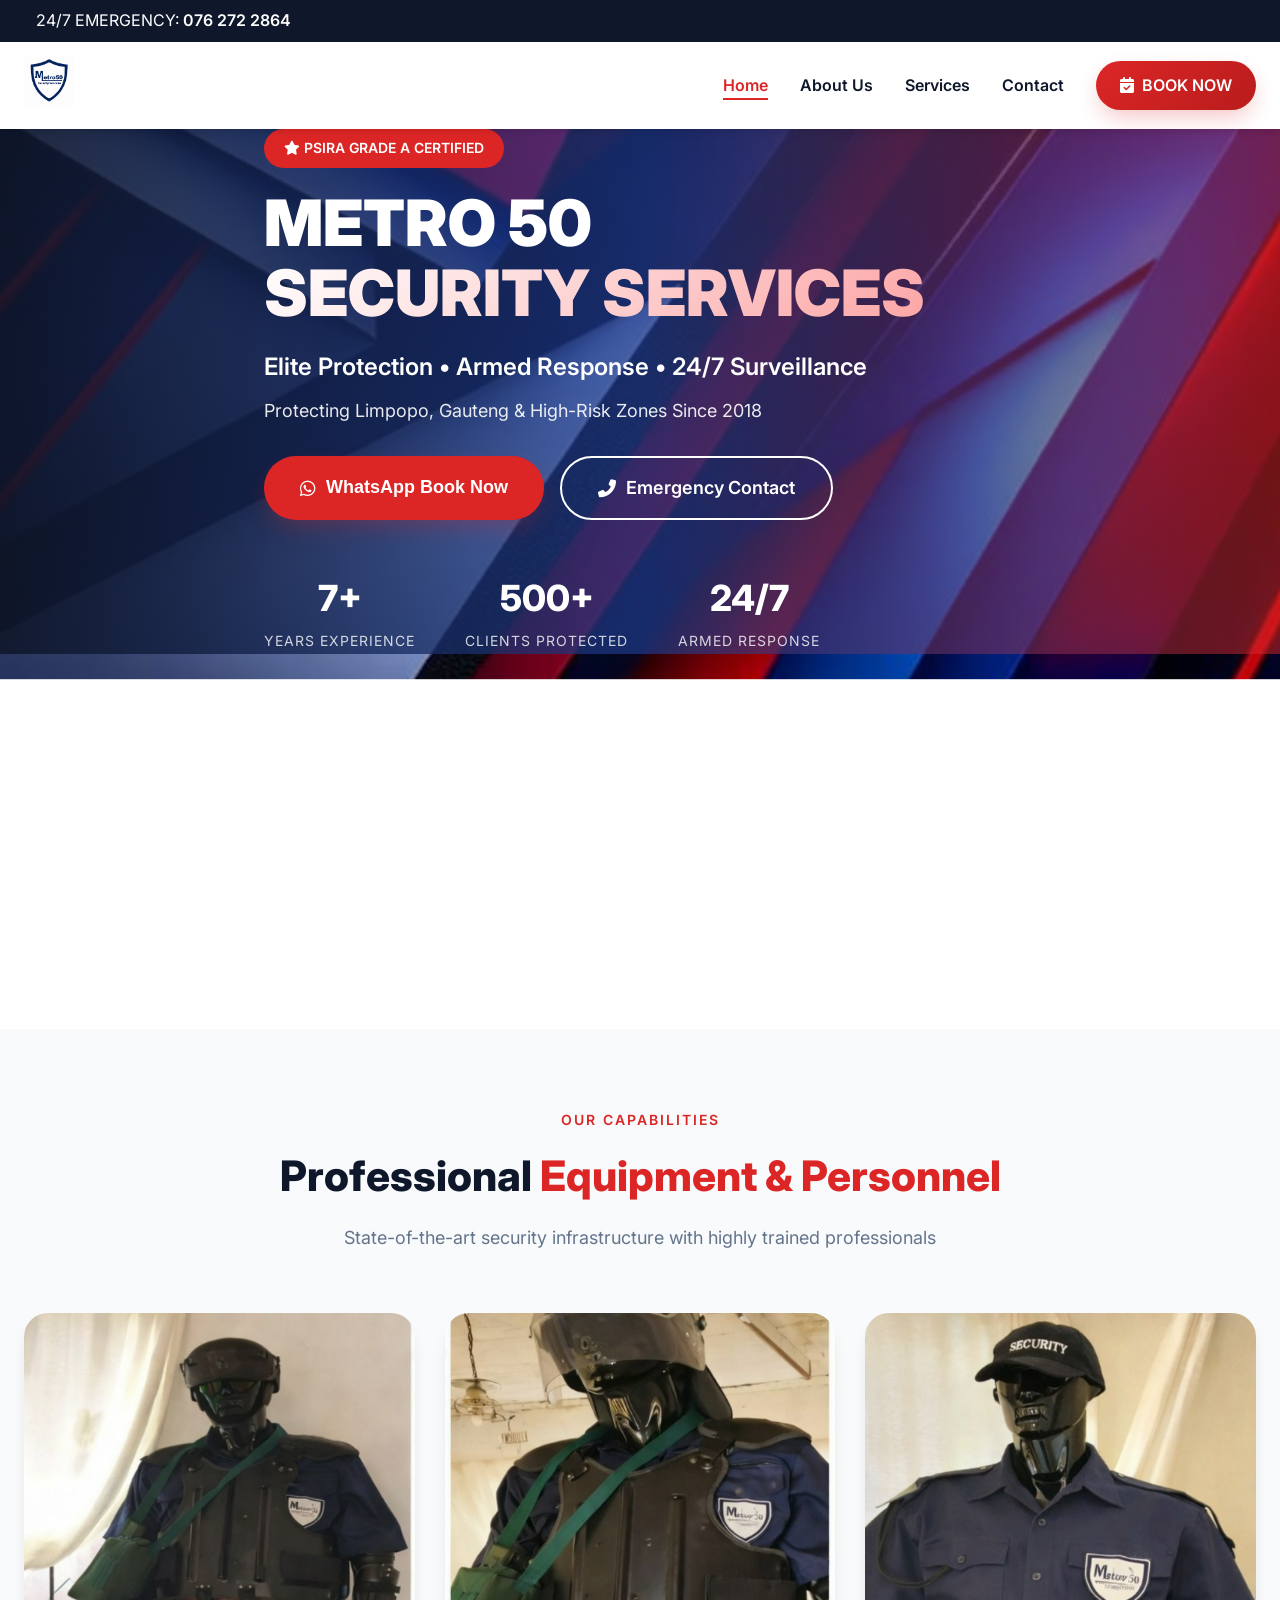
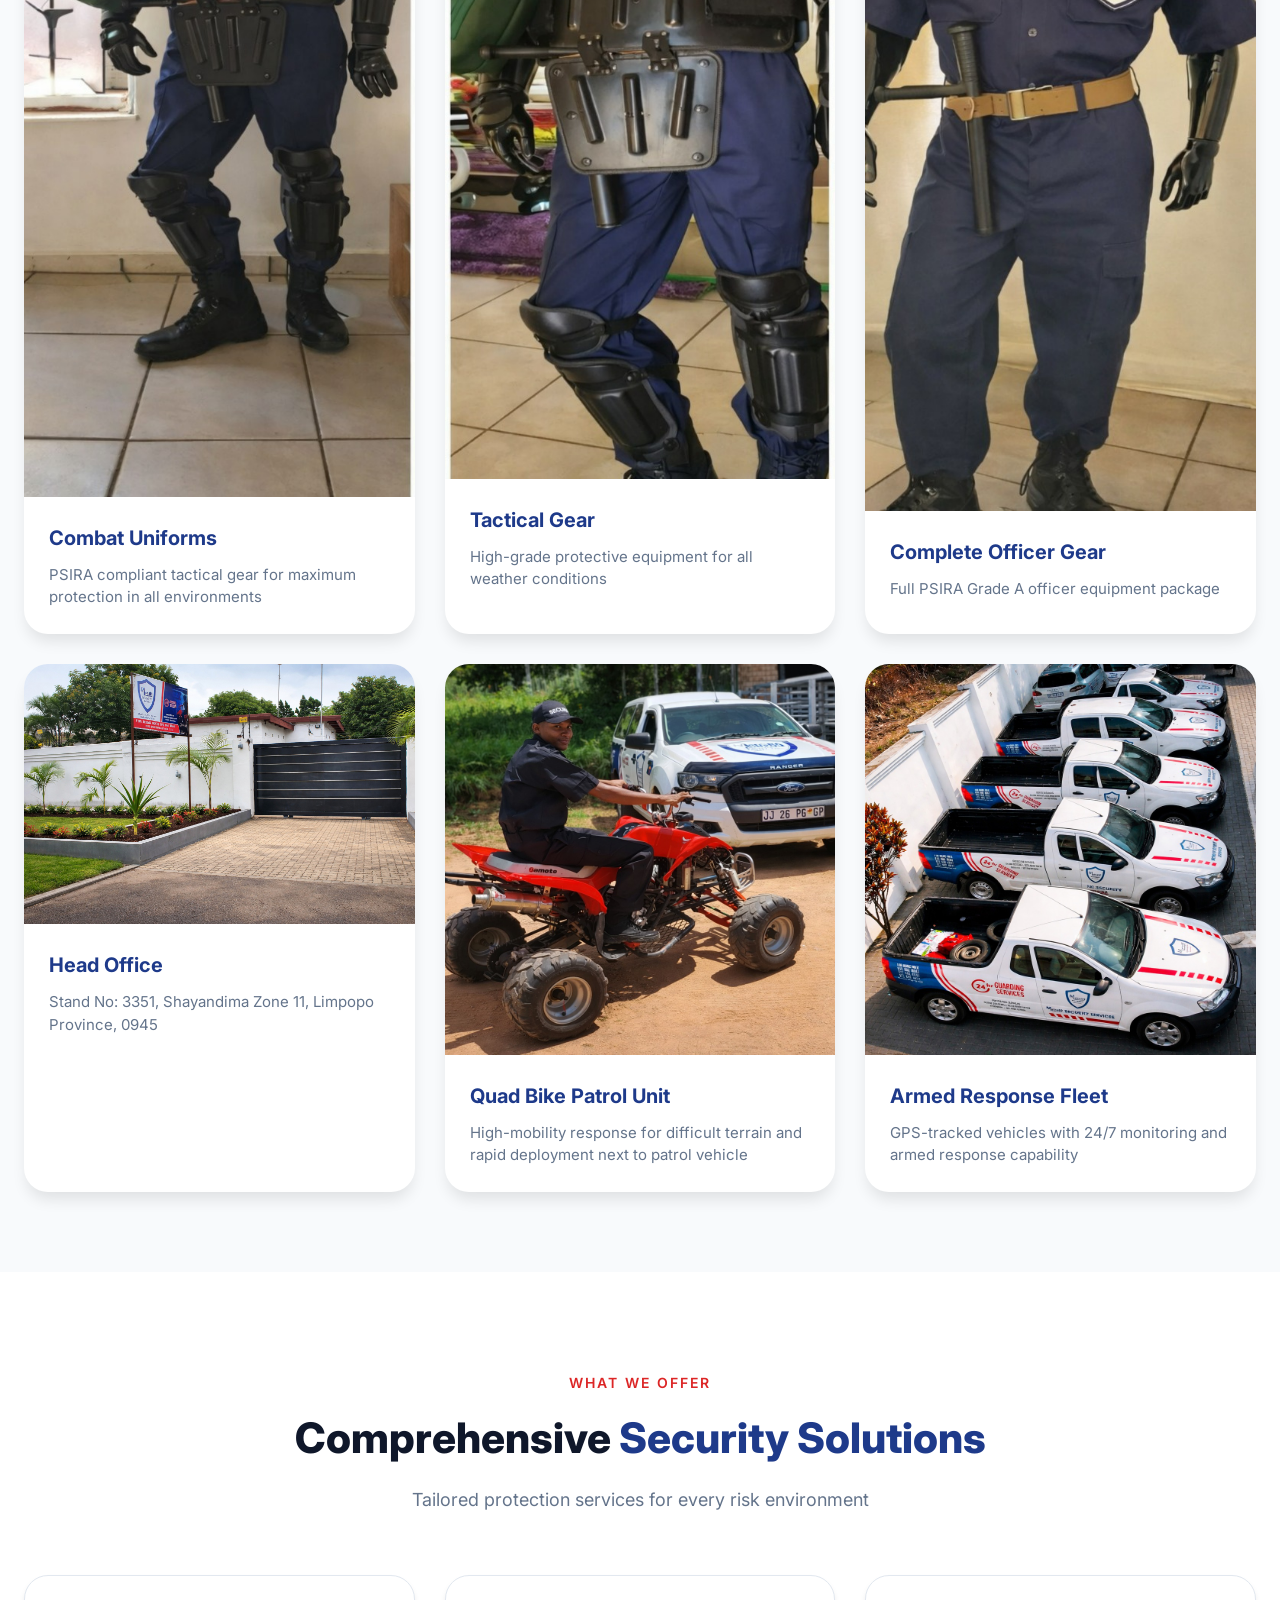
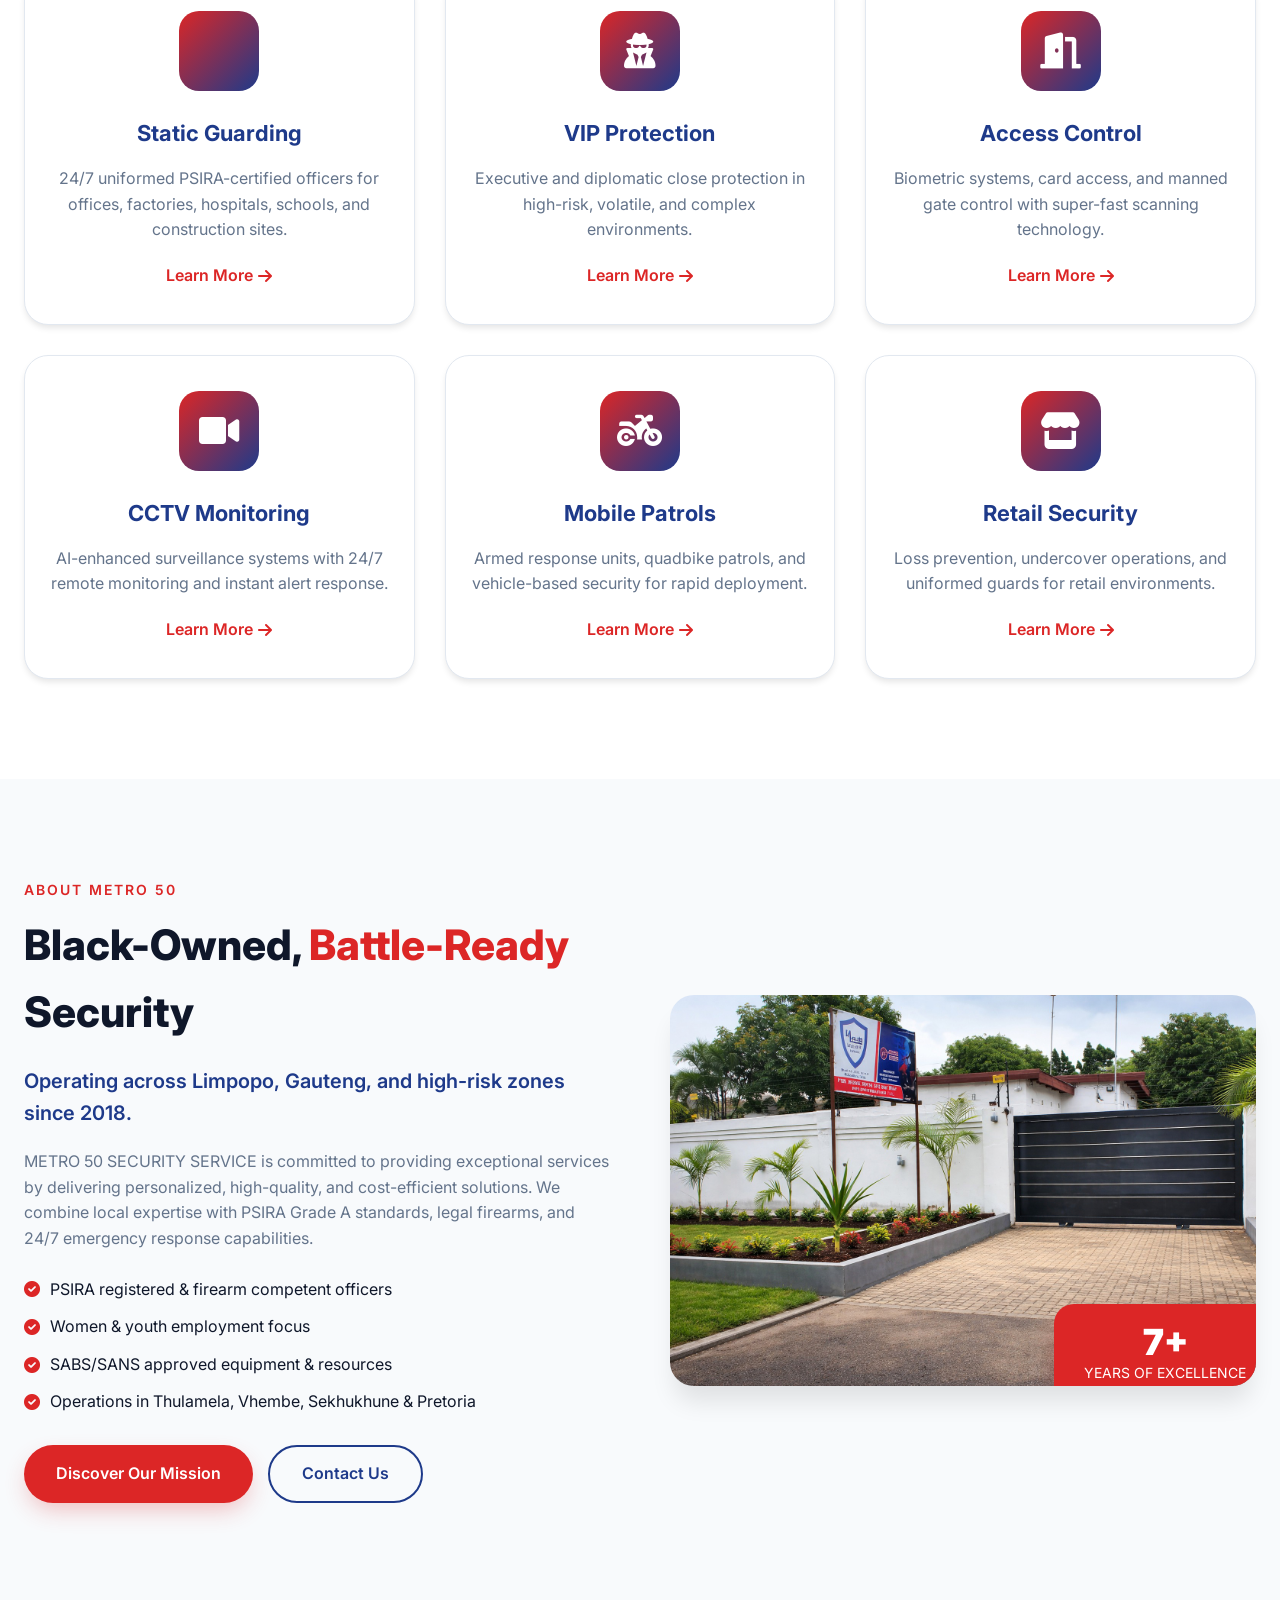
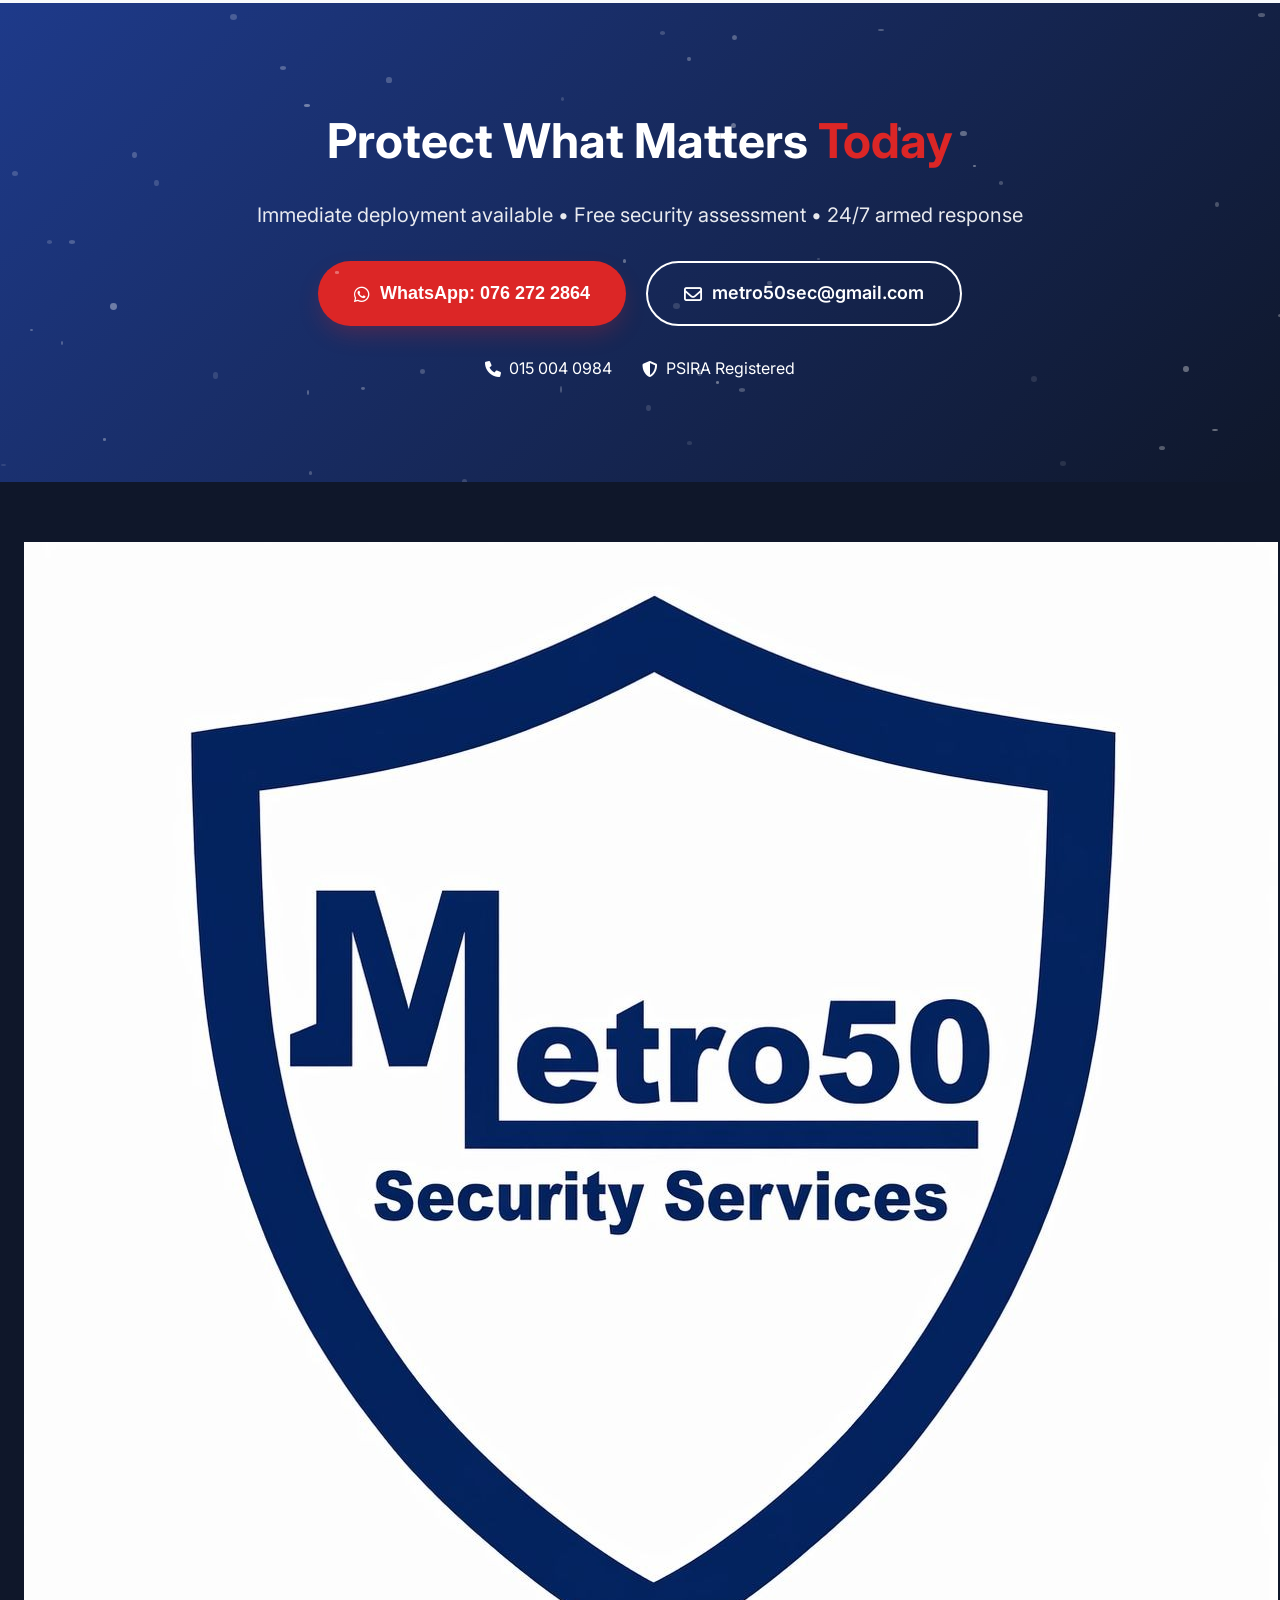
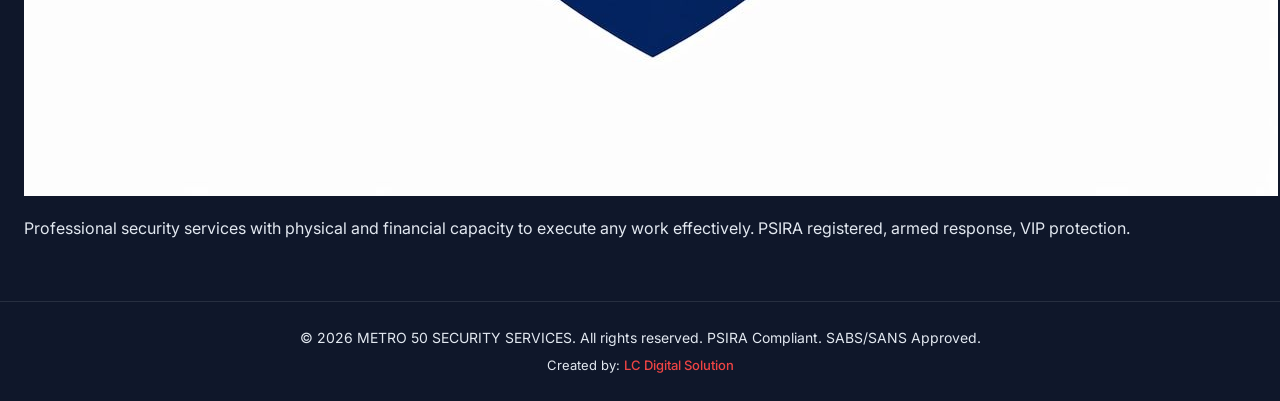
==== index.html @ d0025142 "Add files via upload" ====
<!DOCTYPE html>
<html lang="en">
<head>
    <meta charset="UTF-8">
    <meta name="viewport" content="width=device-width, initial-scale=1.0, maximum-scale=1.0, user-scalable=yes">
    <meta name="description" content="METRO 50 SECURITY SERVICES - Premium protection, VIP security, armed response, and comprehensive security solutions across South Africa.">
    <title>METRO 50 SECURITY | Elite Protection Services</title>
    
    <!-- Fonts & Icons -->
    <link rel="preconnect" href="https://fonts.googleapis.com">
    <link rel="preconnect" href="https://fonts.gstatic.com" crossorigin>
    <link href="https://fonts.googleapis.com/css2?family=Inter:wght@300;400;500;600;700;800;900&display=swap" rel="stylesheet">
    <link rel="stylesheet" href="https://cdnjs.cloudflare.com/ajax/libs/font-awesome/6.0.0-beta3/css/all.min.css">
    <link rel="stylesheet" href="https://cdnjs.cloudflare.com/ajax/libs/aos/2.3.4/aos.css">
    
    <!-- Custom CSS -->
    <link rel="stylesheet" href="css/style.css">
</head>
<body>

<!-- ==================== PRELOADER / LOADING SCREEN ==================== -->
<div class="preloader" id="preloader">
    <div class="preloader-content">
        <div class="shield-loader">
            <div class="shield-icon">
                <i class="fas fa-shield-alt"></i>
            </div>
            <div class="shield-pulse"></div>
        </div>
        <div class="logo-loader">
            <img src="assets/images/logo.png" alt="METRO 50" class="loader-logo-img" onerror="this.style.display='none'; this.nextElementSibling.style.display='block';">
            <div class="loader-logo-text" style="display: none;">METRO 50</div>
        </div>
        <div class="progress-bar-container">
            <div class="progress-bar" id="progressBar"></div>
        </div>
        <div class="loading-status">
            <span class="status-text">SECURING CONNECTION</span>
            <span class="percentage" id="loadPercent">0%</span>
        </div>
        <div class="security-badge">
            <span>PSIRA REGISTERED</span>
            <span class="dot">•</span>
            <span>ARMED RESPONSE</span>
            <span class="dot">•</span>
            <span>24/7 PROTECTION</span>
        </div>
    </div>
</div>

<!-- ==================== HEADER NAVIGATION ==================== -->
<header class="header" id="header">
    <div class="header-top">
        <div class="container">
            <div class="header-top-content">
                <div class="emergency-contact">
                    <i class="fas fa-shield-hal"></i>
                    <span>24/7 EMERGENCY: <a href="tel:0762722864">076 272 2864</a></span>
                </div>
            </div>
        </div>
    </div>
    <div class="header-main">
        <div class="container">
            <nav class="navbar">
                <div class="logo-wrapper">
                    <a href="index.html" class="logo-link">
                        <img src="assets/images/logo.png" alt="METRO 50 Security" class="logo-img" onerror="this.style.display='none'; this.nextElementSibling.style.display='flex';">
                        <div class="logo-text-fallback" style="display: none;">
                            <span class="logo-text-primary">METRO 50</span>
                            <span class="logo-text-secondary">SECURITY SERVICES</span>
                        </div>
                    </a>
                </div>
                
                <ul class="nav-menu" id="navMenu">
                    <li class="nav-item"><a href="index.html" class="nav-link active">Home</a></li>
                    <li class="nav-item"><a href="about.html" class="nav-link">About Us</a></li>
                    <li class="nav-item"><a href="services.html" class="nav-link">Services</a></li>
                    <li class="nav-item"><a href="contact.html" class="nav-link">Contact</a></li>
                    <li class="nav-item nav-item-btn">
                        <a href="#" class="btn-book-header" id="bookNowHeader">
                            <i class="fas fa-calendar-check"></i> BOOK NOW
                        </a>
                    </li>
                </ul>
                
                <div class="hamburger" id="hamburger">
                    <span class="bar"></span>
                    <span class="bar"></span>
                    <span class="bar"></span>
                </div>
            </nav>
        </div>
    </div>
</header>

<!-- ==================== HERO SECTION ==================== -->
<section class="hero-section" id="home">
    <div class="hero-slider">
        <div class="hero-slide active">
            <div class="hero-image">
                <img src="assets/images/hero-bg.jpg" alt="Security Services" onerror="this.parentElement.style.background='linear-gradient(135deg, #0a1f3a 0%, #1a2b7c 50%, #8b1e1e 100%)'">
            </div>
            <div class="hero-overlay"></div>
            <div class="hero-content container">
                <div class="hero-badge" data-aos="fade-down" data-aos-duration="1000">
                    <i class="fas fa-star"></i> PSIRA GRADE A CERTIFIED
                </div>
                <h1 class="hero-title" data-aos="fade-up" data-aos-duration="1000" data-aos-delay="200">
                    METRO 50 <br>
                    <span class="gradient-text">SECURITY SERVICES</span>
                </h1>
                <p class="hero-description" data-aos="fade-up" data-aos-duration="1000" data-aos-delay="400">
                    Elite Protection • Armed Response • 24/7 Surveillance
                </p>
                <p class="hero-subtitle" data-aos="fade-up" data-aos-duration="1000" data-aos-delay="500">
                    Protecting Limpopo, Gauteng & High-Risk Zones Since 2018
                </p>
                <div class="hero-buttons" data-aos="fade-up" data-aos-duration="1000" data-aos-delay="600">
                    <button class="btn btn-primary btn-large" id="heroBookNow">
                        <i class="fab fa-whatsapp"></i> WhatsApp Book Now
                    </button>
                    <a href="contact.html" class="btn btn-outline-light btn-large">
                        <i class="fas fa-phone-alt"></i> Emergency Contact
                    </a>
                </div>
                <div class="hero-stats" data-aos="fade-up" data-aos-duration="1000" data-aos-delay="800">
                    <div class="stat-item">
                        <span class="stat-number">7+</span>
                        <span class="stat-label">Years Experience</span>
                    </div>
                    <div class="stat-item">
                        <span class="stat-number">500+</span>
                        <span class="stat-label">Clients Protected</span>
                    </div>
                    <div class="stat-item">
                        <span class="stat-number">24/7</span>
                        <span class="stat-label">Armed Response</span>
                    </div>
                </div>
            </div>
        </div>
    </div>
    <div class="hero-scroll">
        <a href="#showcase" class="scroll-down">
            <span>Scroll Down</span>
            <i class="fas fa-chevron-down"></i>
        </a>
    </div>
</section>

<!-- ==================== IMAGE SHOWCASE SECTION - FULL IMAGES VISIBLE ==================== -->
<section class="showcase-section" id="showcase">
    <div class="container">
        <div class="section-header" data-aos="fade-up">
            <span class="section-subtitle">OUR CAPABILITIES</span>
            <h2 class="section-title">Professional <span class="text-red">Equipment & Personnel</span></h2>
            <p class="section-description">State-of-the-art security infrastructure with highly trained professionals</p>
        </div>
        
        <div class="showcase-grid-full">
            <!-- Security Uniform 1 -->
            <div class="showcase-card-full" data-aos="fade-up" data-aos-delay="100">
                <div class="card-image-full" onclick="openLightbox(this)">
                    <img src="assets/images/uniform1.jpg" alt="Combat Security Uniform" onerror="this.src='https://via.placeholder.com/800x600/1a2b7c/ffffff?text=COMBAT+UNIFORM'">
                    <div class="image-overlay">
                        <i class="fas fa-search-plus"></i>
                        <span>Click to View</span>
                    </div>
                </div>
                <div class="card-content-full">
                    <h3>Combat Uniforms</h3>
                    <p>PSIRA compliant tactical gear for maximum protection in all environments</p>
                </div>
            </div>
            
            <!-- Security Uniform 2 -->
            <div class="showcase-card-full" data-aos="fade-up" data-aos-delay="200">
                <div class="card-image-full" onclick="openLightbox(this)">
                    <img src="assets/images/uniform2.jpg" alt="Tactical Security Wear" onerror="this.src='https://via.placeholder.com/800x600/8b1e1e/ffffff?text=TACTICAL+WEAR'">
                    <div class="image-overlay">
                        <i class="fas fa-search-plus"></i>
                        <span>Click to View</span>
                    </div>
                </div>
                <div class="card-content-full">
                    <h3>Tactical Gear</h3>
                    <p>High-grade protective equipment for all weather conditions</p>
                </div>
            </div>
            
            <!-- Security Uniform 3 -->
            <div class="showcase-card-full" data-aos="fade-up" data-aos-delay="300">
                <div class="card-image-full" onclick="openLightbox(this)">
                    <img src="assets/images/uniform3.jpg" alt="Security Officer Uniform" onerror="this.src='https://via.placeholder.com/800x600/0a2a5e/ffffff?text=FULL+GEAR+UNIFORM'">
                    <div class="image-overlay">
                        <i class="fas fa-search-plus"></i>
                        <span>Click to View</span>
                    </div>
                </div>
                <div class="card-content-full">
                    <h3>Complete Officer Gear</h3>
                    <p>Full PSIRA Grade A officer equipment package</p>
                </div>
            </div>
            
            <!-- Head Office -->
            <div class="showcase-card-full" data-aos="fade-up" data-aos-delay="400">
                <div class="card-image-full" onclick="openLightbox(this)">
                    <img src="assets/images/head-office.jpg" alt="Metro 50 Head Office" onerror="this.src='https://via.placeholder.com/800x600/1a3f5c/ffffff?text=HEAD+OFFICE'">
                    <div class="image-overlay">
                        <i class="fas fa-search-plus"></i>
                        <span>Click to View</span>
                    </div>
                </div>
                <div class="card-content-full">
                    <h3>Head Office</h3>
                    <p>Stand No: 3351, Shayandima Zone 11, Limpopo Province, 0945</p>
                </div>
            </div>
            
            <!-- Quadbike Guard -->
            <div class="showcase-card-full" data-aos="fade-up" data-aos-delay="500">
                <div class="card-image-full" onclick="openLightbox(this)">
                    <img src="assets/images/quadbike-guard.jpg" alt="Guard on Quadbike" onerror="this.src='https://via.placeholder.com/800x600/9e2a2a/ffffff?text=QUAD+BIKE+PATROL'">
                    <div class="image-overlay">
                        <i class="fas fa-search-plus"></i>
                        <span>Click to View</span>
                    </div>
                </div>
                <div class="card-content-full">
                    <h3>Quad Bike Patrol Unit</h3>
                    <p>High-mobility response for difficult terrain and rapid deployment next to patrol vehicle</p>
                </div>
            </div>
            
            <!-- Fleet Cars -->
            <div class="showcase-card-full" data-aos="fade-up" data-aos-delay="600">
                <div class="card-image-full" onclick="openLightbox(this)">
                    <img src="assets/images/fleet-cars.jpg" alt="Company Fleet Vehicles" onerror="this.src='https://via.placeholder.com/800x600/1e3a5f/ffffff?text=FLEET+VEHICLES'">
                    <div class="image-overlay">
                        <i class="fas fa-search-plus"></i>
                        <span>Click to View</span>
                    </div>
                </div>
                <div class="card-content-full">
                    <h3>Armed Response Fleet</h3>
                    <p>GPS-tracked vehicles with 24/7 monitoring and armed response capability</p>
                </div>
            </div>
        </div>
    </div>
</section>

<!-- ==================== LIGHTBOX FOR IMAGE VIEWING ==================== -->
<div class="lightbox" id="lightbox">
    <span class="lightbox-close" onclick="closeLightbox()">&times;</span>
    <span class="lightbox-prev" onclick="changeImage(-1)">&#10094;</span>
    <span class="lightbox-next" onclick="changeImage(1)">&#10095;</span>
    <div class="lightbox-content">
        <img id="lightboxImg" src="" alt="">
        <div class="lightbox-caption" id="lightboxCaption"></div>
    </div>
</div>

<!-- ==================== SERVICES OVERVIEW ==================== -->
<section class="services-overview-section">
    <div class="container">
        <div class="section-header" data-aos="fade-up">
            <span class="section-subtitle">WHAT WE OFFER</span>
            <h2 class="section-title">Comprehensive <span class="text-blue">Security Solutions</span></h2>
            <p class="section-description">Tailored protection services for every risk environment</p>
        </div>
        
        <div class="services-grid">
            <div class="service-card-modern" data-aos="fade-up" data-aos-delay="100">
                <div class="service-icon-wrapper">
                    <i class="fas fa-building-shield"></i>
                </div>
                <h3>Static Guarding</h3>
                <p>24/7 uniformed PSIRA-certified officers for offices, factories, hospitals, schools, and construction sites.</p>
                <a href="services.html" class="service-link">Learn More <i class="fas fa-arrow-right"></i></a>
            </div>
            
            <div class="service-card-modern" data-aos="fade-up" data-aos-delay="150">
                <div class="service-icon-wrapper">
                    <i class="fas fa-user-secret"></i>
                </div>
                <h3>VIP Protection</h3>
                <p>Executive and diplomatic close protection in high-risk, volatile, and complex environments.</p>
                <a href="services.html" class="service-link">Learn More <i class="fas fa-arrow-right"></i></a>
            </div>
            
            <div class="service-card-modern" data-aos="fade-up" data-aos-delay="200">
                <div class="service-icon-wrapper">
                    <i class="fas fa-door-open"></i>
                </div>
                <h3>Access Control</h3>
                <p>Biometric systems, card access, and manned gate control with super-fast scanning technology.</p>
                <a href="services.html" class="service-link">Learn More <i class="fas fa-arrow-right"></i></a>
            </div>
            
            <div class="service-card-modern" data-aos="fade-up" data-aos-delay="250">
                <div class="service-icon-wrapper">
                    <i class="fas fa-video"></i>
                </div>
                <h3>CCTV Monitoring</h3>
                <p>AI-enhanced surveillance systems with 24/7 remote monitoring and instant alert response.</p>
                <a href="services.html" class="service-link">Learn More <i class="fas fa-arrow-right"></i></a>
            </div>
            
            <div class="service-card-modern" data-aos="fade-up" data-aos-delay="300">
                <div class="service-icon-wrapper">
                    <i class="fas fa-motorcycle"></i>
                </div>
                <h3>Mobile Patrols</h3>
                <p>Armed response units, quadbike patrols, and vehicle-based security for rapid deployment.</p>
                <a href="services.html" class="service-link">Learn More <i class="fas fa-arrow-right"></i></a>
            </div>
            
            <div class="service-card-modern" data-aos="fade-up" data-aos-delay="350">
                <div class="service-icon-wrapper">
                    <i class="fas fa-store"></i>
                </div>
                <h3>Retail Security</h3>
                <p>Loss prevention, undercover operations, and uniformed guards for retail environments.</p>
                <a href="services.html" class="service-link">Learn More <i class="fas fa-arrow-right"></i></a>
            </div>
        </div>
    </div>
</section>

<!-- ==================== ABOUT PREVIEW SECTION ==================== -->
<section class="about-preview-section">
    <div class="container">
        <div class="about-preview-grid">
            <div class="about-preview-content" data-aos="fade-right">
                <span class="section-subtitle">ABOUT METRO 50</span>
                <h2 class="section-title">Black-Owned, <span class="text-red">Battle-Ready</span> Security</h2>
                <p class="about-highlight">Operating across Limpopo, Gauteng, and high-risk zones since 2018.</p>
                <p class="about-description">METRO 50 SECURITY SERVICE is committed to providing exceptional services by delivering personalized, high-quality, and cost-efficient solutions. We combine local expertise with PSIRA Grade A standards, legal firearms, and 24/7 emergency response capabilities.</p>
                
                <ul class="about-features">
                    <li><i class="fas fa-check-circle"></i> PSIRA registered & firearm competent officers</li>
                    <li><i class="fas fa-check-circle"></i> Women & youth employment focus</li>
                    <li><i class="fas fa-check-circle"></i> SABS/SANS approved equipment & resources</li>
                    <li><i class="fas fa-check-circle"></i> Operations in Thulamela, Vhembe, Sekhukhune & Pretoria</li>
                </ul>
                
                <div class="about-buttons">
                    <a href="about.html" class="btn btn-primary">Discover Our Mission</a>
                    <a href="contact.html" class="btn btn-outline">Contact Us</a>
                </div>
            </div>
            
            <div class="about-preview-image" data-aos="fade-left">
                <div class="image-wrapper">
                    <img src="assets/images/head-office.jpg" alt="Metro 50 Headquarters" onerror="this.src='https://via.placeholder.com/600x500/1a2b7c/ffffff?text=METRO+50+HQ'">
                    <div class="experience-badge">
                        <span class="years">7+</span>
                        <span class="text">Years of Excellence</span>
                    </div>
                </div>
                <div class="image-pattern"></div>
            </div>
        </div>
    </div>
</section>

<!-- ==================== CTA SECTION ==================== -->
<section class="cta-section">
    <div class="cta-particles" id="particles"></div>
    <div class="container">
        <div class="cta-content" data-aos="zoom-in">
            <h2>Protect What Matters <span class="text-red">Today</span></h2>
            <p>Immediate deployment available • Free security assessment • 24/7 armed response</p>
            <div class="cta-buttons-group">
                <button class="btn btn-primary btn-large" id="ctaWhatsApp">
                    <i class="fab fa-whatsapp"></i> WhatsApp: 076 272 2864
                </button>
                <a href="mailto:metro50sec@gmail.com" class="btn btn-email btn-large">
                    <i class="far fa-envelope"></i> metro50sec@gmail.com
                </a>
            </div>
            <div class="cta-contact-info">
                <span><i class="fas fa-phone"></i> 015 004 0984</span>
                <span><i class="fas fa-shield"></i> PSIRA Registered</span>
            </div>
        </div>
    </div>
</section>

<!-- ==================== FOOTER ==================== -->
<footer class="footer">
    <div class="footer-top">
        <div class="container">
            <div class="footer-grid">
                <div class="footer-col footer-about">
                    <div class="footer-logo">
                        <img src="assets/images/logo.png" alt="Metro 50" onerror="this.style.display='none'">
                        <span>METRO 50 SECURITY</span>
                    </div>
                    <p>Professional security services with physical and financial capacity to execute any work effectively. PSIRA registered, armed response, VIP protection.</p>
                </div>
                
                <div class="footer-col">
                    <h4>Quick Links</h4>
                    <ul>
                        <li><a href="index.html"><i class="fas fa-chevron-right"></i> Home</a></li>
                        <li><a href="about.html"><i class="fas fa-chevron-right"></i> About Us</a></li>
                        <li><a href="services.html"><i class="fas fa-chevron-right"></i> Services</a></li>
                        <li><a href="contact.html"><i class="fas fa-chevron-right"></i> Contact</a></li>
                    </ul>
                </div>
                
                <div class="footer-col">
                    <h4>Our Services</h4>
                    <ul>
                        <li><a href="services.html">Static Guarding</a></li>
                        <li><a href="services.html">VIP Protection</a></li>
                        <li><a href="services.html">Access Control</a></li>
                        <li><a href="services.html">CCTV Monitoring</a></li>
                        <li><a href="services.html">Mobile Patrols</a></li>
                    </ul>
                </div>
                
                <div class="footer-col">
                    <h4>Head Office</h4>
                    <ul class="contact-info">
                        <li><i class="fas fa-map-marker-alt"></i> Stand No: 3351, Shayandima Zone 11, Limpopo Province, 0945</li>
                        <li><i class="fas fa-phone"></i> 015 004 0984</li>
                        <li><i class="fas fa-mobile-alt"></i> 076 272 2864 / 082 470 9606</li>
                        <li><i class="fas fa-envelope"></i> metro50sec@gmail.com</li>
                    </ul>
                </div>
            </div>
        </div>
    </div>
    <div class="footer-bottom">
        <div class="container">
            <p>&copy; 2025 METRO 50 SECURITY SERVICES. All rights reserved. PSIRA Compliant. SABS/SANS Approved.</p>
            <p class="created-by">Created by: <a href="https://www.lcdigitalsolution.co.za/" target="_blank">LC Digital Solution</a></p>
        </div>
    </div>
</footer>

<!-- ==================== BOOK NOW MODAL ==================== -->
<div class="modal" id="bookModal">
    <div class="modal-overlay"></div>
    <div class="modal-container">
        <div class="modal-header">
            <h3><i class="fas fa-shield-hal"></i> Request Security Service</h3>
            <button class="modal-close" id="modalClose">&times;</button>
        </div>
        <div class="modal-body">
            <p class="modal-intro">Choose your preferred contact method for immediate assistance:</p>
            <div class="modal-options">
                <a href="https://wa.me/27672722864" target="_blank" class="modal-option whatsapp-option">
                    <div class="option-icon">
                        <i class="fab fa-whatsapp"></i>
                    </div>
                    <div class="option-content">
                        <h4>WhatsApp Chat</h4>
                        <p>Instant messaging with our operations team</p>
                        <span>076 272 2864</span>
                    </div>
                </a>
                <a href="mailto:metro50sec@gmail.com" class="modal-option email-option">
                    <div class="option-icon">
                        <i class="far fa-envelope"></i>
                    </div>
                    <div class="option-content">
                        <h4>Email Inquiry</h4>
                        <p>Send us a detailed request</p>
                        <span>metro50sec@gmail.com</span>
                    </div>
                </a>
                <a href="mailto:mbedziernestmagoda@gmail.com" class="modal-option email-option">
                    <div class="option-icon">
                        <i class="far fa-envelope"></i>
                    </div>
                    <div class="option-content">
                        <h4>Director Email</h4>
                        <p>Direct line to management</p>
                        <span>mbedziernestmagoda@gmail.com</span>
                    </div>
                </a>
                <a href="mailto:patriciabono87@gmail.com" class="modal-option email-option">
                    <div class="option-icon">
                        <i class="far fa-envelope"></i>
                    </div>
                    <div class="option-content">
                        <h4>Operations Email</h4>
                        <p>Operations department</p>
                        <span>patriciabono87@gmail.com</span>
                    </div>
                </a>
            </div>
            <div class="modal-footer-note">
                <i class="fas fa-clock"></i> We respond within minutes, 24/7
            </div>
        </div>
    </div>
</div>

<!-- Scripts -->
<script src="https://cdnjs.cloudflare.com/ajax/libs/aos/2.3.4/aos.js"></script>
<script src="js/main.js"></script>
</body>
</html>
---- css/style.css ----
/* ============================================
   METRO 50 SECURITY - PREMIUM STYLESHEET
   Theme: Red & Blue | Modern | Animated | Full Images Visible
   ============================================ */

:root {
    --primary-red: #dc2626;
    --primary-red-dark: #b91c1c;
    --primary-red-light: #ef4444;
    --primary-blue: #1e3a8a;
    --primary-blue-dark: #1e40af;
    --primary-blue-light: #3b82f6;
    --accent-blue: #2563eb;
    --dark-bg: #0f172a;
    --dark-secondary: #1e293b;
    --light-bg: #f8fafc;
    --gray-100: #f1f5f9;
    --gray-200: #e2e8f0;
    --gray-600: #475569;
    --gray-800: #1e293b;
    --text-dark: #0f172a;
    --text-light: #f8fafc;
    --text-muted: #64748b;
    --shadow-sm: 0 1px 2px 0 rgb(0 0 0 / 0.05);
    --shadow-md: 0 4px 6px -1px rgb(0 0 0 / 0.1);
    --shadow-lg: 0 10px 15px -3px rgb(0 0 0 / 0.1);
    --shadow-xl: 0 20px 25px -5px rgb(0 0 0 / 0.1);
    --shadow-red: 0 10px 25px -5px rgba(220, 38, 38, 0.3);
    --shadow-blue: 0 10px 25px -5px rgba(30, 58, 138, 0.3);
    --border-radius: 16px;
    --border-radius-lg: 24px;
    --transition: all 0.3s cubic-bezier(0.4, 0, 0.2, 1);
}

* { margin: 0; padding: 0; box-sizing: border-box; }

html { scroll-behavior: smooth; }

body {
    font-family: 'Inter', sans-serif;
    color: var(--text-dark);
    line-height: 1.6;
    overflow-x: hidden;
    background: #ffffff;
}

.container {
    max-width: 1280px;
    margin: 0 auto;
    padding: 0 24px;
}

/* ===== PRELOADER ===== */
.preloader {
    position: fixed;
    top: 0; left: 0; width: 100%; height: 100%;
    background: linear-gradient(135deg, var(--dark-bg) 0%, var(--primary-blue) 50%, var(--primary-red-dark) 100%);
    z-index: 10000;
    display: flex;
    align-items: center;
    justify-content: center;
    transition: opacity 0.8s ease, visibility 0.8s;
}

.preloader-content { text-align: center; max-width: 400px; padding: 20px; }

.shield-loader { position: relative; width: 100px; height: 100px; margin: 0 auto 30px; }
.shield-icon { font-size: 60px; color: white; animation: shieldPulse 2s ease-in-out infinite; }
.shield-pulse {
    position: absolute; top: 50%; left: 50%; transform: translate(-50%, -50%);
    width: 100px; height: 100px; border-radius: 50%;
    border: 2px solid rgba(255,255,255,0.3);
    animation: pulseRing 2s ease-out infinite;
}

@keyframes shieldPulse {
    0%, 100% { transform: scale(1); opacity: 1; }
    50% { transform: scale(1.1); opacity: 0.8; }
}
@keyframes pulseRing {
    0% { width: 100px; height: 100px; opacity: 1; }
    100% { width: 200px; height: 200px; opacity: 0; }
}

.loader-logo-img { max-width: 200px; margin-bottom: 30px; filter: drop-shadow(0 0 20px rgba(255,255,255,0.3)); }
.progress-bar-container { width: 250px; height: 4px; background: rgba(255,255,255,0.2); border-radius: 10px; margin: 20px auto; overflow: hidden; }
.progress-bar { width: 0%; height: 100%; background: white; border-radius: 10px; transition: width 0.1s; }
.loading-status { display: flex; justify-content: space-between; color: white; font-size: 12px; letter-spacing: 2px; margin-bottom: 20px; }
.security-badge { color: rgba(255,255,255,0.7); font-size: 11px; letter-spacing: 1px; }
.security-badge .dot { margin: 0 8px; }

/* ===== HEADER ===== */
.header { position: sticky; top: 0; z-index: 999; background: white; box-shadow: var(--shadow-md); }
.header-top { background: var(--dark-bg); padding: 8px 0; }
.header-top-content { display: flex; justify-content: space-between; align-items: center; color: white; }
.emergency-contact i { color: var(--primary-red); margin-right: 8px; }
.emergency-contact a { color: white; text-decoration: none; font-weight: 600; }

.header-main { padding: 15px 0; background: white; }
.navbar { display: flex; align-items: center; justify-content: space-between; }
.logo-img { height: 50px; }
.logo-text-fallback { display: flex; flex-direction: column; }
.logo-text-primary { font-size: 24px; font-weight: 800; color: var(--primary-blue); }
.logo-text-secondary { font-size: 12px; color: var(--primary-red); letter-spacing: 2px; }

.nav-menu { display: flex; list-style: none; gap: 32px; align-items: center; }
.nav-link { text-decoration: none; color: var(--text-dark); font-weight: 600; transition: var(--transition); position: relative; }
.nav-link:hover, .nav-link.active { color: var(--primary-red); }
.nav-link.active::after { content: ''; position: absolute; bottom: -5px; left: 0; width: 100%; height: 2px; background: var(--primary-red); }

.btn-book-header {
    background: linear-gradient(135deg, var(--primary-red) 0%, var(--primary-red-dark) 100%);
    color: white; padding: 12px 24px; border-radius: 50px;
    text-decoration: none; font-weight: 600; display: inline-flex; align-items: center; gap: 8px;
    box-shadow: var(--shadow-red); transition: var(--transition);
}
.btn-book-header:hover { transform: translateY(-3px); box-shadow: 0 15px 30px rgba(220,38,38,0.4); }

.hamburger { display: none; cursor: pointer; }
.bar { display: block; width: 25px; height: 3px; margin: 5px auto; background: var(--primary-blue); transition: var(--transition); }

/* ===== HERO SECTION ===== */
.hero-section { position: relative; height: 100vh; min-height: 700px; overflow: hidden; }
.hero-slide { position: relative; height: 100%; }
.hero-image { position: absolute; inset: 0; }
.hero-image img { width: 100%; height: 100%; object-fit: cover; }
.hero-overlay { position: absolute; inset: 0; background: linear-gradient(90deg, rgba(15,23,42,0.9) 0%, rgba(30,58,138,0.7) 50%, rgba(220,38,38,0.5) 100%); }
.hero-content { position: relative; z-index: 5; height: 100%; display: flex; flex-direction: column; justify-content: center; color: white; max-width: 800px; }
.hero-badge { display: inline-block; background: var(--primary-red); padding: 8px 20px; border-radius: 50px; font-size: 14px; font-weight: 600; margin-bottom: 20px; width: fit-content; }
.hero-title { font-size: 64px; font-weight: 900; line-height: 1.1; margin-bottom: 20px; }
.gradient-text { background: linear-gradient(135deg, #ffffff 0%, #fca5a5 100%); -webkit-background-clip: text; -webkit-text-fill-color: transparent; background-clip: text; }
.hero-description { font-size: 24px; font-weight: 600; margin-bottom: 10px; }
.hero-subtitle { font-size: 18px; opacity: 0.9; margin-bottom: 30px; }
.hero-buttons { display: flex; gap: 16px; margin-bottom: 50px; }
.btn { padding: 14px 32px; border-radius: 50px; font-weight: 600; text-decoration: none; display: inline-flex; align-items: center; gap: 10px; transition: var(--transition); border: none; cursor: pointer; font-size: 16px; }
.btn-primary { background: var(--primary-red); color: white; box-shadow: var(--shadow-red); }
.btn-primary:hover { background: var(--primary-red-dark); transform: translateY(-3px); }
.btn-outline-light { background: transparent; border: 2px solid white; color: white; }
.btn-outline-light:hover { background: white; color: var(--primary-blue); }
.btn-large { padding: 16px 36px; font-size: 18px; }

.hero-stats { display: flex; gap: 50px; }
.stat-item { text-align: center; }
.stat-number { font-size: 36px; font-weight: 800; display: block; color: white; }
.stat-label { font-size: 14px; opacity: 0.8; text-transform: uppercase; letter-spacing: 1px; }

.hero-scroll { position: absolute; bottom: 30px; left: 50%; transform: translateX(-50%); z-index: 10; }
.scroll-down { color: white; text-decoration: none; display: flex; flex-direction: column; align-items: center; gap: 5px; font-size: 14px; opacity: 0.8; animation: bounce 2s infinite; }
@keyframes bounce { 0%, 20%, 50%, 80%, 100% { transform: translateY(0); } 40% { transform: translateY(-10px); } 60% { transform: translateY(-5px); } }

/* ===== SECTIONS ===== */
.section-header { text-align: center; margin-bottom: 60px; }
.section-subtitle { color: var(--primary-red); font-weight: 600; text-transform: uppercase; letter-spacing: 2px; font-size: 14px; display: block; margin-bottom: 10px; }
.section-title { font-size: 42px; font-weight: 800; margin-bottom: 15px; }
.text-red { color: var(--primary-red); }
.text-blue { color: var(--primary-blue); }
.section-description { font-size: 18px; color: var(--text-muted); max-width: 700px; margin: 0 auto; }

/* ===== FULL IMAGE SHOWCASE - IMAGES FULLY VISIBLE ===== */
.showcase-section { padding: 80px 0; background: var(--light-bg); }

.showcase-grid-full {
    display: grid;
    grid-template-columns: repeat(auto-fit, minmax(350px, 1fr));
    gap: 30px;
}

.showcase-card-full {
    background: white;
    border-radius: var(--border-radius-lg);
    overflow: hidden;
    box-shadow: var(--shadow-lg);
    transition: var(--transition);
}

.showcase-card-full:hover {
    transform: translateY(-8px);
    box-shadow: var(--shadow-xl);
}

.card-image-full {
    position: relative;
    width: 100%;
    cursor: pointer;
    overflow: hidden;
}

.card-image-full img {
    width: 100%;
    height: auto;
    display: block;
    object-fit: contain;
    transition: transform 0.5s ease;
}

.showcase-card-full:hover .card-image-full img {
    transform: scale(1.02);
}

.image-overlay {
    position: absolute;
    inset: 0;
    background: rgba(30, 58, 138, 0.7);
    display: flex;
    flex-direction: column;
    align-items: center;
    justify-content: center;
    gap: 10px;
    opacity: 0;
    transition: opacity 0.3s ease;
    color: white;
}

.card-image-full:hover .image-overlay {
    opacity: 1;
}

.image-overlay i {
    font-size: 40px;
    color: white;
}

.image-overlay span {
    font-size: 14px;
    font-weight: 600;
    text-transform: uppercase;
    letter-spacing: 1px;
}

.card-content-full {
    padding: 25px;
}

.card-content-full h3 {
    font-size: 20px;
    font-weight: 700;
    color: var(--primary-blue);
    margin-bottom: 10px;
}

.card-content-full p {
    color: var(--text-muted);
    font-size: 15px;
    line-height: 1.5;
}

/* ===== LIGHTBOX ===== */
.lightbox {
    display: none;
    position: fixed;
    z-index: 10001;
    left: 0;
    top: 0;
    width: 100%;
    height: 100%;
    background-color: rgba(0, 0, 0, 0.95);
    animation: fadeIn 0.3s;
}

.lightbox-content {
    position: relative;
    margin: auto;
    width: 90%;
    max-width: 1200px;
    height: 90vh;
    display: flex;
    align-items: center;
    justify-content: center;
}

.lightbox-content img {
    max-width: 100%;
    max-height: 90vh;
    object-fit: contain;
    border-radius: 8px;
    box-shadow: 0 0 30px rgba(220, 38, 38, 0.3);
}

.lightbox-caption {
    position: absolute;
    bottom: -40px;
    left: 0;
    right: 0;
    text-align: center;
    color: white;
    font-size: 18px;
    padding: 10px;
}

.lightbox-close {
    position: absolute;
    top: 20px;
    right: 40px;
    color: white;
    font-size: 50px;
    font-weight: bold;
    cursor: pointer;
    z-index: 10002;
    transition: color 0.3s;
}

.lightbox-close:hover {
    color: var(--primary-red);
}

.lightbox-prev, .lightbox-next {
    position: absolute;
    top: 50%;
    transform: translateY(-50%);
    color: white;
    font-size: 40px;
    font-weight: bold;
    cursor: pointer;
    padding: 20px;
    user-select: none;
    z-index: 10002;
    transition: color 0.3s;
}

.lightbox-prev { left: 20px; }
.lightbox-next { right: 20px; }

.lightbox-prev:hover, .lightbox-next:hover {
    color: var(--primary-red);
}

@keyframes fadeIn {
    from { opacity: 0; }
    to { opacity: 1; }
}

/* ===== SERVICES OVERVIEW ===== */
.services-overview-section { padding: 100px 0; }
.services-grid { display: grid; grid-template-columns: repeat(auto-fit, minmax(300px, 1fr)); gap: 30px; }
.service-card-modern { background: white; padding: 35px 25px; border-radius: var(--border-radius-lg); box-shadow: var(--shadow-md); transition: var(--transition); border: 1px solid var(--gray-200); text-align: center; }
.service-card-modern:hover { box-shadow: var(--shadow-xl); border-color: var(--primary-red); }
.service-icon-wrapper { width: 80px; height: 80px; margin: 0 auto 25px; background: linear-gradient(135deg, var(--primary-red) 0%, var(--primary-blue) 100%); border-radius: 20px; display: flex; align-items: center; justify-content: center; }
.service-icon-wrapper i { font-size: 36px; color: white; }
.service-card-modern h3 { font-size: 22px; margin-bottom: 15px; color: var(--primary-blue); }
.service-card-modern p { color: var(--text-muted); margin-bottom: 20px; }
.service-link { color: var(--primary-red); text-decoration: none; font-weight: 600; display: inline-flex; align-items: center; gap: 5px; }
.service-link:hover { gap: 10px; }

/* ===== ABOUT PREVIEW ===== */
.about-preview-section { padding: 100px 0; background: var(--light-bg); }
.about-preview-grid { display: grid; grid-template-columns: 1fr 1fr; gap: 60px; align-items: center; }
.about-highlight { font-size: 20px; font-weight: 600; color: var(--primary-blue); margin: 20px 0; }
.about-description { color: var(--text-muted); margin-bottom: 25px; }
.about-features { list-style: none; margin-bottom: 30px; }
.about-features li { margin-bottom: 12px; display: flex; align-items: center; gap: 10px; }
.about-features i { color: var(--primary-red); }
.about-buttons { display: flex; gap: 15px; }
.btn-outline { background: transparent; border: 2px solid var(--primary-blue); color: var(--primary-blue); }
.btn-outline:hover { background: var(--primary-blue); color: white; }

.about-preview-image { position: relative; }
.image-wrapper { position: relative; border-radius: var(--border-radius-lg); overflow: hidden; box-shadow: var(--shadow-xl); }
.image-wrapper img { width: 100%; height: auto; display: block; }
.experience-badge { position: absolute; bottom: -20px; right: -20px; background: var(--primary-red); color: white; padding: 20px 30px; border-radius: 20px; text-align: center; box-shadow: var(--shadow-red); }
.experience-badge .years { font-size: 36px; font-weight: 900; display: block; line-height: 1; }
.experience-badge .text { font-size: 14px; text-transform: uppercase; }

/* ===== CTA SECTION ===== */
.cta-section { padding: 100px 0; background: linear-gradient(135deg, var(--primary-blue) 0%, var(--dark-bg) 100%); position: relative; overflow: hidden; color: white; text-align: center; }
.cta-content h2 { font-size: 48px; margin-bottom: 20px; }
.cta-content p { font-size: 20px; margin-bottom: 30px; opacity: 0.9; }
.cta-buttons-group { display: flex; gap: 20px; justify-content: center; margin-bottom: 30px; }
.btn-email { background: transparent; border: 2px solid white; color: white; }
.btn-email:hover { background: white; color: var(--primary-blue); }
.cta-contact-info { display: flex; gap: 30px; justify-content: center; }
.cta-contact-info span { display: flex; align-items: center; gap: 8px; }

/* ===== FOOTER ===== */
.footer { background: var(--dark-bg); color: white; }
.footer-top { padding: 60px 0 40px; }
.footer-grid { display: grid; grid-template-columns: 2fr 1fr 1fr 1.5fr; gap: 40px; }
.footer-logo { display: flex; align-items: center; gap: 10px; margin-bottom: 20px; }
.footer-logo span { font-size: 20px; font-weight: 700; }
.footer-about p { color: var(--gray-200); margin-bottom: 20px; }
.footer-col h4 { margin-bottom: 20px; font-size: 18px; }
.footer-col ul { list-style: none; }
.footer-col ul li { margin-bottom: 12px; }
.footer-col ul li a { color: var(--gray-200); text-decoration: none; transition: var(--transition); display: flex; align-items: center; gap: 8px; }
.footer-col ul li a:hover { color: var(--primary-red); padding-left: 5px; }
.contact-info li { display: flex; gap: 10px; color: var(--gray-200); }
.contact-info i { color: var(--primary-red); margin-top: 4px; }
.footer-bottom { padding: 20px 0; border-top: 1px solid rgba(255,255,255,0.1); text-align: center; color: var(--gray-200); font-size: 14px; }
.footer-bottom p { margin: 5px 0; }
.created-by { margin-top: 10px; font-size: 13px; }
.created-by a { color: var(--primary-red-light); text-decoration: none; font-weight: 500; transition: var(--transition); }
.created-by a:hover { color: var(--primary-red); text-decoration: underline; }

/* ===== MODAL ===== */
.modal { position: fixed; inset: 0; z-index: 10001; display: none; align-items: center; justify-content: center; }
.modal-overlay { position: absolute; inset: 0; background: rgba(0,0,0,0.7); backdrop-filter: blur(5px); }
.modal-container { position: relative; background: white; border-radius: var(--border-radius-lg); max-width: 500px; width: 90%; max-height: 90vh; overflow-y: auto; animation: modalSlideIn 0.3s ease; z-index: 10; }
@keyframes modalSlideIn { from { opacity: 0; transform: translateY(-30px); } to { opacity: 1; transform: translateY(0); } }
.modal-header { padding: 20px 25px; border-bottom: 1px solid var(--gray-200); display: flex; justify-content: space-between; align-items: center; }
.modal-header h3 { color: var(--primary-blue); display: flex; align-items: center; gap: 10px; }
.modal-close { background: none; border: none; font-size: 28px; cursor: pointer; color: var(--text-muted); }
.modal-body { padding: 25px; }
.modal-intro { margin-bottom: 20px; color: var(--text-muted); }
.modal-options { display: flex; flex-direction: column; gap: 15px; }
.modal-option { display: flex; align-items: center; gap: 20px; padding: 20px; border-radius: var(--border-radius); text-decoration: none; transition: var(--transition); border: 2px solid transparent; }
.whatsapp-option { background: #e7f7e7; border-color: #25D366; }
.whatsapp-option:hover { background: #d4f0d4; }
.email-option { background: var(--gray-100); border-color: var(--primary-blue); }
.email-option:hover { background: var(--gray-200); }
.option-icon { width: 50px; height: 50px; border-radius: 15px; display: flex; align-items: center; justify-content: center; font-size: 24px; }
.whatsapp-option .option-icon { background: #25D366; color: white; }
.email-option .option-icon { background: var(--primary-blue); color: white; }
.option-content h4 { font-size: 18px; color: var(--text-dark); margin-bottom: 5px; }
.option-content p { color: var(--text-muted); font-size: 14px; }
.option-content span { font-weight: 600; color: var(--primary-blue); }
.modal-footer-note { margin-top: 20px; text-align: center; color: var(--text-muted); display: flex; align-items: center; justify-content: center; gap: 8px; }

/* ===== PAGE BANNER ===== */
.page-banner { position: relative; height: 300px; background: linear-gradient(135deg, var(--primary-blue) 0%, var(--primary-red-dark) 100%); display: flex; align-items: center; }
.banner-overlay { position: absolute; inset: 0; background: rgba(0,0,0,0.3); }
.banner-content { position: relative; z-index: 5; color: white; }
.banner-content h1 { font-size: 48px; margin-bottom: 15px; }
.breadcrumb { display: flex; align-items: center; gap: 10px; }
.breadcrumb a { color: white; text-decoration: none; opacity: 0.8; }
.breadcrumb i { font-size: 12px; opacity: 0.6; }

/* ===== ABOUT PAGE ===== */
.about-page-section { padding: 80px 0; }
.about-block { margin-bottom: 50px; background: white; border-radius: var(--border-radius-lg); padding: 35px; box-shadow: var(--shadow-md); }
.about-block-header { display: flex; align-items: center; gap: 15px; margin-bottom: 25px; }
.block-icon { width: 50px; height: 50px; background: linear-gradient(135deg, var(--primary-red) 0%, var(--primary-blue) 100%); border-radius: 15px; display: flex; align-items: center; justify-content: center; color: white; font-size: 24px; }
.about-block h2 { font-size: 28px; color: var(--primary-blue); }
.lead-text { font-size: 18px; font-weight: 500; color: var(--primary-red); margin-bottom: 20px; }
.pvm-grid { display: grid; grid-template-columns: repeat(3, 1fr); gap: 30px; margin-top: 40px; }
.pvm-card { background: white; padding: 30px; border-radius: var(--border-radius-lg); box-shadow: var(--shadow-md); text-align: center; transition: var(--transition); }
.pvm-card:hover { transform: translateY(-10px); }
.pvm-icon { width: 70px; height: 70px; margin: 0 auto 20px; background: var(--primary-blue); border-radius: 50%; display: flex; align-items: center; justify-content: center; color: white; font-size: 30px; }
.pvm-card h3 { font-size: 20px; margin-bottom: 15px; color: var(--primary-red); }

/* ===== SERVICES PAGE ===== */
.services-detailed-section { padding: 80px 0; }
.services-detailed-grid { display: grid; grid-template-columns: repeat(auto-fit, minmax(350px, 1fr)); gap: 30px; }
.service-detail-card { background: white; padding: 30px; border-radius: var(--border-radius-lg); box-shadow: var(--shadow-md); transition: var(--transition); border-top: 4px solid var(--primary-red); }
.service-detail-card:hover { box-shadow: var(--shadow-xl); }
.service-detail-icon { font-size: 40px; color: var(--primary-blue); margin-bottom: 20px; }
.service-detail-card h3 { font-size: 22px; margin-bottom: 10px; }
.service-highlight { color: var(--primary-red); font-weight: 600; margin-bottom: 15px; }
.service-features { list-style: none; margin-top: 20px; }
.service-features li { margin-bottom: 8px; display: flex; align-items: center; gap: 8px; }
.service-features i { color: var(--primary-blue); }

.equipment-section { padding: 80px 0; background: var(--light-bg); }
.equipment-grid { display: grid; grid-template-columns: repeat(auto-fit, minmax(200px, 1fr)); gap: 25px; }
.equipment-item { text-align: center; padding: 25px; background: white; border-radius: var(--border-radius); box-shadow: var(--shadow-sm); }
.equipment-item i { font-size: 36px; color: var(--primary-red); margin-bottom: 15px; }

/* ===== CONTACT PAGE ===== */
.contact-page-section { padding: 80px 0; }
.contact-grid { display: grid; grid-template-columns: 1fr 1fr; gap: 50px; }
.contact-cards { display: grid; gap: 20px; margin-bottom: 30px; }
.contact-card { background: white; padding: 25px; border-radius: var(--border-radius); box-shadow: var(--shadow-md); display: flex; flex-direction: column; }
.contact-card i { font-size: 30px; color: var(--primary-red); margin-bottom: 15px; }
.contact-card h4 { margin-bottom: 10px; color: var(--primary-blue); }
.address-section { background: var(--light-bg); padding: 25px; border-radius: var(--border-radius); }
.address-section h3 { display: flex; align-items: center; gap: 10px; margin-bottom: 20px; color: var(--primary-blue); }
.address-section ul { list-style: none; }
.address-section li { margin-bottom: 10px; padding-bottom: 10px; border-bottom: 1px solid var(--gray-200); }
.map-container { border-radius: var(--border-radius-lg); overflow: hidden; box-shadow: var(--shadow-lg); }
.map-caption { margin-top: 15px; display: flex; align-items: center; gap: 8px; color: var(--text-muted); }
.contact-cta { padding: 60px 0; background: linear-gradient(135deg, var(--primary-blue) 0%, var(--primary-red-dark) 100%); }
.cta-box { text-align: center; color: white; }
.cta-box h3 { font-size: 32px; margin-bottom: 25px; }
.cta-actions { display: flex; gap: 20px; justify-content: center; }

/* ===== RESPONSIVE ===== */
@media (max-width: 1024px) {
    .hero-title { font-size: 48px; }
    .footer-grid { grid-template-columns: 1fr 1fr; }
    .pvm-grid { grid-template-columns: 1fr; }
    .contact-grid { grid-template-columns: 1fr; }
    .about-preview-grid { grid-template-columns: 1fr; }
    .showcase-grid-full { grid-template-columns: repeat(2, 1fr); }
}

@media (max-width: 768px) {
    .hamburger { display: block; }
    .nav-menu { position: fixed; left: -100%; top: 140px; flex-direction: column; background: white; width: 100%; padding: 30px; box-shadow: var(--shadow-lg); transition: 0.3s; }
    .nav-menu.active { left: 0; }
    .hamburger.active .bar:nth-child(2) { opacity: 0; }
    .hamburger.active .bar:nth-child(1) { transform: translateY(8px) rotate(45deg); }
    .hamburger.active .bar:nth-child(3) { transform: translateY(-8px) rotate(-45deg); }
    .hero-title { font-size: 36px; }
    .hero-buttons { flex-direction: column; }
    .hero-stats { gap: 30px; flex-wrap: wrap; }
    .section-title { font-size: 32px; }
    .cta-buttons-group { flex-direction: column; align-items: center; }
    .showcase-grid-full { grid-template-columns: 1fr; }
    .lightbox-prev, .lightbox-next { font-size: 30px; padding: 10px; }
    .lightbox-close { font-size: 40px; right: 20px; }
}

@media (max-width: 480px) {
    .container { padding: 0 16px; }
    .hero-title { font-size: 28px; }
    .footer-grid { grid-template-columns: 1fr; }
}
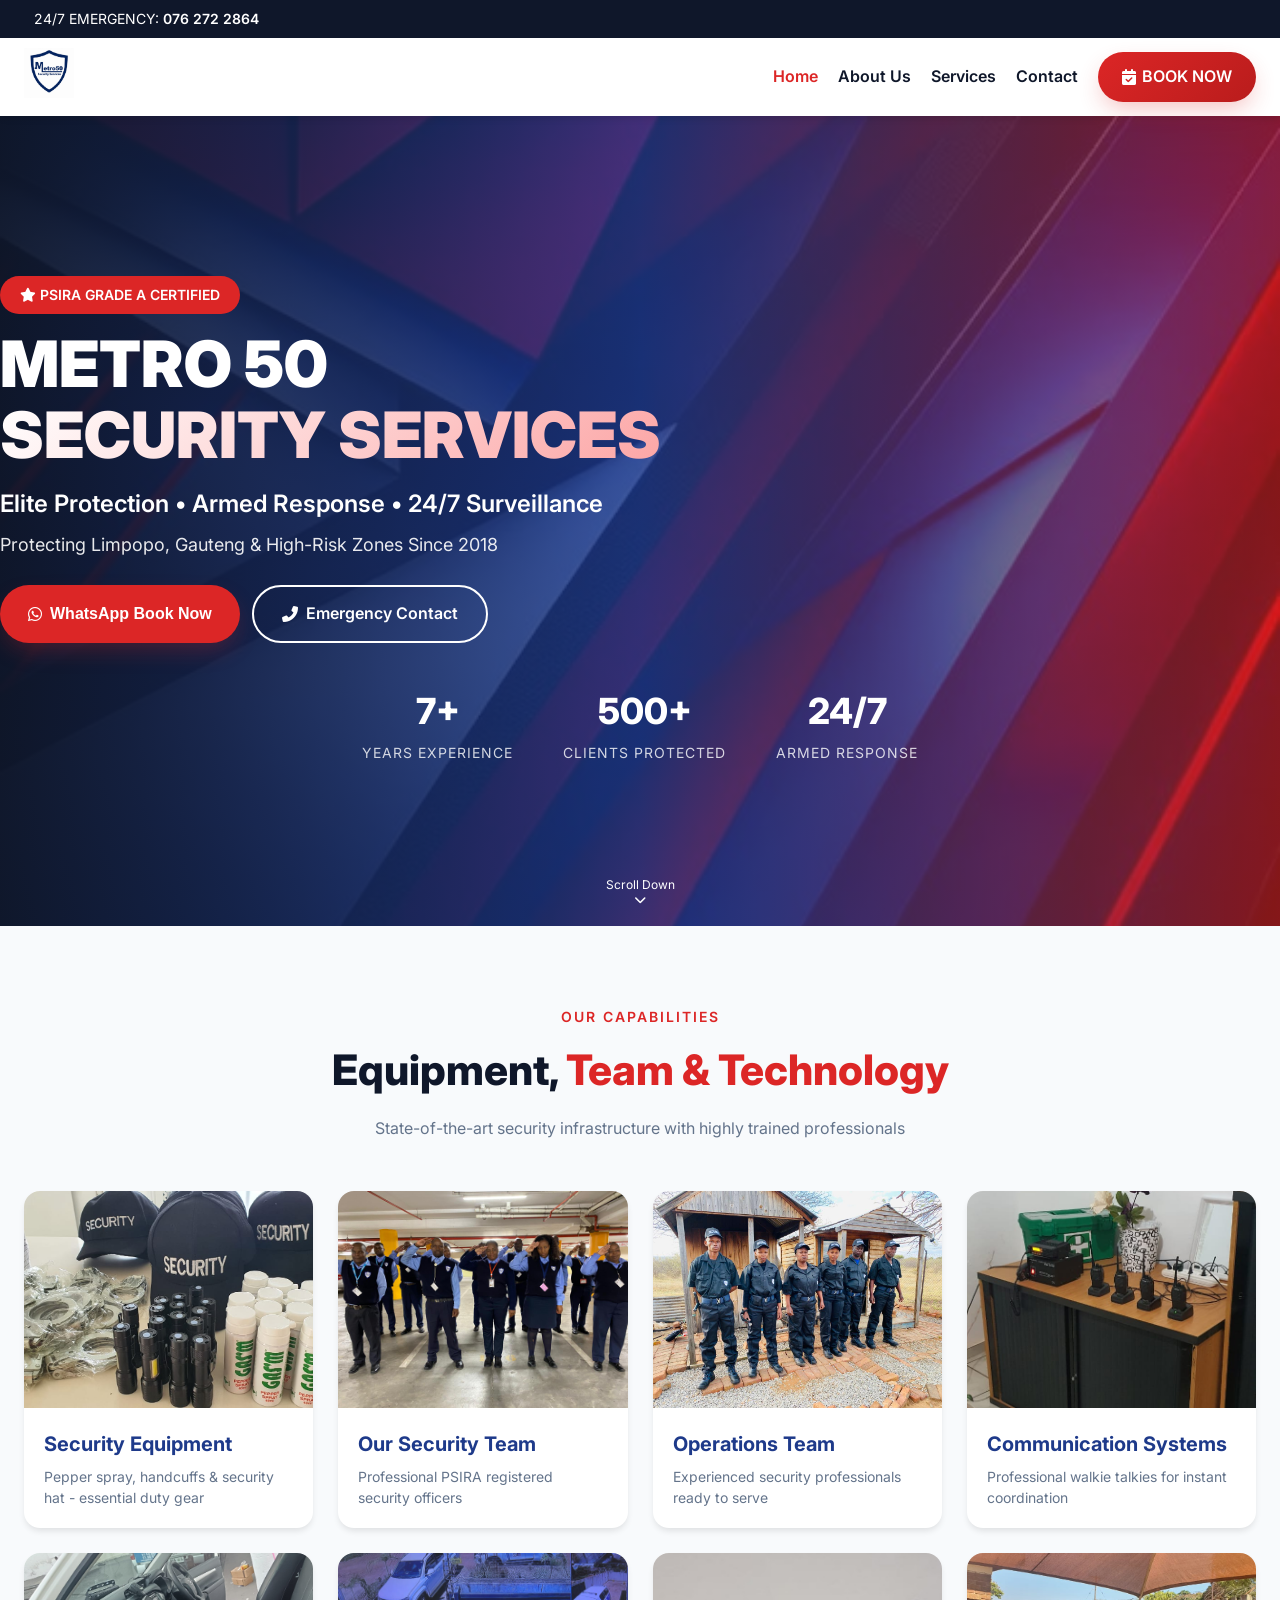
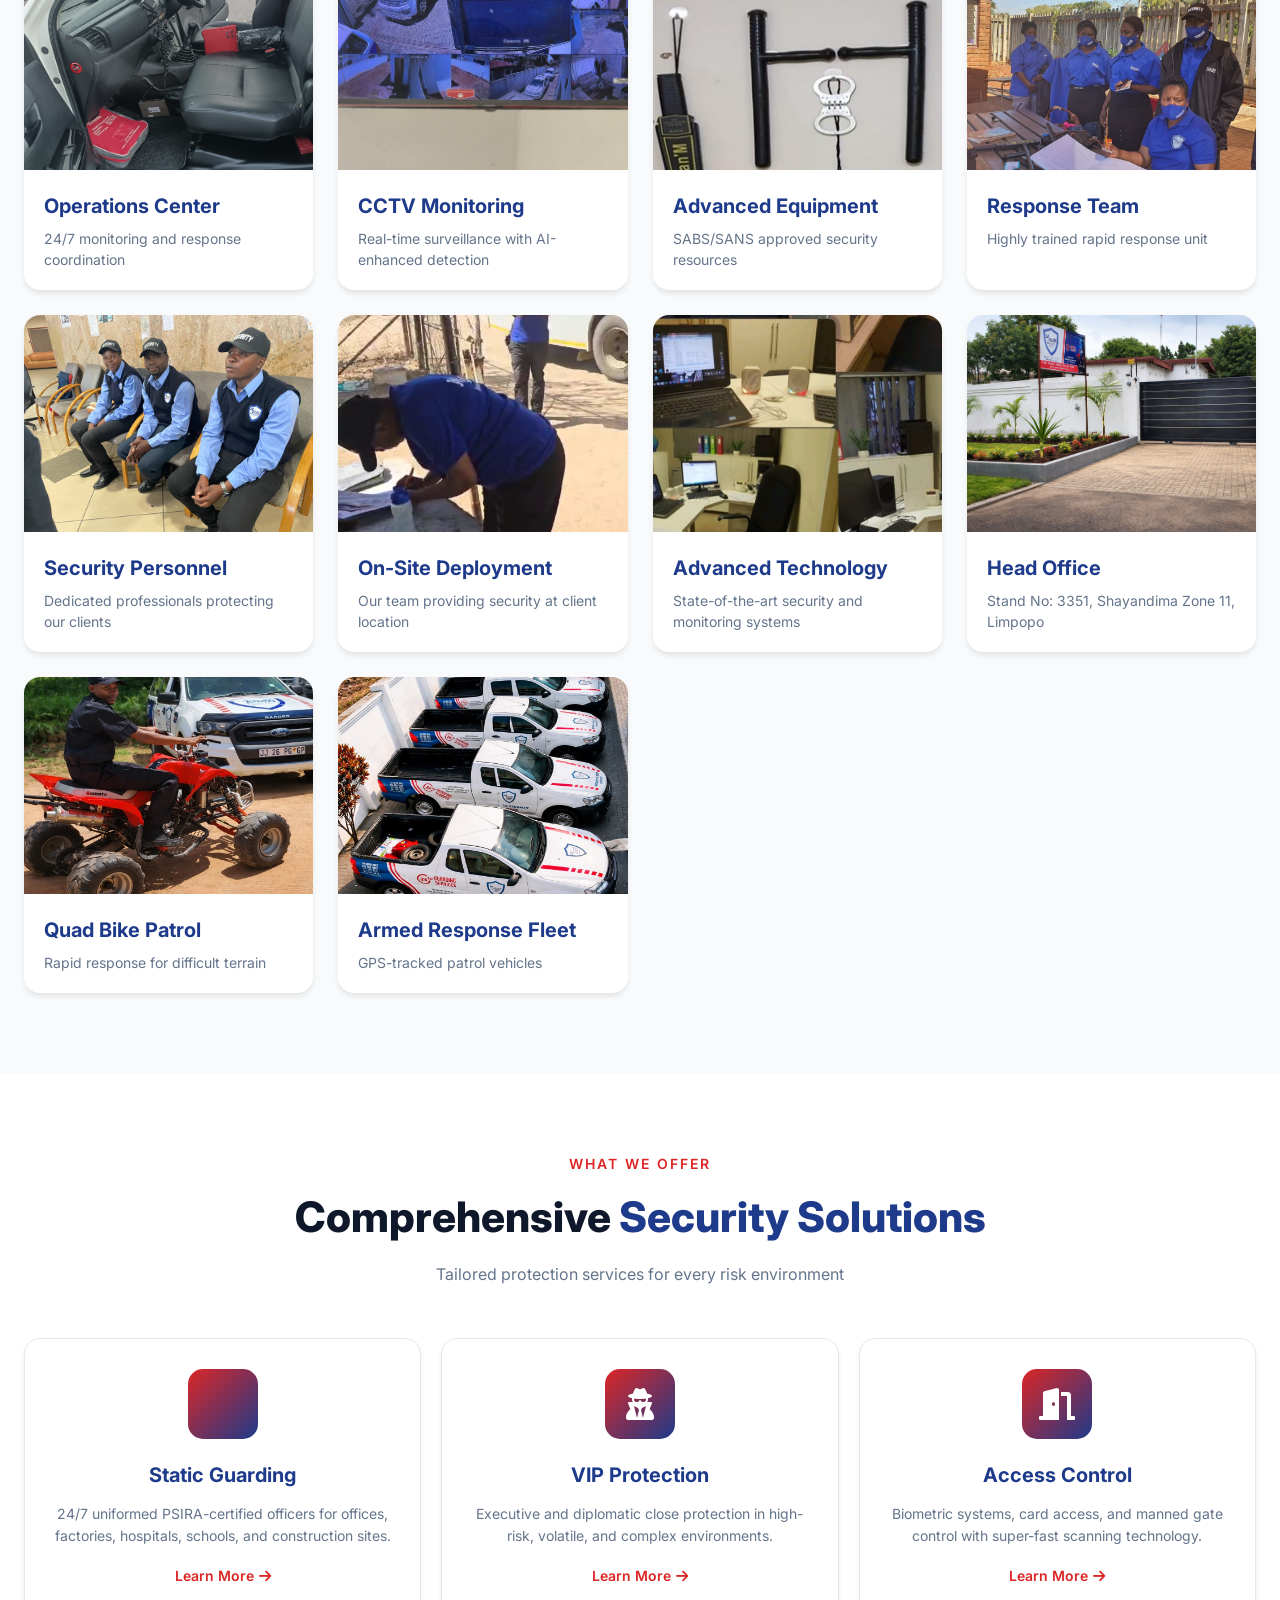
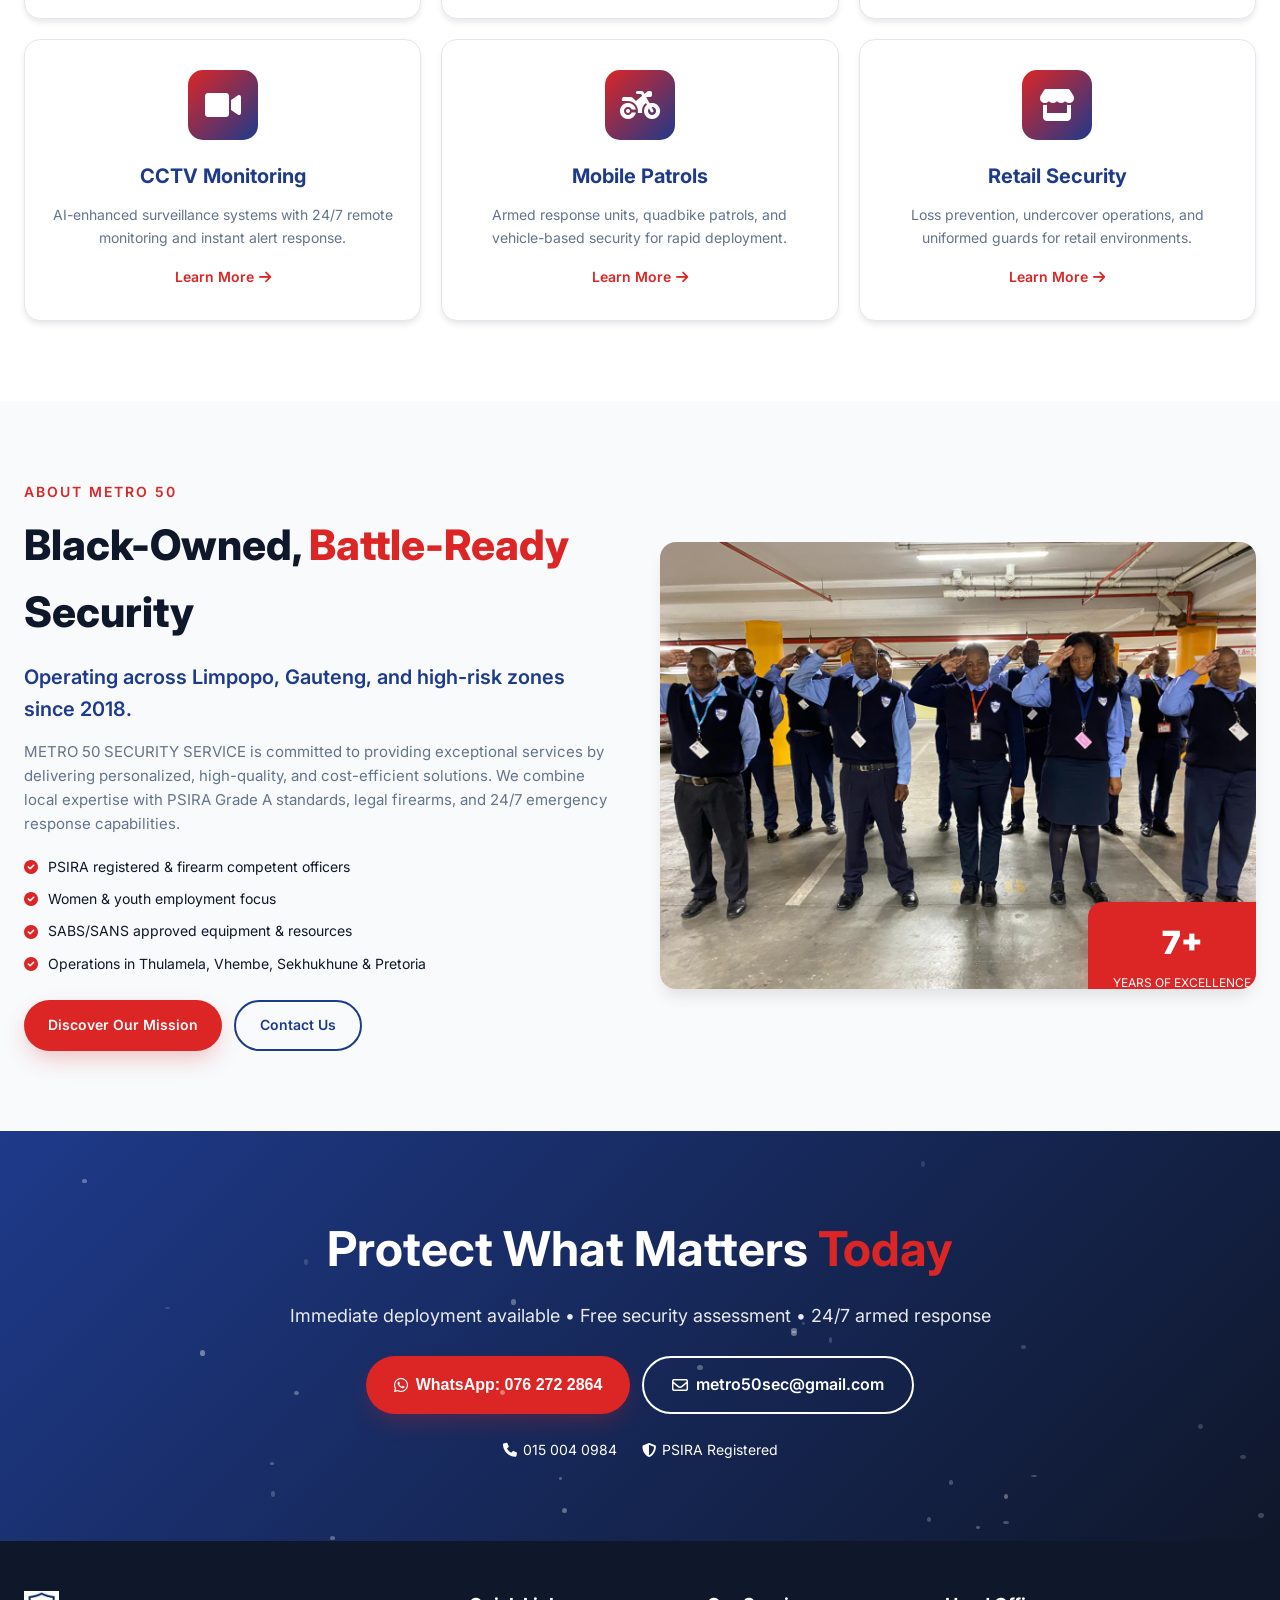
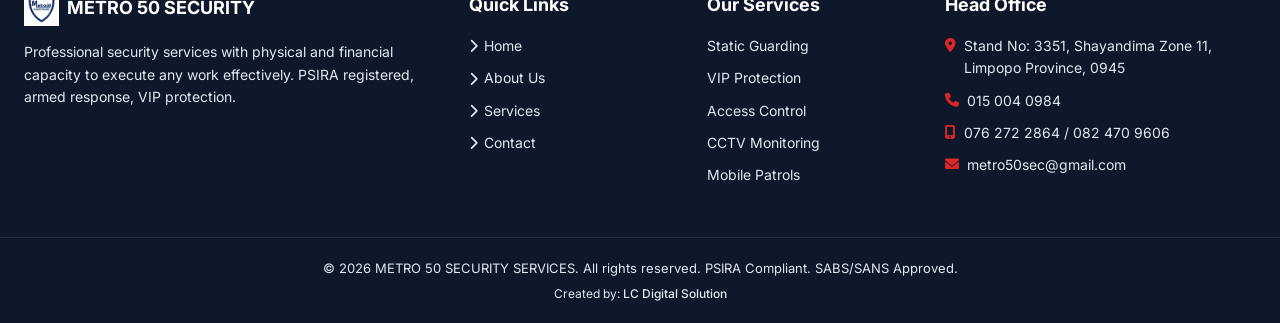
==== commit 479db27f: "Add files via upload" ====
--- a/index.html
+++ b/index.html
@@ -2,9 +2,39 @@
 <html lang="en">
 <head>
     <meta charset="UTF-8">
-    <meta name="viewport" content="width=device-width, initial-scale=1.0, maximum-scale=1.0, user-scalable=yes">
-    <meta name="description" content="METRO 50 SECURITY SERVICES - Premium protection, VIP security, armed response, and comprehensive security solutions across South Africa.">
-    <title>METRO 50 SECURITY | Elite Protection Services</title>
+    <meta name="viewport" content="width=device-width, initial-scale=1.0, maximum-scale=5.0, user-scalable=yes">
+    
+    <!-- SEO Meta Tags -->
+    <title>METRO 50 SECURITY SERVICES | Professional Security Solutions South Africa</title>
+    <meta name="description" content="METRO 50 SECURITY SERVICES provides professional security solutions including VIP protection, armed response, CCTV monitoring, access control, and mobile patrols across Limpopo, Gauteng, and South Africa.">
+    <meta name="keywords" content="security services, VIP protection, armed response, CCTV monitoring, access control, security company South Africa, Limpopo security, Gauteng security, PSIRA registered, Metro 50 Security">
+    <meta name="author" content="METRO 50 SECURITY SERVICES">
+    <meta name="robots" content="index, follow">
+    <meta name="revisit-after" content="7 days">
+    <meta name="language" content="English">
+    <meta name="geo.region" content="ZA">
+    <meta name="geo.placename" content="Limpopo, Gauteng, South Africa">
+    
+    <!-- Open Graph / Facebook -->
+    <meta property="og:type" content="website">
+    <meta property="og:url" content="https://metro50security.co.za/">
+    <meta property="og:title" content="METRO 50 SECURITY SERVICES | Professional Security Solutions">
+    <meta property="og:description" content="Professional security services including VIP protection, armed response, CCTV monitoring, and mobile patrols. PSIRA registered. Operating across South Africa.">
+    <meta property="og:image" content="assets/images/logo.png">
+    
+    <!-- Twitter -->
+    <meta property="twitter:card" content="summary_large_image">
+    <meta property="twitter:url" content="https://metro50security.co.za/">
+    <meta property="twitter:title" content="METRO 50 SECURITY SERVICES">
+    <meta property="twitter:description" content="Professional security solutions across South Africa. 24/7 armed response, VIP protection, CCTV monitoring.">
+    <meta property="twitter:image" content="assets/images/logo.png">
+    
+    <!-- Canonical URL -->
+    <link rel="canonical" href="https://metro50security.co.za/">
+    
+    <!-- Favicon -->
+    <link rel="icon" type="image/png" href="assets/images/logo.png">
+    <link rel="apple-touch-icon" href="assets/images/logo.png">
     
     <!-- Fonts & Icons -->
     <link rel="preconnect" href="https://fonts.googleapis.com">
@@ -18,17 +48,15 @@
 </head>
 <body>
 
-<!-- ==================== PRELOADER / LOADING SCREEN ==================== -->
+<!-- ==================== PRELOADER ==================== -->
 <div class="preloader" id="preloader">
     <div class="preloader-content">
         <div class="shield-loader">
-            <div class="shield-icon">
-                <i class="fas fa-shield-alt"></i>
-            </div>
+            <div class="shield-icon"><i class="fas fa-shield-alt"></i></div>
             <div class="shield-pulse"></div>
         </div>
         <div class="logo-loader">
-            <img src="assets/images/logo.png" alt="METRO 50" class="loader-logo-img" onerror="this.style.display='none'; this.nextElementSibling.style.display='block';">
+            <img src="assets/images/logo.png" alt="METRO 50 Security Logo" class="loader-logo-img" width="200" height="80" onerror="this.style.display='none'; this.nextElementSibling.style.display='block';">
             <div class="loader-logo-text" style="display: none;">METRO 50</div>
         </div>
         <div class="progress-bar-container">
@@ -39,33 +67,31 @@
             <span class="percentage" id="loadPercent">0%</span>
         </div>
         <div class="security-badge">
-            <span>PSIRA REGISTERED</span>
-            <span class="dot">•</span>
-            <span>ARMED RESPONSE</span>
-            <span class="dot">•</span>
+            <span>PSIRA REGISTERED</span><span class="dot">•</span>
+            <span>ARMED RESPONSE</span><span class="dot">•</span>
             <span>24/7 PROTECTION</span>
         </div>
     </div>
 </div>
 
-<!-- ==================== HEADER NAVIGATION ==================== -->
+<!-- ==================== HEADER ==================== -->
 <header class="header" id="header">
     <div class="header-top">
         <div class="container">
             <div class="header-top-content">
                 <div class="emergency-contact">
-                    <i class="fas fa-shield-hal"></i>
-                    <span>24/7 EMERGENCY: <a href="tel:0762722864">076 272 2864</a></span>
+                    <i class="fas fa-shield-hal" aria-hidden="true"></i>
+                    <span>24/7 EMERGENCY: <a href="tel:0762722864" aria-label="Call emergency">076 272 2864</a></span>
                 </div>
             </div>
         </div>
     </div>
     <div class="header-main">
         <div class="container">
-            <nav class="navbar">
+            <nav class="navbar" role="navigation" aria-label="Main navigation">
                 <div class="logo-wrapper">
-                    <a href="index.html" class="logo-link">
-                        <img src="assets/images/logo.png" alt="METRO 50 Security" class="logo-img" onerror="this.style.display='none'; this.nextElementSibling.style.display='flex';">
+                    <a href="index.html" class="logo-link" aria-label="METRO 50 Security Home">
+                        <img src="assets/images/logo.png" alt="METRO 50 Security Logo" class="logo-img" width="180" height="60" onerror="this.style.display='none'; this.nextElementSibling.style.display='flex';">
                         <div class="logo-text-fallback" style="display: none;">
                             <span class="logo-text-primary">METRO 50</span>
                             <span class="logo-text-secondary">SECURITY SERVICES</span>
@@ -73,332 +99,432 @@
                     </a>
                 </div>
                 
-                <ul class="nav-menu" id="navMenu">
-                    <li class="nav-item"><a href="index.html" class="nav-link active">Home</a></li>
-                    <li class="nav-item"><a href="about.html" class="nav-link">About Us</a></li>
-                    <li class="nav-item"><a href="services.html" class="nav-link">Services</a></li>
-                    <li class="nav-item"><a href="contact.html" class="nav-link">Contact</a></li>
-                    <li class="nav-item nav-item-btn">
-                        <a href="#" class="btn-book-header" id="bookNowHeader">
-                            <i class="fas fa-calendar-check"></i> BOOK NOW
+                <ul class="nav-menu" id="navMenu" role="menubar">
+                    <li class="nav-item" role="none"><a href="index.html" class="nav-link active" role="menuitem" aria-current="page">Home</a></li>
+                    <li class="nav-item" role="none"><a href="about.html" class="nav-link" role="menuitem">About Us</a></li>
+                    <li class="nav-item" role="none"><a href="services.html" class="nav-link" role="menuitem">Services</a></li>
+                    <li class="nav-item" role="none"><a href="contact.html" class="nav-link" role="menuitem">Contact</a></li>
+                    <li class="nav-item nav-item-btn" role="none">
+                        <a href="#" class="btn-book-header" id="bookNowHeader" role="button" aria-label="Book security service">
+                            <i class="fas fa-calendar-check" aria-hidden="true"></i> BOOK NOW
                         </a>
                     </li>
                 </ul>
                 
-                <div class="hamburger" id="hamburger">
+                <button class="hamburger" id="hamburger" aria-label="Menu" aria-expanded="false">
                     <span class="bar"></span>
                     <span class="bar"></span>
                     <span class="bar"></span>
-                </div>
+                </button>
             </nav>
         </div>
     </div>
 </header>
 
-<!-- ==================== HERO SECTION ==================== -->
-<section class="hero-section" id="home">
-    <div class="hero-slider">
-        <div class="hero-slide active">
-            <div class="hero-image">
-                <img src="assets/images/hero-bg.jpg" alt="Security Services" onerror="this.parentElement.style.background='linear-gradient(135deg, #0a1f3a 0%, #1a2b7c 50%, #8b1e1e 100%)'">
-            </div>
-            <div class="hero-overlay"></div>
-            <div class="hero-content container">
-                <div class="hero-badge" data-aos="fade-down" data-aos-duration="1000">
-                    <i class="fas fa-star"></i> PSIRA GRADE A CERTIFIED
-                </div>
-                <h1 class="hero-title" data-aos="fade-up" data-aos-duration="1000" data-aos-delay="200">
-                    METRO 50 <br>
-                    <span class="gradient-text">SECURITY SERVICES</span>
-                </h1>
-                <p class="hero-description" data-aos="fade-up" data-aos-duration="1000" data-aos-delay="400">
-                    Elite Protection • Armed Response • 24/7 Surveillance
-                </p>
-                <p class="hero-subtitle" data-aos="fade-up" data-aos-duration="1000" data-aos-delay="500">
-                    Protecting Limpopo, Gauteng & High-Risk Zones Since 2018
-                </p>
-                <div class="hero-buttons" data-aos="fade-up" data-aos-duration="1000" data-aos-delay="600">
-                    <button class="btn btn-primary btn-large" id="heroBookNow">
-                        <i class="fab fa-whatsapp"></i> WhatsApp Book Now
+<main id="main-content">
+    <!-- ==================== HERO SECTION ==================== -->
+    <section class="hero-section" id="home" aria-label="Hero section">
+        <div class="hero-slider">
+            <div class="hero-slide active">
+                <div class="hero-image">
+                    <img src="assets/images/hero-bg.jpg" alt="Security Services Background" width="1920" height="1080" onerror="this.parentElement.style.background='linear-gradient(135deg, #0a1f3a 0%, #1a2b7c 50%, #8b1e1e 100%)'">
+                </div>
+                <div class="hero-overlay"></div>
+                <div class="hero-content container">
+                    <div class="hero-badge" data-aos="fade-down" data-aos-duration="1000">
+                        <i class="fas fa-star" aria-hidden="true"></i> PSIRA GRADE A CERTIFIED
+                    </div>
+                    <h1 class="hero-title" data-aos="fade-up" data-aos-duration="1000" data-aos-delay="200">
+                        METRO 50 <br>
+                        <span class="gradient-text">SECURITY SERVICES</span>
+                    </h1>
+                    <p class="hero-description" data-aos="fade-up" data-aos-duration="1000" data-aos-delay="400">
+                        Elite Protection • Armed Response • 24/7 Surveillance
+                    </p>
+                    <p class="hero-subtitle" data-aos="fade-up" data-aos-duration="1000" data-aos-delay="500">
+                        Protecting Limpopo, Gauteng & High-Risk Zones Since 2018
+                    </p>
+                    <div class="hero-buttons" data-aos="fade-up" data-aos-duration="1000" data-aos-delay="600">
+                        <button class="btn btn-primary btn-large" id="heroBookNow" aria-label="Book via WhatsApp">
+                            <i class="fab fa-whatsapp" aria-hidden="true"></i> WhatsApp Book Now
+                        </button>
+                        <a href="contact.html" class="btn btn-outline-light btn-large" aria-label="Emergency contact">
+                            <i class="fas fa-phone-alt" aria-hidden="true"></i> Emergency Contact
+                        </a>
+                    </div>
+                    <div class="hero-stats" data-aos="fade-up" data-aos-duration="1000" data-aos-delay="800">
+                        <div class="stat-item"><span class="stat-number">7+</span><span class="stat-label">Years Experience</span></div>
+                        <div class="stat-item"><span class="stat-number">500+</span><span class="stat-label">Clients Protected</span></div>
+                        <div class="stat-item"><span class="stat-number">24/7</span><span class="stat-label">Armed Response</span></div>
+                    </div>
+                </div>
+            </div>
+        </div>
+        <div class="hero-scroll">
+            <a href="#gallery" class="scroll-down" aria-label="Scroll to gallery">
+                <span>Scroll Down</span>
+                <i class="fas fa-chevron-down" aria-hidden="true"></i>
+            </a>
+        </div>
+    </section>
+
+    <!-- ==================== IMAGE GALLERY SECTION ==================== -->
+    <section class="gallery-section" id="gallery" aria-label="Security equipment and team gallery">
+        <div class="container">
+            <div class="section-header" data-aos="fade-up">
+                <span class="section-subtitle">OUR CAPABILITIES</span>
+                <h2 class="section-title">Equipment, <span class="text-red">Team & Technology</span></h2>
+                <p class="section-description">State-of-the-art security infrastructure with highly trained professionals</p>
+            </div>
+            
+            <div class="gallery-grid">
+                <!-- Pic1: Pepper spray, cuffs, hat -->
+                <div class="gallery-card" data-aos="fade-up" data-aos-delay="50">
+                    <div class="gallery-image" onclick="openLightbox(this)">
+                        <img src="assets/images/pepperspray-cuffs-hat.jpg" alt="Security equipment - Pepper spray, handcuffs and security hat" loading="lazy" width="600" height="400" onerror="this.src='https://via.placeholder.com/600x400/1a2b7c/ffffff?text=SECURITY+EQUIPMENT'">
+                        <div class="gallery-overlay">
+                            <i class="fas fa-search-plus" aria-hidden="true"></i>
+                            <span>Click to View</span>
+                        </div>
+                    </div>
+                    <div class="gallery-content">
+                        <h3>Security Equipment</h3>
+                        <p>Pepper spray, handcuffs & security hat - essential duty gear</p>
+                    </div>
+                </div>
+                
+                <!-- Pic2: Team 1 -->
+                <div class="gallery-card" data-aos="fade-up" data-aos-delay="100">
+                    <div class="gallery-image" onclick="openLightbox(this)">
+                        <img src="assets/images/team1.jpg" alt="Metro 50 Security Team" loading="lazy" width="600" height="400" onerror="this.src='https://via.placeholder.com/600x400/8b1e1e/ffffff?text=SECURITY+TEAM'">
+                        <div class="gallery-overlay">
+                            <i class="fas fa-search-plus" aria-hidden="true"></i>
+                            <span>Click to View</span>
+                        </div>
+                    </div>
+                    <div class="gallery-content">
+                        <h3>Our Security Team</h3>
+                        <p>Professional PSIRA registered security officers</p>
+                    </div>
+                </div>
+                
+                <!-- Pic3: Team 2 -->
+                <div class="gallery-card" data-aos="fade-up" data-aos-delay="150">
+                    <div class="gallery-image" onclick="openLightbox(this)">
+                        <img src="assets/images/team2.jpg" alt="Metro 50 Security Personnel" loading="lazy" width="600" height="400" onerror="this.src='https://via.placeholder.com/600x400/0a2a5e/ffffff?text=SECURITY+PERSONNEL'">
+                        <div class="gallery-overlay">
+                            <i class="fas fa-search-plus" aria-hidden="true"></i>
+                            <span>Click to View</span>
+                        </div>
+                    </div>
+                    <div class="gallery-content">
+                        <h3>Operations Team</h3>
+                        <p>Experienced security professionals ready to serve</p>
+                    </div>
+                </div>
+                
+                <!-- Pic4: Walkie Talkies -->
+                <div class="gallery-card" data-aos="fade-up" data-aos-delay="200">
+                    <div class="gallery-image" onclick="openLightbox(this)">
+                        <img src="assets/images/walkie-talkies.jpg" alt="Communication equipment - Walkie talkies" loading="lazy" width="600" height="400" onerror="this.src='https://via.placeholder.com/600x400/1a3f5c/ffffff?text=COMMUNICATION+SYSTEMS'">
+                        <div class="gallery-overlay">
+                            <i class="fas fa-search-plus" aria-hidden="true"></i>
+                            <span>Click to View</span>
+                        </div>
+                    </div>
+                    <div class="gallery-content">
+                        <h3>Communication Systems</h3>
+                        <p>Professional walkie talkies for instant coordination</p>
+                    </div>
+                </div>
+                
+                <!-- Pic5: Inside Security -->
+                <div class="gallery-card" data-aos="fade-up" data-aos-delay="250">
+                    <div class="gallery-image" onclick="openLightbox(this)">
+                        <img src="assets/images/inside-security.jpg" alt="Inside security operations center" loading="lazy" width="600" height="400" onerror="this.src='https://via.placeholder.com/600x400/9e2a2a/ffffff?text=OPERATIONS+CENTER'">
+                        <div class="gallery-overlay">
+                            <i class="fas fa-search-plus" aria-hidden="true"></i>
+                            <span>Click to View</span>
+                        </div>
+                    </div>
+                    <div class="gallery-content">
+                        <h3>Operations Center</h3>
+                        <p>24/7 monitoring and response coordination</p>
+                    </div>
+                </div>
+                
+                <!-- Pic6: CCTV Action -->
+                <div class="gallery-card" data-aos="fade-up" data-aos-delay="300">
+                    <div class="gallery-image" onclick="openLightbox(this)">
+                        <img src="assets/images/cctv-action.jpg" alt="CCTV cameras in action" loading="lazy" width="600" height="400" onerror="this.src='https://via.placeholder.com/600x400/1e3a5f/ffffff?text=CCTV+MONITORING'">
+                        <div class="gallery-overlay">
+                            <i class="fas fa-search-plus" aria-hidden="true"></i>
+                            <span>Click to View</span>
+                        </div>
+                    </div>
+                    <div class="gallery-content">
+                        <h3>CCTV Monitoring</h3>
+                        <p>Real-time surveillance with AI-enhanced detection</p>
+                    </div>
+                </div>
+                
+                <!-- Pic7: More Equipment -->
+                <div class="gallery-card" data-aos="fade-up" data-aos-delay="350">
+                    <div class="gallery-image" onclick="openLightbox(this)">
+                        <img src="assets/images/equipment.jpg" alt="Additional security equipment" loading="lazy" width="600" height="400" onerror="this.src='https://via.placeholder.com/600x400/2a1b7c/ffffff?text=SECURITY+EQUIPMENT'">
+                        <div class="gallery-overlay">
+                            <i class="fas fa-search-plus" aria-hidden="true"></i>
+                            <span>Click to View</span>
+                        </div>
+                    </div>
+                    <div class="gallery-content">
+                        <h3>Advanced Equipment</h3>
+                        <p>SABS/SANS approved security resources</p>
+                    </div>
+                </div>
+                
+                <!-- Pic8: Team 3 -->
+                <div class="gallery-card" data-aos="fade-up" data-aos-delay="400">
+                    <div class="gallery-image" onclick="openLightbox(this)">
+                        <img src="assets/images/team3.jpg" alt="Metro 50 Security Team Members" loading="lazy" width="600" height="400" onerror="this.src='https://via.placeholder.com/600x400/7c1a1a/ffffff?text=SECURITY+TEAM'">
+                        <div class="gallery-overlay">
+                            <i class="fas fa-search-plus" aria-hidden="true"></i>
+                            <span>Click to View</span>
+                        </div>
+                    </div>
+                    <div class="gallery-content">
+                        <h3>Response Team</h3>
+                        <p>Highly trained rapid response unit</p>
+                    </div>
+                </div>
+                
+                <!-- Pic9: Team 4 -->
+                <div class="gallery-card" data-aos="fade-up" data-aos-delay="450">
+                    <div class="gallery-image" onclick="openLightbox(this)">
+                        <img src="assets/images/team4.jpg" alt="Metro 50 Security Staff" loading="lazy" width="600" height="400" onerror="this.src='https://via.placeholder.com/600x400/1a5c2a/ffffff?text=SECURITY+STAFF'">
+                        <div class="gallery-overlay">
+                            <i class="fas fa-search-plus" aria-hidden="true"></i>
+                            <span>Click to View</span>
+                        </div>
+                    </div>
+                    <div class="gallery-content">
+                        <h3>Security Personnel</h3>
+                        <p>Dedicated professionals protecting our clients</p>
+                    </div>
+                </div>
+                
+                <!-- Pic10: Team at Site -->
+                <div class="gallery-card" data-aos="fade-up" data-aos-delay="500">
+                    <div class="gallery-image" onclick="openLightbox(this)">
+                        <img src="assets/images/team-site.jpg" alt="Team at working site" loading="lazy" width="600" height="400" onerror="this.src='https://via.placeholder.com/600x400/5c1a7c/ffffff?text=TEAM+ON+SITE'">
+                        <div class="gallery-overlay">
+                            <i class="fas fa-search-plus" aria-hidden="true"></i>
+                            <span>Click to View</span>
+                        </div>
+                    </div>
+                    <div class="gallery-content">
+                        <h3>On-Site Deployment</h3>
+                        <p>Our team providing security at client location</p>
+                    </div>
+                </div>
+                
+                <!-- Pic11: Technology -->
+                <div class="gallery-card" data-aos="fade-up" data-aos-delay="550">
+                    <div class="gallery-image" onclick="openLightbox(this)">
+                        <img src="assets/images/technology.jpg" alt="Security technology systems" loading="lazy" width="600" height="400" onerror="this.src='https://via.placeholder.com/600x400/1a7c5c/ffffff?text=SECURITY+TECHNOLOGY'">
+                        <div class="gallery-overlay">
+                            <i class="fas fa-search-plus" aria-hidden="true"></i>
+                            <span>Click to View</span>
+                        </div>
+                    </div>
+                    <div class="gallery-content">
+                        <h3>Advanced Technology</h3>
+                        <p>State-of-the-art security and monitoring systems</p>
+                    </div>
+                </div>
+                
+                <!-- Additional: Head Office -->
+                <div class="gallery-card" data-aos="fade-up" data-aos-delay="600">
+                    <div class="gallery-image" onclick="openLightbox(this)">
+                        <img src="assets/images/head-office.jpg" alt="Metro 50 Head Office" loading="lazy" width="600" height="400" onerror="this.src='https://via.placeholder.com/600x400/1a3f5c/ffffff?text=HEAD+OFFICE'">
+                        <div class="gallery-overlay">
+                            <i class="fas fa-search-plus" aria-hidden="true"></i>
+                            <span>Click to View</span>
+                        </div>
+                    </div>
+                    <div class="gallery-content">
+                        <h3>Head Office</h3>
+                        <p>Stand No: 3351, Shayandima Zone 11, Limpopo</p>
+                    </div>
+                </div>
+                
+                <!-- Additional: Quadbike -->
+                <div class="gallery-card" data-aos="fade-up" data-aos-delay="650">
+                    <div class="gallery-image" onclick="openLightbox(this)">
+                        <img src="assets/images/quadbike-guard.jpg" alt="Guard on quadbike with patrol car" loading="lazy" width="600" height="400" onerror="this.src='https://via.placeholder.com/600x400/9e2a2a/ffffff?text=QUAD+BIKE+PATROL'">
+                        <div class="gallery-overlay">
+                            <i class="fas fa-search-plus" aria-hidden="true"></i>
+                            <span>Click to View</span>
+                        </div>
+                    </div>
+                    <div class="gallery-content">
+                        <h3>Quad Bike Patrol</h3>
+                        <p>Rapid response for difficult terrain</p>
+                    </div>
+                </div>
+                
+                <!-- Additional: Fleet -->
+                <div class="gallery-card" data-aos="fade-up" data-aos-delay="700">
+                    <div class="gallery-image" onclick="openLightbox(this)">
+                        <img src="assets/images/fleet-cars.jpg" alt="Company fleet vehicles" loading="lazy" width="600" height="400" onerror="this.src='https://via.placeholder.com/600x400/1e3a5f/ffffff?text=FLEET+VEHICLES'">
+                        <div class="gallery-overlay">
+                            <i class="fas fa-search-plus" aria-hidden="true"></i>
+                            <span>Click to View</span>
+                        </div>
+                    </div>
+                    <div class="gallery-content">
+                        <h3>Armed Response Fleet</h3>
+                        <p>GPS-tracked patrol vehicles</p>
+                    </div>
+                </div>
+            </div>
+        </div>
+    </section>
+
+    <!-- ==================== LIGHTBOX ==================== -->
+    <div class="lightbox" id="lightbox" role="dialog" aria-modal="true" aria-label="Image gallery lightbox">
+        <button class="lightbox-close" onclick="closeLightbox()" aria-label="Close lightbox">&times;</button>
+        <button class="lightbox-prev" onclick="changeImage(-1)" aria-label="Previous image">&#10094;</button>
+        <button class="lightbox-next" onclick="changeImage(1)" aria-label="Next image">&#10095;</button>
+        <div class="lightbox-content">
+            <img id="lightboxImg" src="" alt="">
+            <div class="lightbox-caption" id="lightboxCaption"></div>
+        </div>
+    </div>
+
+    <!-- ==================== SERVICES OVERVIEW ==================== -->
+    <section class="services-overview-section" aria-label="Our security services">
+        <div class="container">
+            <div class="section-header" data-aos="fade-up">
+                <span class="section-subtitle">WHAT WE OFFER</span>
+                <h2 class="section-title">Comprehensive <span class="text-blue">Security Solutions</span></h2>
+                <p class="section-description">Tailored protection services for every risk environment</p>
+            </div>
+            
+            <div class="services-grid">
+                <article class="service-card-modern" data-aos="fade-up" data-aos-delay="100">
+                    <div class="service-icon-wrapper"><i class="fas fa-building-shield" aria-hidden="true"></i></div>
+                    <h3>Static Guarding</h3>
+                    <p>24/7 uniformed PSIRA-certified officers for offices, factories, hospitals, schools, and construction sites.</p>
+                    <a href="services.html" class="service-link" aria-label="Learn more about static guarding">Learn More <i class="fas fa-arrow-right" aria-hidden="true"></i></a>
+                </article>
+                
+                <article class="service-card-modern" data-aos="fade-up" data-aos-delay="150">
+                    <div class="service-icon-wrapper"><i class="fas fa-user-secret" aria-hidden="true"></i></div>
+                    <h3>VIP Protection</h3>
+                    <p>Executive and diplomatic close protection in high-risk, volatile, and complex environments.</p>
+                    <a href="services.html" class="service-link" aria-label="Learn more about VIP protection">Learn More <i class="fas fa-arrow-right" aria-hidden="true"></i></a>
+                </article>
+                
+                <article class="service-card-modern" data-aos="fade-up" data-aos-delay="200">
+                    <div class="service-icon-wrapper"><i class="fas fa-door-open" aria-hidden="true"></i></div>
+                    <h3>Access Control</h3>
+                    <p>Biometric systems, card access, and manned gate control with super-fast scanning technology.</p>
+                    <a href="services.html" class="service-link" aria-label="Learn more about access control">Learn More <i class="fas fa-arrow-right" aria-hidden="true"></i></a>
+                </article>
+                
+                <article class="service-card-modern" data-aos="fade-up" data-aos-delay="250">
+                    <div class="service-icon-wrapper"><i class="fas fa-video" aria-hidden="true"></i></div>
+                    <h3>CCTV Monitoring</h3>
+                    <p>AI-enhanced surveillance systems with 24/7 remote monitoring and instant alert response.</p>
+                    <a href="services.html" class="service-link" aria-label="Learn more about CCTV monitoring">Learn More <i class="fas fa-arrow-right" aria-hidden="true"></i></a>
+                </article>
+                
+                <article class="service-card-modern" data-aos="fade-up" data-aos-delay="300">
+                    <div class="service-icon-wrapper"><i class="fas fa-motorcycle" aria-hidden="true"></i></div>
+                    <h3>Mobile Patrols</h3>
+                    <p>Armed response units, quadbike patrols, and vehicle-based security for rapid deployment.</p>
+                    <a href="services.html" class="service-link" aria-label="Learn more about mobile patrols">Learn More <i class="fas fa-arrow-right" aria-hidden="true"></i></a>
+                </article>
+                
+                <article class="service-card-modern" data-aos="fade-up" data-aos-delay="350">
+                    <div class="service-icon-wrapper"><i class="fas fa-store" aria-hidden="true"></i></div>
+                    <h3>Retail Security</h3>
+                    <p>Loss prevention, undercover operations, and uniformed guards for retail environments.</p>
+                    <a href="services.html" class="service-link" aria-label="Learn more about retail security">Learn More <i class="fas fa-arrow-right" aria-hidden="true"></i></a>
+                </article>
+            </div>
+        </div>
+    </section>
+
+    <!-- ==================== ABOUT PREVIEW ==================== -->
+    <section class="about-preview-section" aria-label="About Metro 50 Security">
+        <div class="container">
+            <div class="about-preview-grid">
+                <div class="about-preview-content" data-aos="fade-right">
+                    <span class="section-subtitle">ABOUT METRO 50</span>
+                    <h2 class="section-title">Black-Owned, <span class="text-red">Battle-Ready</span> Security</h2>
+                    <p class="about-highlight">Operating across Limpopo, Gauteng, and high-risk zones since 2018.</p>
+                    <p class="about-description">METRO 50 SECURITY SERVICE is committed to providing exceptional services by delivering personalized, high-quality, and cost-efficient solutions. We combine local expertise with PSIRA Grade A standards, legal firearms, and 24/7 emergency response capabilities.</p>
+                    
+                    <ul class="about-features">
+                        <li><i class="fas fa-check-circle" aria-hidden="true"></i> PSIRA registered & firearm competent officers</li>
+                        <li><i class="fas fa-check-circle" aria-hidden="true"></i> Women & youth employment focus</li>
+                        <li><i class="fas fa-check-circle" aria-hidden="true"></i> SABS/SANS approved equipment & resources</li>
+                        <li><i class="fas fa-check-circle" aria-hidden="true"></i> Operations in Thulamela, Vhembe, Sekhukhune & Pretoria</li>
+                    </ul>
+                    
+                    <div class="about-buttons">
+                        <a href="about.html" class="btn btn-primary">Discover Our Mission</a>
+                        <a href="contact.html" class="btn btn-outline">Contact Us</a>
+                    </div>
+                </div>
+                
+                <div class="about-preview-image" data-aos="fade-left">
+                    <div class="image-wrapper">
+                        <img src="assets/images/team1.jpg" alt="Metro 50 Security Team" loading="lazy" width="600" height="500" onerror="this.src='https://via.placeholder.com/600x500/1a2b7c/ffffff?text=METRO+50+TEAM'">
+                        <div class="experience-badge">
+                            <span class="years">7+</span>
+                            <span class="text">Years of Excellence</span>
+                        </div>
+                    </div>
+                </div>
+            </div>
+        </div>
+    </section>
+
+    <!-- ==================== CTA SECTION ==================== -->
+    <section class="cta-section" aria-label="Call to action">
+        <div class="cta-particles" id="particles"></div>
+        <div class="container">
+            <div class="cta-content" data-aos="zoom-in">
+                <h2>Protect What Matters <span class="text-red">Today</span></h2>
+                <p>Immediate deployment available • Free security assessment • 24/7 armed response</p>
+                <div class="cta-buttons-group">
+                    <button class="btn btn-primary btn-large" id="ctaWhatsApp" aria-label="Contact via WhatsApp">
+                        <i class="fab fa-whatsapp" aria-hidden="true"></i> WhatsApp: 076 272 2864
                     </button>
-                    <a href="contact.html" class="btn btn-outline-light btn-large">
-                        <i class="fas fa-phone-alt"></i> Emergency Contact
+                    <a href="mailto:metro50sec@gmail.com" class="btn btn-email btn-large" aria-label="Send email">
+                        <i class="far fa-envelope" aria-hidden="true"></i> metro50sec@gmail.com
                     </a>
                 </div>
-                <div class="hero-stats" data-aos="fade-up" data-aos-duration="1000" data-aos-delay="800">
-                    <div class="stat-item">
-                        <span class="stat-number">7+</span>
-                        <span class="stat-label">Years Experience</span>
-                    </div>
-                    <div class="stat-item">
-                        <span class="stat-number">500+</span>
-                        <span class="stat-label">Clients Protected</span>
-                    </div>
-                    <div class="stat-item">
-                        <span class="stat-number">24/7</span>
-                        <span class="stat-label">Armed Response</span>
-                    </div>
-                </div>
-            </div>
-        </div>
-    </div>
-    <div class="hero-scroll">
-        <a href="#showcase" class="scroll-down">
-            <span>Scroll Down</span>
-            <i class="fas fa-chevron-down"></i>
-        </a>
-    </div>
-</section>
-
-<!-- ==================== IMAGE SHOWCASE SECTION - FULL IMAGES VISIBLE ==================== -->
-<section class="showcase-section" id="showcase">
-    <div class="container">
-        <div class="section-header" data-aos="fade-up">
-            <span class="section-subtitle">OUR CAPABILITIES</span>
-            <h2 class="section-title">Professional <span class="text-red">Equipment & Personnel</span></h2>
-            <p class="section-description">State-of-the-art security infrastructure with highly trained professionals</p>
-        </div>
-        
-        <div class="showcase-grid-full">
-            <!-- Security Uniform 1 -->
-            <div class="showcase-card-full" data-aos="fade-up" data-aos-delay="100">
-                <div class="card-image-full" onclick="openLightbox(this)">
-                    <img src="assets/images/uniform1.jpg" alt="Combat Security Uniform" onerror="this.src='https://via.placeholder.com/800x600/1a2b7c/ffffff?text=COMBAT+UNIFORM'">
-                    <div class="image-overlay">
-                        <i class="fas fa-search-plus"></i>
-                        <span>Click to View</span>
-                    </div>
-                </div>
-                <div class="card-content-full">
-                    <h3>Combat Uniforms</h3>
-                    <p>PSIRA compliant tactical gear for maximum protection in all environments</p>
-                </div>
-            </div>
-            
-            <!-- Security Uniform 2 -->
-            <div class="showcase-card-full" data-aos="fade-up" data-aos-delay="200">
-                <div class="card-image-full" onclick="openLightbox(this)">
-                    <img src="assets/images/uniform2.jpg" alt="Tactical Security Wear" onerror="this.src='https://via.placeholder.com/800x600/8b1e1e/ffffff?text=TACTICAL+WEAR'">
-                    <div class="image-overlay">
-                        <i class="fas fa-search-plus"></i>
-                        <span>Click to View</span>
-                    </div>
-                </div>
-                <div class="card-content-full">
-                    <h3>Tactical Gear</h3>
-                    <p>High-grade protective equipment for all weather conditions</p>
-                </div>
-            </div>
-            
-            <!-- Security Uniform 3 -->
-            <div class="showcase-card-full" data-aos="fade-up" data-aos-delay="300">
-                <div class="card-image-full" onclick="openLightbox(this)">
-                    <img src="assets/images/uniform3.jpg" alt="Security Officer Uniform" onerror="this.src='https://via.placeholder.com/800x600/0a2a5e/ffffff?text=FULL+GEAR+UNIFORM'">
-                    <div class="image-overlay">
-                        <i class="fas fa-search-plus"></i>
-                        <span>Click to View</span>
-                    </div>
-                </div>
-                <div class="card-content-full">
-                    <h3>Complete Officer Gear</h3>
-                    <p>Full PSIRA Grade A officer equipment package</p>
-                </div>
-            </div>
-            
-            <!-- Head Office -->
-            <div class="showcase-card-full" data-aos="fade-up" data-aos-delay="400">
-                <div class="card-image-full" onclick="openLightbox(this)">
-                    <img src="assets/images/head-office.jpg" alt="Metro 50 Head Office" onerror="this.src='https://via.placeholder.com/800x600/1a3f5c/ffffff?text=HEAD+OFFICE'">
-                    <div class="image-overlay">
-                        <i class="fas fa-search-plus"></i>
-                        <span>Click to View</span>
-                    </div>
-                </div>
-                <div class="card-content-full">
-                    <h3>Head Office</h3>
-                    <p>Stand No: 3351, Shayandima Zone 11, Limpopo Province, 0945</p>
-                </div>
-            </div>
-            
-            <!-- Quadbike Guard -->
-            <div class="showcase-card-full" data-aos="fade-up" data-aos-delay="500">
-                <div class="card-image-full" onclick="openLightbox(this)">
-                    <img src="assets/images/quadbike-guard.jpg" alt="Guard on Quadbike" onerror="this.src='https://via.placeholder.com/800x600/9e2a2a/ffffff?text=QUAD+BIKE+PATROL'">
-                    <div class="image-overlay">
-                        <i class="fas fa-search-plus"></i>
-                        <span>Click to View</span>
-                    </div>
-                </div>
-                <div class="card-content-full">
-                    <h3>Quad Bike Patrol Unit</h3>
-                    <p>High-mobility response for difficult terrain and rapid deployment next to patrol vehicle</p>
-                </div>
-            </div>
-            
-            <!-- Fleet Cars -->
-            <div class="showcase-card-full" data-aos="fade-up" data-aos-delay="600">
-                <div class="card-image-full" onclick="openLightbox(this)">
-                    <img src="assets/images/fleet-cars.jpg" alt="Company Fleet Vehicles" onerror="this.src='https://via.placeholder.com/800x600/1e3a5f/ffffff?text=FLEET+VEHICLES'">
-                    <div class="image-overlay">
-                        <i class="fas fa-search-plus"></i>
-                        <span>Click to View</span>
-                    </div>
-                </div>
-                <div class="card-content-full">
-                    <h3>Armed Response Fleet</h3>
-                    <p>GPS-tracked vehicles with 24/7 monitoring and armed response capability</p>
-                </div>
-            </div>
-        </div>
-    </div>
-</section>
-
-<!-- ==================== LIGHTBOX FOR IMAGE VIEWING ==================== -->
-<div class="lightbox" id="lightbox">
-    <span class="lightbox-close" onclick="closeLightbox()">&times;</span>
-    <span class="lightbox-prev" onclick="changeImage(-1)">&#10094;</span>
-    <span class="lightbox-next" onclick="changeImage(1)">&#10095;</span>
-    <div class="lightbox-content">
-        <img id="lightboxImg" src="" alt="">
-        <div class="lightbox-caption" id="lightboxCaption"></div>
-    </div>
-</div>
-
-<!-- ==================== SERVICES OVERVIEW ==================== -->
-<section class="services-overview-section">
-    <div class="container">
-        <div class="section-header" data-aos="fade-up">
-            <span class="section-subtitle">WHAT WE OFFER</span>
-            <h2 class="section-title">Comprehensive <span class="text-blue">Security Solutions</span></h2>
-            <p class="section-description">Tailored protection services for every risk environment</p>
-        </div>
-        
-        <div class="services-grid">
-            <div class="service-card-modern" data-aos="fade-up" data-aos-delay="100">
-                <div class="service-icon-wrapper">
-                    <i class="fas fa-building-shield"></i>
-                </div>
-                <h3>Static Guarding</h3>
-                <p>24/7 uniformed PSIRA-certified officers for offices, factories, hospitals, schools, and construction sites.</p>
-                <a href="services.html" class="service-link">Learn More <i class="fas fa-arrow-right"></i></a>
-            </div>
-            
-            <div class="service-card-modern" data-aos="fade-up" data-aos-delay="150">
-                <div class="service-icon-wrapper">
-                    <i class="fas fa-user-secret"></i>
-                </div>
-                <h3>VIP Protection</h3>
-                <p>Executive and diplomatic close protection in high-risk, volatile, and complex environments.</p>
-                <a href="services.html" class="service-link">Learn More <i class="fas fa-arrow-right"></i></a>
-            </div>
-            
-            <div class="service-card-modern" data-aos="fade-up" data-aos-delay="200">
-                <div class="service-icon-wrapper">
-                    <i class="fas fa-door-open"></i>
-                </div>
-                <h3>Access Control</h3>
-                <p>Biometric systems, card access, and manned gate control with super-fast scanning technology.</p>
-                <a href="services.html" class="service-link">Learn More <i class="fas fa-arrow-right"></i></a>
-            </div>
-            
-            <div class="service-card-modern" data-aos="fade-up" data-aos-delay="250">
-                <div class="service-icon-wrapper">
-                    <i class="fas fa-video"></i>
-                </div>
-                <h3>CCTV Monitoring</h3>
-                <p>AI-enhanced surveillance systems with 24/7 remote monitoring and instant alert response.</p>
-                <a href="services.html" class="service-link">Learn More <i class="fas fa-arrow-right"></i></a>
-            </div>
-            
-            <div class="service-card-modern" data-aos="fade-up" data-aos-delay="300">
-                <div class="service-icon-wrapper">
-                    <i class="fas fa-motorcycle"></i>
-                </div>
-                <h3>Mobile Patrols</h3>
-                <p>Armed response units, quadbike patrols, and vehicle-based security for rapid deployment.</p>
-                <a href="services.html" class="service-link">Learn More <i class="fas fa-arrow-right"></i></a>
-            </div>
-            
-            <div class="service-card-modern" data-aos="fade-up" data-aos-delay="350">
-                <div class="service-icon-wrapper">
-                    <i class="fas fa-store"></i>
-                </div>
-                <h3>Retail Security</h3>
-                <p>Loss prevention, undercover operations, and uniformed guards for retail environments.</p>
-                <a href="services.html" class="service-link">Learn More <i class="fas fa-arrow-right"></i></a>
-            </div>
-        </div>
-    </div>
-</section>
-
-<!-- ==================== ABOUT PREVIEW SECTION ==================== -->
-<section class="about-preview-section">
-    <div class="container">
-        <div class="about-preview-grid">
-            <div class="about-preview-content" data-aos="fade-right">
-                <span class="section-subtitle">ABOUT METRO 50</span>
-                <h2 class="section-title">Black-Owned, <span class="text-red">Battle-Ready</span> Security</h2>
-                <p class="about-highlight">Operating across Limpopo, Gauteng, and high-risk zones since 2018.</p>
-                <p class="about-description">METRO 50 SECURITY SERVICE is committed to providing exceptional services by delivering personalized, high-quality, and cost-efficient solutions. We combine local expertise with PSIRA Grade A standards, legal firearms, and 24/7 emergency response capabilities.</p>
-                
-                <ul class="about-features">
-                    <li><i class="fas fa-check-circle"></i> PSIRA registered & firearm competent officers</li>
-                    <li><i class="fas fa-check-circle"></i> Women & youth employment focus</li>
-                    <li><i class="fas fa-check-circle"></i> SABS/SANS approved equipment & resources</li>
-                    <li><i class="fas fa-check-circle"></i> Operations in Thulamela, Vhembe, Sekhukhune & Pretoria</li>
-                </ul>
-                
-                <div class="about-buttons">
-                    <a href="about.html" class="btn btn-primary">Discover Our Mission</a>
-                    <a href="contact.html" class="btn btn-outline">Contact Us</a>
-                </div>
-            </div>
-            
-            <div class="about-preview-image" data-aos="fade-left">
-                <div class="image-wrapper">
-                    <img src="assets/images/head-office.jpg" alt="Metro 50 Headquarters" onerror="this.src='https://via.placeholder.com/600x500/1a2b7c/ffffff?text=METRO+50+HQ'">
-                    <div class="experience-badge">
-                        <span class="years">7+</span>
-                        <span class="text">Years of Excellence</span>
-                    </div>
-                </div>
-                <div class="image-pattern"></div>
-            </div>
-        </div>
-    </div>
-</section>
-
-<!-- ==================== CTA SECTION ==================== -->
-<section class="cta-section">
-    <div class="cta-particles" id="particles"></div>
-    <div class="container">
-        <div class="cta-content" data-aos="zoom-in">
-            <h2>Protect What Matters <span class="text-red">Today</span></h2>
-            <p>Immediate deployment available • Free security assessment • 24/7 armed response</p>
-            <div class="cta-buttons-group">
-                <button class="btn btn-primary btn-large" id="ctaWhatsApp">
-                    <i class="fab fa-whatsapp"></i> WhatsApp: 076 272 2864
-                </button>
-                <a href="mailto:metro50sec@gmail.com" class="btn btn-email btn-large">
-                    <i class="far fa-envelope"></i> metro50sec@gmail.com
-                </a>
-            </div>
-            <div class="cta-contact-info">
-                <span><i class="fas fa-phone"></i> 015 004 0984</span>
-                <span><i class="fas fa-shield"></i> PSIRA Registered</span>
-            </div>
-        </div>
-    </div>
-</section>
+                <div class="cta-contact-info">
+                    <span><i class="fas fa-phone" aria-hidden="true"></i> 015 004 0984</span>
+                    <span><i class="fas fa-shield" aria-hidden="true"></i> PSIRA Registered</span>
+                </div>
+            </div>
+        </div>
+    </section>
+</main>
 
 <!-- ==================== FOOTER ==================== -->
-<footer class="footer">
+<footer class="footer" role="contentinfo">
     <div class="footer-top">
         <div class="container">
             <div class="footer-grid">
                 <div class="footer-col footer-about">
                     <div class="footer-logo">
-                        <img src="assets/images/logo.png" alt="Metro 50" onerror="this.style.display='none'">
+                        <img src="assets/images/logo.png" alt="Metro 50 Logo" width="50" height="50" onerror="this.style.display='none'">
                         <span>METRO 50 SECURITY</span>
                     </div>
                     <p>Professional security services with physical and financial capacity to execute any work effectively. PSIRA registered, armed response, VIP protection.</p>
@@ -407,10 +533,10 @@
                 <div class="footer-col">
                     <h4>Quick Links</h4>
                     <ul>
-                        <li><a href="index.html"><i class="fas fa-chevron-right"></i> Home</a></li>
-                        <li><a href="about.html"><i class="fas fa-chevron-right"></i> About Us</a></li>
-                        <li><a href="services.html"><i class="fas fa-chevron-right"></i> Services</a></li>
-                        <li><a href="contact.html"><i class="fas fa-chevron-right"></i> Contact</a></li>
+                        <li><a href="index.html"><i class="fas fa-chevron-right" aria-hidden="true"></i> Home</a></li>
+                        <li><a href="about.html"><i class="fas fa-chevron-right" aria-hidden="true"></i> About Us</a></li>
+                        <li><a href="services.html"><i class="fas fa-chevron-right" aria-hidden="true"></i> Services</a></li>
+                        <li><a href="contact.html"><i class="fas fa-chevron-right" aria-hidden="true"></i> Contact</a></li>
                     </ul>
                 </div>
                 
@@ -428,10 +554,10 @@
                 <div class="footer-col">
                     <h4>Head Office</h4>
                     <ul class="contact-info">
-                        <li><i class="fas fa-map-marker-alt"></i> Stand No: 3351, Shayandima Zone 11, Limpopo Province, 0945</li>
-                        <li><i class="fas fa-phone"></i> 015 004 0984</li>
-                        <li><i class="fas fa-mobile-alt"></i> 076 272 2864 / 082 470 9606</li>
-                        <li><i class="fas fa-envelope"></i> metro50sec@gmail.com</li>
+                        <li><i class="fas fa-map-marker-alt" aria-hidden="true"></i> Stand No: 3351, Shayandima Zone 11, Limpopo Province, 0945</li>
+                        <li><i class="fas fa-phone" aria-hidden="true"></i> 015 004 0984</li>
+                        <li><i class="fas fa-mobile-alt" aria-hidden="true"></i> 076 272 2864 / 082 470 9606</li>
+                        <li><i class="fas fa-envelope" aria-hidden="true"></i> metro50sec@gmail.com</li>
                     </ul>
                 </div>
             </div>
@@ -440,65 +566,41 @@
     <div class="footer-bottom">
         <div class="container">
             <p>&copy; 2025 METRO 50 SECURITY SERVICES. All rights reserved. PSIRA Compliant. SABS/SANS Approved.</p>
-            <p class="created-by">Created by: <a href="https://www.lcdigitalsolution.co.za/" target="_blank">LC Digital Solution</a></p>
+            <p class="created-by">Created by: <a href="https://www.lcdigitalsolution.co.za/" target="_blank" rel="noopener noreferrer">LC Digital Solution</a></p>
         </div>
     </div>
 </footer>
 
 <!-- ==================== BOOK NOW MODAL ==================== -->
-<div class="modal" id="bookModal">
+<div class="modal" id="bookModal" role="dialog" aria-modal="true" aria-labelledby="modalTitle">
     <div class="modal-overlay"></div>
     <div class="modal-container">
         <div class="modal-header">
-            <h3><i class="fas fa-shield-hal"></i> Request Security Service</h3>
-            <button class="modal-close" id="modalClose">&times;</button>
+            <h3 id="modalTitle"><i class="fas fa-shield-hal" aria-hidden="true"></i> Request Security Service</h3>
+            <button class="modal-close" id="modalClose" aria-label="Close modal">&times;</button>
         </div>
         <div class="modal-body">
             <p class="modal-intro">Choose your preferred contact method for immediate assistance:</p>
             <div class="modal-options">
-                <a href="https://wa.me/27672722864" target="_blank" class="modal-option whatsapp-option">
-                    <div class="option-icon">
-                        <i class="fab fa-whatsapp"></i>
-                    </div>
-                    <div class="option-content">
-                        <h4>WhatsApp Chat</h4>
-                        <p>Instant messaging with our operations team</p>
-                        <span>076 272 2864</span>
-                    </div>
+                <a href="https://wa.me/27672722864" target="_blank" rel="noopener noreferrer" class="modal-option whatsapp-option">
+                    <div class="option-icon"><i class="fab fa-whatsapp" aria-hidden="true"></i></div>
+                    <div class="option-content"><h4>WhatsApp Chat</h4><p>Instant messaging with operations</p><span>076 272 2864</span></div>
                 </a>
                 <a href="mailto:metro50sec@gmail.com" class="modal-option email-option">
-                    <div class="option-icon">
-                        <i class="far fa-envelope"></i>
-                    </div>
-                    <div class="option-content">
-                        <h4>Email Inquiry</h4>
-                        <p>Send us a detailed request</p>
-                        <span>metro50sec@gmail.com</span>
-                    </div>
+                    <div class="option-icon"><i class="far fa-envelope" aria-hidden="true"></i></div>
+                    <div class="option-content"><h4>Email Inquiry</h4><p>Send detailed request</p><span>metro50sec@gmail.com</span></div>
                 </a>
                 <a href="mailto:mbedziernestmagoda@gmail.com" class="modal-option email-option">
-                    <div class="option-icon">
-                        <i class="far fa-envelope"></i>
-                    </div>
-                    <div class="option-content">
-                        <h4>Director Email</h4>
-                        <p>Direct line to management</p>
-                        <span>mbedziernestmagoda@gmail.com</span>
-                    </div>
+                    <div class="option-icon"><i class="far fa-envelope" aria-hidden="true"></i></div>
+                    <div class="option-content"><h4>Director Email</h4><p>Direct line to management</p><span>mbedziernestmagoda@gmail.com</span></div>
                 </a>
                 <a href="mailto:patriciabono87@gmail.com" class="modal-option email-option">
-                    <div class="option-icon">
-                        <i class="far fa-envelope"></i>
-                    </div>
-                    <div class="option-content">
-                        <h4>Operations Email</h4>
-                        <p>Operations department</p>
-                        <span>patriciabono87@gmail.com</span>
-                    </div>
+                    <div class="option-icon"><i class="far fa-envelope" aria-hidden="true"></i></div>
+                    <div class="option-content"><h4>Operations Email</h4><p>Operations department</p><span>patriciabono87@gmail.com</span></div>
                 </a>
             </div>
             <div class="modal-footer-note">
-                <i class="fas fa-clock"></i> We respond within minutes, 24/7
+                <i class="fas fa-clock" aria-hidden="true"></i> We respond within minutes, 24/7
             </div>
         </div>
     </div>
@@ -506,6 +608,6 @@
 
 <!-- Scripts -->
 <script src="https://cdnjs.cloudflare.com/ajax/libs/aos/2.3.4/aos.js"></script>
-<script src="js/main.js"></script>
+<script src="js/main.js" defer></script>
 </body>
 </html>
--- a/css/style.css
+++ b/css/style.css
@@ -1,23 +1,16 @@
 /* ============================================
-   METRO 50 SECURITY - PREMIUM STYLESHEET
-   Theme: Red & Blue | Modern | Animated | Full Images Visible
+   METRO 50 SECURITY - MOBILE-FIRST STYLESHEET
+   Theme: Red & Blue | SEO Optimized | Responsive
    ============================================ */
 
 :root {
     --primary-red: #dc2626;
     --primary-red-dark: #b91c1c;
-    --primary-red-light: #ef4444;
     --primary-blue: #1e3a8a;
-    --primary-blue-dark: #1e40af;
-    --primary-blue-light: #3b82f6;
-    --accent-blue: #2563eb;
     --dark-bg: #0f172a;
-    --dark-secondary: #1e293b;
     --light-bg: #f8fafc;
     --gray-100: #f1f5f9;
     --gray-200: #e2e8f0;
-    --gray-600: #475569;
-    --gray-800: #1e293b;
     --text-dark: #0f172a;
     --text-light: #f8fafc;
     --text-muted: #64748b;
@@ -26,34 +19,50 @@
     --shadow-lg: 0 10px 15px -3px rgb(0 0 0 / 0.1);
     --shadow-xl: 0 20px 25px -5px rgb(0 0 0 / 0.1);
     --shadow-red: 0 10px 25px -5px rgba(220, 38, 38, 0.3);
-    --shadow-blue: 0 10px 25px -5px rgba(30, 58, 138, 0.3);
     --border-radius: 16px;
     --border-radius-lg: 24px;
     --transition: all 0.3s cubic-bezier(0.4, 0, 0.2, 1);
 }
 
 * { margin: 0; padding: 0; box-sizing: border-box; }
-
 html { scroll-behavior: smooth; }
 
 body {
-    font-family: 'Inter', sans-serif;
+    font-family: 'Inter', -apple-system, BlinkMacSystemFont, sans-serif;
     color: var(--text-dark);
     line-height: 1.6;
     overflow-x: hidden;
     background: #ffffff;
+    font-size: 16px;
 }
 
 .container {
     max-width: 1280px;
     margin: 0 auto;
-    padding: 0 24px;
-}
+    padding: 0 16px;
+}
+
+@media (min-width: 768px) {
+    .container { padding: 0 24px; }
+}
+
+/* Skip to content link - Accessibility */
+.skip-to-content {
+    position: absolute;
+    top: -40px;
+    left: 0;
+    background: var(--primary-red);
+    color: white;
+    padding: 8px 16px;
+    z-index: 10001;
+    text-decoration: none;
+}
+.skip-to-content:focus { top: 0; }
 
 /* ===== PRELOADER ===== */
 .preloader {
     position: fixed;
-    top: 0; left: 0; width: 100%; height: 100%;
+    inset: 0;
     background: linear-gradient(135deg, var(--dark-bg) 0%, var(--primary-blue) 50%, var(--primary-red-dark) 100%);
     z-index: 10000;
     display: flex;
@@ -61,187 +70,265 @@
     justify-content: center;
     transition: opacity 0.8s ease, visibility 0.8s;
 }
-
-.preloader-content { text-align: center; max-width: 400px; padding: 20px; }
-
-.shield-loader { position: relative; width: 100px; height: 100px; margin: 0 auto 30px; }
-.shield-icon { font-size: 60px; color: white; animation: shieldPulse 2s ease-in-out infinite; }
+.preloader-content { text-align: center; max-width: 90%; padding: 20px; }
+.shield-loader { position: relative; width: 80px; height: 80px; margin: 0 auto 20px; }
+.shield-icon { font-size: 50px; color: white; animation: shieldPulse 2s ease-in-out infinite; }
 .shield-pulse {
     position: absolute; top: 50%; left: 50%; transform: translate(-50%, -50%);
-    width: 100px; height: 100px; border-radius: 50%;
+    width: 80px; height: 80px; border-radius: 50%;
     border: 2px solid rgba(255,255,255,0.3);
     animation: pulseRing 2s ease-out infinite;
 }
-
 @keyframes shieldPulse {
     0%, 100% { transform: scale(1); opacity: 1; }
     50% { transform: scale(1.1); opacity: 0.8; }
 }
 @keyframes pulseRing {
-    0% { width: 100px; height: 100px; opacity: 1; }
-    100% { width: 200px; height: 200px; opacity: 0; }
-}
-
-.loader-logo-img { max-width: 200px; margin-bottom: 30px; filter: drop-shadow(0 0 20px rgba(255,255,255,0.3)); }
-.progress-bar-container { width: 250px; height: 4px; background: rgba(255,255,255,0.2); border-radius: 10px; margin: 20px auto; overflow: hidden; }
+    0% { width: 80px; height: 80px; opacity: 1; }
+    100% { width: 180px; height: 180px; opacity: 0; }
+}
+.loader-logo-img { max-width: 160px; height: auto; margin-bottom: 20px; }
+.progress-bar-container { width: 200px; height: 3px; background: rgba(255,255,255,0.2); border-radius: 10px; margin: 15px auto; overflow: hidden; }
 .progress-bar { width: 0%; height: 100%; background: white; border-radius: 10px; transition: width 0.1s; }
-.loading-status { display: flex; justify-content: space-between; color: white; font-size: 12px; letter-spacing: 2px; margin-bottom: 20px; }
-.security-badge { color: rgba(255,255,255,0.7); font-size: 11px; letter-spacing: 1px; }
-.security-badge .dot { margin: 0 8px; }
+.loading-status { display: flex; justify-content: space-between; color: white; font-size: 11px; letter-spacing: 2px; margin-bottom: 15px; }
+.security-badge { color: rgba(255,255,255,0.7); font-size: 10px; letter-spacing: 1px; }
+.security-badge .dot { margin: 0 5px; }
+
+@media (min-width: 768px) {
+    .shield-loader { width: 100px; height: 100px; }
+    .shield-icon { font-size: 60px; }
+    .shield-pulse { width: 100px; height: 100px; }
+    @keyframes pulseRing {
+        0% { width: 100px; height: 100px; opacity: 1; }
+        100% { width: 200px; height: 200px; opacity: 0; }
+    }
+    .loader-logo-img { max-width: 200px; }
+    .progress-bar-container { width: 250px; }
+    .loading-status { font-size: 12px; }
+    .security-badge { font-size: 11px; }
+}
 
 /* ===== HEADER ===== */
 .header { position: sticky; top: 0; z-index: 999; background: white; box-shadow: var(--shadow-md); }
-.header-top { background: var(--dark-bg); padding: 8px 0; }
-.header-top-content { display: flex; justify-content: space-between; align-items: center; color: white; }
-.emergency-contact i { color: var(--primary-red); margin-right: 8px; }
+.header-top { background: var(--dark-bg); padding: 6px 0; }
+.header-top-content { display: flex; justify-content: center; align-items: center; color: white; }
+.emergency-contact { font-size: 13px; }
+.emergency-contact i { color: var(--primary-red); margin-right: 6px; }
 .emergency-contact a { color: white; text-decoration: none; font-weight: 600; }
-
-.header-main { padding: 15px 0; background: white; }
-.navbar { display: flex; align-items: center; justify-content: space-between; }
-.logo-img { height: 50px; }
+@media (min-width: 768px) {
+    .header-top { padding: 8px 0; }
+    .header-top-content { justify-content: space-between; }
+    .emergency-contact { font-size: 14px; }
+}
+
+.header-main { padding: 10px 0; background: white; }
+.navbar { display: flex; align-items: center; justify-content: space-between; flex-wrap: wrap; }
+.logo-img { height: 40px; width: auto; }
 .logo-text-fallback { display: flex; flex-direction: column; }
-.logo-text-primary { font-size: 24px; font-weight: 800; color: var(--primary-blue); }
-.logo-text-secondary { font-size: 12px; color: var(--primary-red); letter-spacing: 2px; }
-
-.nav-menu { display: flex; list-style: none; gap: 32px; align-items: center; }
-.nav-link { text-decoration: none; color: var(--text-dark); font-weight: 600; transition: var(--transition); position: relative; }
+.logo-text-primary { font-size: 20px; font-weight: 800; color: var(--primary-blue); }
+.logo-text-secondary { font-size: 10px; color: var(--primary-red); letter-spacing: 1px; }
+
+.nav-menu {
+    display: none;
+    list-style: none;
+    gap: 20px;
+    align-items: center;
+}
+.nav-menu.active {
+    display: flex;
+    flex-direction: column;
+    position: absolute;
+    top: 100%;
+    left: 0;
+    right: 0;
+    background: white;
+    padding: 20px;
+    box-shadow: var(--shadow-lg);
+    z-index: 998;
+}
+.nav-link {
+    text-decoration: none;
+    color: var(--text-dark);
+    font-weight: 600;
+    transition: var(--transition);
+    padding: 8px 0;
+    display: block;
+}
 .nav-link:hover, .nav-link.active { color: var(--primary-red); }
-.nav-link.active::after { content: ''; position: absolute; bottom: -5px; left: 0; width: 100%; height: 2px; background: var(--primary-red); }
 
 .btn-book-header {
     background: linear-gradient(135deg, var(--primary-red) 0%, var(--primary-red-dark) 100%);
-    color: white; padding: 12px 24px; border-radius: 50px;
-    text-decoration: none; font-weight: 600; display: inline-flex; align-items: center; gap: 8px;
-    box-shadow: var(--shadow-red); transition: var(--transition);
-}
-.btn-book-header:hover { transform: translateY(-3px); box-shadow: 0 15px 30px rgba(220,38,38,0.4); }
-
-.hamburger { display: none; cursor: pointer; }
-.bar { display: block; width: 25px; height: 3px; margin: 5px auto; background: var(--primary-blue); transition: var(--transition); }
+    color: white !important;
+    padding: 10px 20px;
+    border-radius: 50px;
+    text-decoration: none;
+    font-weight: 600;
+    display: inline-flex;
+    align-items: center;
+    gap: 6px;
+    box-shadow: var(--shadow-red);
+    font-size: 14px;
+}
+.btn-book-header:hover { transform: translateY(-2px); }
+
+.hamburger {
+    display: block;
+    background: none;
+    border: none;
+    cursor: pointer;
+    padding: 10px;
+}
+.bar { display: block; width: 24px; height: 3px; margin: 4px auto; background: var(--primary-blue); transition: var(--transition); }
+.hamburger.active .bar:nth-child(2) { opacity: 0; }
+.hamburger.active .bar:nth-child(1) { transform: translateY(7px) rotate(45deg); }
+.hamburger.active .bar:nth-child(3) { transform: translateY(-7px) rotate(-45deg); }
+
+@media (min-width: 1024px) {
+    .logo-img { height: 50px; }
+    .nav-menu { display: flex; flex-direction: row; position: static; padding: 0; box-shadow: none; }
+    .hamburger { display: none; }
+    .nav-link { padding: 0; }
+    .btn-book-header { padding: 12px 24px; font-size: 16px; }
+}
 
 /* ===== HERO SECTION ===== */
-.hero-section { position: relative; height: 100vh; min-height: 700px; overflow: hidden; }
+.hero-section { position: relative; min-height: 85vh; overflow: hidden; }
 .hero-slide { position: relative; height: 100%; }
 .hero-image { position: absolute; inset: 0; }
 .hero-image img { width: 100%; height: 100%; object-fit: cover; }
-.hero-overlay { position: absolute; inset: 0; background: linear-gradient(90deg, rgba(15,23,42,0.9) 0%, rgba(30,58,138,0.7) 50%, rgba(220,38,38,0.5) 100%); }
-.hero-content { position: relative; z-index: 5; height: 100%; display: flex; flex-direction: column; justify-content: center; color: white; max-width: 800px; }
-.hero-badge { display: inline-block; background: var(--primary-red); padding: 8px 20px; border-radius: 50px; font-size: 14px; font-weight: 600; margin-bottom: 20px; width: fit-content; }
-.hero-title { font-size: 64px; font-weight: 900; line-height: 1.1; margin-bottom: 20px; }
+.hero-overlay { position: absolute; inset: 0; background: linear-gradient(90deg, rgba(15,23,42,0.95) 0%, rgba(30,58,138,0.8) 50%, rgba(220,38,38,0.6) 100%); }
+.hero-content { position: relative; z-index: 5; min-height: 85vh; display: flex; flex-direction: column; justify-content: center; color: white; padding: 60px 0; }
+.hero-badge { display: inline-block; background: var(--primary-red); padding: 6px 16px; border-radius: 50px; font-size: 12px; font-weight: 600; margin-bottom: 15px; width: fit-content; }
+.hero-title { font-size: 36px; font-weight: 900; line-height: 1.1; margin-bottom: 15px; }
 .gradient-text { background: linear-gradient(135deg, #ffffff 0%, #fca5a5 100%); -webkit-background-clip: text; -webkit-text-fill-color: transparent; background-clip: text; }
-.hero-description { font-size: 24px; font-weight: 600; margin-bottom: 10px; }
-.hero-subtitle { font-size: 18px; opacity: 0.9; margin-bottom: 30px; }
-.hero-buttons { display: flex; gap: 16px; margin-bottom: 50px; }
-.btn { padding: 14px 32px; border-radius: 50px; font-weight: 600; text-decoration: none; display: inline-flex; align-items: center; gap: 10px; transition: var(--transition); border: none; cursor: pointer; font-size: 16px; }
+.hero-description { font-size: 18px; font-weight: 600; margin-bottom: 8px; }
+.hero-subtitle { font-size: 14px; opacity: 0.9; margin-bottom: 25px; }
+.hero-buttons { display: flex; flex-direction: column; gap: 12px; margin-bottom: 40px; }
+.btn {
+    padding: 12px 24px;
+    border-radius: 50px;
+    font-weight: 600;
+    text-decoration: none;
+    display: inline-flex;
+    align-items: center;
+    justify-content: center;
+    gap: 8px;
+    transition: var(--transition);
+    border: none;
+    cursor: pointer;
+    font-size: 14px;
+}
 .btn-primary { background: var(--primary-red); color: white; box-shadow: var(--shadow-red); }
-.btn-primary:hover { background: var(--primary-red-dark); transform: translateY(-3px); }
+.btn-primary:hover { background: var(--primary-red-dark); transform: translateY(-2px); }
 .btn-outline-light { background: transparent; border: 2px solid white; color: white; }
 .btn-outline-light:hover { background: white; color: var(--primary-blue); }
-.btn-large { padding: 16px 36px; font-size: 18px; }
-
-.hero-stats { display: flex; gap: 50px; }
+.btn-large { padding: 14px 28px; font-size: 16px; }
+
+.hero-stats { display: flex; gap: 25px; flex-wrap: wrap; justify-content: center; }
 .stat-item { text-align: center; }
-.stat-number { font-size: 36px; font-weight: 800; display: block; color: white; }
-.stat-label { font-size: 14px; opacity: 0.8; text-transform: uppercase; letter-spacing: 1px; }
-
-.hero-scroll { position: absolute; bottom: 30px; left: 50%; transform: translateX(-50%); z-index: 10; }
-.scroll-down { color: white; text-decoration: none; display: flex; flex-direction: column; align-items: center; gap: 5px; font-size: 14px; opacity: 0.8; animation: bounce 2s infinite; }
-@keyframes bounce { 0%, 20%, 50%, 80%, 100% { transform: translateY(0); } 40% { transform: translateY(-10px); } 60% { transform: translateY(-5px); } }
-
-/* ===== SECTIONS ===== */
-.section-header { text-align: center; margin-bottom: 60px; }
-.section-subtitle { color: var(--primary-red); font-weight: 600; text-transform: uppercase; letter-spacing: 2px; font-size: 14px; display: block; margin-bottom: 10px; }
-.section-title { font-size: 42px; font-weight: 800; margin-bottom: 15px; }
+.stat-number { font-size: 28px; font-weight: 800; display: block; }
+.stat-label { font-size: 12px; opacity: 0.8; text-transform: uppercase; letter-spacing: 1px; }
+
+.hero-scroll { position: absolute; bottom: 20px; left: 50%; transform: translateX(-50%); z-index: 10; }
+.scroll-down { color: white; text-decoration: none; display: flex; flex-direction: column; align-items: center; font-size: 12px; animation: bounce 2s infinite; }
+@keyframes bounce { 0%, 20%, 50%, 80%, 100% { transform: translateY(0); } 40% { transform: translateY(-8px); } 60% { transform: translateY(-4px); } }
+
+@media (min-width: 768px) {
+    .hero-section { min-height: 90vh; }
+    .hero-content { min-height: 90vh; }
+    .hero-badge { font-size: 14px; padding: 8px 20px; }
+    .hero-title { font-size: 48px; }
+    .hero-description { font-size: 22px; }
+    .hero-subtitle { font-size: 16px; }
+    .hero-buttons { flex-direction: row; }
+    .stat-number { font-size: 36px; }
+    .stat-label { font-size: 14px; }
+}
+
+@media (min-width: 1024px) {
+    .hero-title { font-size: 64px; }
+    .hero-description { font-size: 24px; }
+    .hero-subtitle { font-size: 18px; }
+    .hero-stats { gap: 50px; }
+}
+
+/* ===== GALLERY SECTION ===== */
+.gallery-section { padding: 60px 0; background: var(--light-bg); }
+.section-header { text-align: center; margin-bottom: 40px; }
+.section-subtitle { color: var(--primary-red); font-weight: 600; text-transform: uppercase; letter-spacing: 2px; font-size: 12px; display: block; margin-bottom: 8px; }
+.section-title { font-size: 28px; font-weight: 800; margin-bottom: 12px; }
 .text-red { color: var(--primary-red); }
 .text-blue { color: var(--primary-blue); }
-.section-description { font-size: 18px; color: var(--text-muted); max-width: 700px; margin: 0 auto; }
-
-/* ===== FULL IMAGE SHOWCASE - IMAGES FULLY VISIBLE ===== */
-.showcase-section { padding: 80px 0; background: var(--light-bg); }
-
-.showcase-grid-full {
+.section-description { font-size: 14px; color: var(--text-muted); max-width: 600px; margin: 0 auto; }
+
+.gallery-grid {
     display: grid;
-    grid-template-columns: repeat(auto-fit, minmax(350px, 1fr));
-    gap: 30px;
-}
-
-.showcase-card-full {
+    grid-template-columns: 1fr;
+    gap: 20px;
+}
+
+.gallery-card {
     background: white;
-    border-radius: var(--border-radius-lg);
+    border-radius: var(--border-radius);
     overflow: hidden;
-    box-shadow: var(--shadow-lg);
+    box-shadow: var(--shadow-md);
     transition: var(--transition);
 }
-
-.showcase-card-full:hover {
-    transform: translateY(-8px);
-    box-shadow: var(--shadow-xl);
-}
-
-.card-image-full {
+.gallery-card:hover { transform: translateY(-5px); box-shadow: var(--shadow-lg); }
+
+.gallery-image {
     position: relative;
-    width: 100%;
     cursor: pointer;
     overflow: hidden;
-}
-
-.card-image-full img {
+    aspect-ratio: 4 / 3;
+}
+.gallery-image img {
     width: 100%;
-    height: auto;
-    display: block;
-    object-fit: contain;
+    height: 100%;
+    object-fit: cover;
     transition: transform 0.5s ease;
 }
-
-.showcase-card-full:hover .card-image-full img {
-    transform: scale(1.02);
-}
-
-.image-overlay {
+.gallery-card:hover .gallery-image img { transform: scale(1.05); }
+
+.gallery-overlay {
     position: absolute;
     inset: 0;
-    background: rgba(30, 58, 138, 0.7);
+    background: rgba(30, 58, 138, 0.8);
     display: flex;
     flex-direction: column;
     align-items: center;
     justify-content: center;
-    gap: 10px;
+    gap: 8px;
     opacity: 0;
     transition: opacity 0.3s ease;
     color: white;
 }
-
-.card-image-full:hover .image-overlay {
-    opacity: 1;
-}
-
-.image-overlay i {
-    font-size: 40px;
-    color: white;
-}
-
-.image-overlay span {
-    font-size: 14px;
-    font-weight: 600;
-    text-transform: uppercase;
-    letter-spacing: 1px;
-}
-
-.card-content-full {
-    padding: 25px;
-}
-
-.card-content-full h3 {
-    font-size: 20px;
-    font-weight: 700;
-    color: var(--primary-blue);
-    margin-bottom: 10px;
-}
-
-.card-content-full p {
-    color: var(--text-muted);
-    font-size: 15px;
-    line-height: 1.5;
+.gallery-image:hover .gallery-overlay { opacity: 1; }
+.gallery-overlay i { font-size: 32px; }
+.gallery-overlay span { font-size: 12px; font-weight: 600; text-transform: uppercase; }
+
+.gallery-content { padding: 20px; }
+.gallery-content h3 { font-size: 18px; font-weight: 700; color: var(--primary-blue); margin-bottom: 6px; }
+.gallery-content p { color: var(--text-muted); font-size: 13px; line-height: 1.5; }
+
+@media (min-width: 480px) {
+    .gallery-grid { grid-template-columns: repeat(2, 1fr); }
+}
+@media (min-width: 768px) {
+    .gallery-section { padding: 80px 0; }
+    .section-header { margin-bottom: 50px; }
+    .section-subtitle { font-size: 14px; }
+    .section-title { font-size: 36px; }
+    .section-description { font-size: 16px; }
+    .gallery-content h3 { font-size: 20px; }
+    .gallery-content p { font-size: 14px; }
+}
+@media (min-width: 1024px) {
+    .gallery-grid { grid-template-columns: repeat(3, 1fr); gap: 25px; }
+    .section-title { font-size: 42px; }
+}
+@media (min-width: 1280px) {
+    .gallery-grid { grid-template-columns: repeat(4, 1fr); }
 }
 
 /* ===== LIGHTBOX ===== */
@@ -249,257 +336,390 @@
     display: none;
     position: fixed;
     z-index: 10001;
-    left: 0;
-    top: 0;
-    width: 100%;
-    height: 100%;
+    inset: 0;
     background-color: rgba(0, 0, 0, 0.95);
     animation: fadeIn 0.3s;
 }
-
 .lightbox-content {
     position: relative;
     margin: auto;
-    width: 90%;
+    width: 95%;
     max-width: 1200px;
     height: 90vh;
     display: flex;
     align-items: center;
     justify-content: center;
 }
-
 .lightbox-content img {
     max-width: 100%;
-    max-height: 90vh;
+    max-height: 85vh;
     object-fit: contain;
     border-radius: 8px;
-    box-shadow: 0 0 30px rgba(220, 38, 38, 0.3);
-}
-
+}
 .lightbox-caption {
     position: absolute;
-    bottom: -40px;
+    bottom: -35px;
     left: 0;
     right: 0;
     text-align: center;
     color: white;
-    font-size: 18px;
-    padding: 10px;
-}
-
+    font-size: 14px;
+    padding: 8px;
+}
 .lightbox-close {
     position: absolute;
-    top: 20px;
-    right: 40px;
+    top: 10px;
+    right: 15px;
     color: white;
-    font-size: 50px;
+    font-size: 36px;
     font-weight: bold;
     cursor: pointer;
     z-index: 10002;
-    transition: color 0.3s;
-}
-
-.lightbox-close:hover {
-    color: var(--primary-red);
-}
-
+    background: none;
+    border: none;
+}
+.lightbox-close:hover { color: var(--primary-red); }
 .lightbox-prev, .lightbox-next {
     position: absolute;
     top: 50%;
     transform: translateY(-50%);
     color: white;
-    font-size: 40px;
+    font-size: 30px;
     font-weight: bold;
     cursor: pointer;
-    padding: 20px;
+    padding: 10px;
     user-select: none;
     z-index: 10002;
-    transition: color 0.3s;
-}
-
-.lightbox-prev { left: 20px; }
-.lightbox-next { right: 20px; }
-
-.lightbox-prev:hover, .lightbox-next:hover {
-    color: var(--primary-red);
-}
-
-@keyframes fadeIn {
-    from { opacity: 0; }
-    to { opacity: 1; }
+    background: rgba(0,0,0,0.3);
+    border: none;
+    border-radius: 50%;
+    width: 40px;
+    height: 40px;
+    display: flex;
+    align-items: center;
+    justify-content: center;
+}
+.lightbox-prev { left: 10px; }
+.lightbox-next { right: 10px; }
+.lightbox-prev:hover, .lightbox-next:hover { color: var(--primary-red); background: rgba(0,0,0,0.5); }
+@keyframes fadeIn { from { opacity: 0; } to { opacity: 1; } }
+
+@media (min-width: 768px) {
+    .lightbox-caption { font-size: 16px; bottom: -40px; }
+    .lightbox-close { top: 20px; right: 30px; font-size: 45px; }
+    .lightbox-prev, .lightbox-next { font-size: 36px; width: 50px; height: 50px; }
+    .lightbox-prev { left: 20px; }
+    .lightbox-next { right: 20px; }
 }
 
 /* ===== SERVICES OVERVIEW ===== */
-.services-overview-section { padding: 100px 0; }
-.services-grid { display: grid; grid-template-columns: repeat(auto-fit, minmax(300px, 1fr)); gap: 30px; }
-.service-card-modern { background: white; padding: 35px 25px; border-radius: var(--border-radius-lg); box-shadow: var(--shadow-md); transition: var(--transition); border: 1px solid var(--gray-200); text-align: center; }
-.service-card-modern:hover { box-shadow: var(--shadow-xl); border-color: var(--primary-red); }
-.service-icon-wrapper { width: 80px; height: 80px; margin: 0 auto 25px; background: linear-gradient(135deg, var(--primary-red) 0%, var(--primary-blue) 100%); border-radius: 20px; display: flex; align-items: center; justify-content: center; }
-.service-icon-wrapper i { font-size: 36px; color: white; }
-.service-card-modern h3 { font-size: 22px; margin-bottom: 15px; color: var(--primary-blue); }
-.service-card-modern p { color: var(--text-muted); margin-bottom: 20px; }
-.service-link { color: var(--primary-red); text-decoration: none; font-weight: 600; display: inline-flex; align-items: center; gap: 5px; }
-.service-link:hover { gap: 10px; }
+.services-overview-section { padding: 60px 0; }
+.services-grid {
+    display: grid;
+    grid-template-columns: 1fr;
+    gap: 20px;
+}
+.service-card-modern {
+    background: white;
+    padding: 25px 20px;
+    border-radius: var(--border-radius);
+    box-shadow: var(--shadow-md);
+    transition: var(--transition);
+    border: 1px solid var(--gray-200);
+    text-align: center;
+}
+.service-card-modern:hover { box-shadow: var(--shadow-lg); border-color: var(--primary-red); }
+.service-icon-wrapper {
+    width: 60px;
+    height: 60px;
+    margin: 0 auto 20px;
+    background: linear-gradient(135deg, var(--primary-red) 0%, var(--primary-blue) 100%);
+    border-radius: 15px;
+    display: flex;
+    align-items: center;
+    justify-content: center;
+}
+.service-icon-wrapper i { font-size: 28px; color: white; }
+.service-card-modern h3 { font-size: 18px; margin-bottom: 12px; color: var(--primary-blue); }
+.service-card-modern p { color: var(--text-muted); margin-bottom: 15px; font-size: 13px; }
+.service-link { color: var(--primary-red); text-decoration: none; font-weight: 600; display: inline-flex; align-items: center; gap: 5px; font-size: 14px; }
+.service-link:hover { gap: 8px; }
+
+@media (min-width: 480px) {
+    .services-grid { grid-template-columns: repeat(2, 1fr); }
+}
+@media (min-width: 768px) {
+    .services-overview-section { padding: 80px 0; }
+    .service-card-modern { padding: 30px 25px; }
+    .service-icon-wrapper { width: 70px; height: 70px; }
+    .service-icon-wrapper i { font-size: 32px; }
+    .service-card-modern h3 { font-size: 20px; }
+    .service-card-modern p { font-size: 14px; }
+}
+@media (min-width: 1024px) {
+    .services-grid { grid-template-columns: repeat(3, 1fr); }
+}
 
 /* ===== ABOUT PREVIEW ===== */
-.about-preview-section { padding: 100px 0; background: var(--light-bg); }
-.about-preview-grid { display: grid; grid-template-columns: 1fr 1fr; gap: 60px; align-items: center; }
-.about-highlight { font-size: 20px; font-weight: 600; color: var(--primary-blue); margin: 20px 0; }
-.about-description { color: var(--text-muted); margin-bottom: 25px; }
-.about-features { list-style: none; margin-bottom: 30px; }
-.about-features li { margin-bottom: 12px; display: flex; align-items: center; gap: 10px; }
+.about-preview-section { padding: 60px 0; background: var(--light-bg); }
+.about-preview-grid { display: grid; grid-template-columns: 1fr; gap: 40px; }
+.about-highlight { font-size: 18px; font-weight: 600; color: var(--primary-blue); margin: 15px 0; }
+.about-description { color: var(--text-muted); margin-bottom: 20px; font-size: 14px; }
+.about-features { list-style: none; margin-bottom: 25px; }
+.about-features li { margin-bottom: 10px; display: flex; align-items: center; gap: 10px; font-size: 13px; }
 .about-features i { color: var(--primary-red); }
-.about-buttons { display: flex; gap: 15px; }
+.about-buttons { display: flex; flex-direction: column; gap: 12px; }
 .btn-outline { background: transparent; border: 2px solid var(--primary-blue); color: var(--primary-blue); }
 .btn-outline:hover { background: var(--primary-blue); color: white; }
 
 .about-preview-image { position: relative; }
-.image-wrapper { position: relative; border-radius: var(--border-radius-lg); overflow: hidden; box-shadow: var(--shadow-xl); }
+.image-wrapper { position: relative; border-radius: var(--border-radius); overflow: hidden; box-shadow: var(--shadow-lg); }
 .image-wrapper img { width: 100%; height: auto; display: block; }
-.experience-badge { position: absolute; bottom: -20px; right: -20px; background: var(--primary-red); color: white; padding: 20px 30px; border-radius: 20px; text-align: center; box-shadow: var(--shadow-red); }
-.experience-badge .years { font-size: 36px; font-weight: 900; display: block; line-height: 1; }
-.experience-badge .text { font-size: 14px; text-transform: uppercase; }
+.experience-badge {
+    position: absolute;
+    bottom: -15px;
+    right: -15px;
+    background: var(--primary-red);
+    color: white;
+    padding: 12px 20px;
+    border-radius: 15px;
+    text-align: center;
+    box-shadow: var(--shadow-red);
+}
+.experience-badge .years { font-size: 28px; font-weight: 900; display: block; }
+.experience-badge .text { font-size: 11px; text-transform: uppercase; }
+
+@media (min-width: 768px) {
+    .about-preview-section { padding: 80px 0; }
+    .about-highlight { font-size: 20px; }
+    .about-description { font-size: 15px; }
+    .about-features li { font-size: 14px; }
+    .about-buttons { flex-direction: row; }
+    .experience-badge { bottom: -20px; right: -20px; padding: 15px 25px; }
+    .experience-badge .years { font-size: 32px; }
+    .experience-badge .text { font-size: 12px; }
+}
+@media (min-width: 1024px) {
+    .about-preview-grid { grid-template-columns: 1fr 1fr; align-items: center; }
+}
 
 /* ===== CTA SECTION ===== */
-.cta-section { padding: 100px 0; background: linear-gradient(135deg, var(--primary-blue) 0%, var(--dark-bg) 100%); position: relative; overflow: hidden; color: white; text-align: center; }
-.cta-content h2 { font-size: 48px; margin-bottom: 20px; }
-.cta-content p { font-size: 20px; margin-bottom: 30px; opacity: 0.9; }
-.cta-buttons-group { display: flex; gap: 20px; justify-content: center; margin-bottom: 30px; }
+.cta-section { padding: 60px 0; background: linear-gradient(135deg, var(--primary-blue) 0%, var(--dark-bg) 100%); position: relative; overflow: hidden; color: white; text-align: center; }
+.cta-content h2 { font-size: 28px; margin-bottom: 15px; }
+.cta-content p { font-size: 14px; margin-bottom: 25px; opacity: 0.9; }
+.cta-buttons-group { display: flex; flex-direction: column; gap: 12px; justify-content: center; margin-bottom: 25px; }
 .btn-email { background: transparent; border: 2px solid white; color: white; }
 .btn-email:hover { background: white; color: var(--primary-blue); }
-.cta-contact-info { display: flex; gap: 30px; justify-content: center; }
-.cta-contact-info span { display: flex; align-items: center; gap: 8px; }
+.cta-contact-info { display: flex; flex-direction: column; gap: 10px; justify-content: center; }
+.cta-contact-info span { display: flex; align-items: center; justify-content: center; gap: 6px; font-size: 13px; }
+
+@media (min-width: 768px) {
+    .cta-section { padding: 80px 0; }
+    .cta-content h2 { font-size: 36px; }
+    .cta-content p { font-size: 16px; }
+    .cta-buttons-group { flex-direction: row; }
+    .cta-contact-info { flex-direction: row; gap: 25px; }
+    .cta-contact-info span { font-size: 14px; }
+}
+@media (min-width: 1024px) {
+    .cta-content h2 { font-size: 48px; }
+    .cta-content p { font-size: 18px; }
+}
 
 /* ===== FOOTER ===== */
 .footer { background: var(--dark-bg); color: white; }
-.footer-top { padding: 60px 0 40px; }
-.footer-grid { display: grid; grid-template-columns: 2fr 1fr 1fr 1.5fr; gap: 40px; }
-.footer-logo { display: flex; align-items: center; gap: 10px; margin-bottom: 20px; }
-.footer-logo span { font-size: 20px; font-weight: 700; }
-.footer-about p { color: var(--gray-200); margin-bottom: 20px; }
-.footer-col h4 { margin-bottom: 20px; font-size: 18px; }
+.footer-top { padding: 40px 0 30px; }
+.footer-grid { display: grid; grid-template-columns: 1fr; gap: 30px; }
+.footer-logo { display: flex; align-items: center; gap: 8px; margin-bottom: 15px; }
+.footer-logo img { height: 35px; width: auto; }
+.footer-logo span { font-size: 16px; font-weight: 700; }
+.footer-about p { color: var(--gray-200); margin-bottom: 15px; font-size: 13px; }
+.footer-col h4 { margin-bottom: 15px; font-size: 16px; }
 .footer-col ul { list-style: none; }
-.footer-col ul li { margin-bottom: 12px; }
-.footer-col ul li a { color: var(--gray-200); text-decoration: none; transition: var(--transition); display: flex; align-items: center; gap: 8px; }
+.footer-col ul li { margin-bottom: 10px; }
+.footer-col ul li a { color: var(--gray-200); text-decoration: none; transition: var(--transition); display: flex; align-items: center; gap: 6px; font-size: 13px; }
 .footer-col ul li a:hover { color: var(--primary-red); padding-left: 5px; }
-.contact-info li { display: flex; gap: 10px; color: var(--gray-200); }
-.contact-info i { color: var(--primary-red); margin-top: 4px; }
-.footer-bottom { padding: 20px 0; border-top: 1px solid rgba(255,255,255,0.1); text-align: center; color: var(--gray-200); font-size: 14px; }
+.contact-info li { display: flex; gap: 8px; color: var(--gray-200); font-size: 13px; margin-bottom: 8px; }
+.contact-info i { color: var(--primary-red); margin-top: 3px; }
+.footer-bottom { padding: 15px 0; border-top: 1px solid rgba(255,255,255,0.1); text-align: center; color: var(--gray-200); font-size: 12px; }
 .footer-bottom p { margin: 5px 0; }
-.created-by { margin-top: 10px; font-size: 13px; }
-.created-by a { color: var(--primary-red-light); text-decoration: none; font-weight: 500; transition: var(--transition); }
+.created-by { margin-top: 8px; font-size: 11px; }
+.created-by a { color: var(--primary-red-light); text-decoration: none; font-weight: 500; }
 .created-by a:hover { color: var(--primary-red); text-decoration: underline; }
+
+@media (min-width: 480px) {
+    .footer-grid { grid-template-columns: repeat(2, 1fr); }
+}
+@media (min-width: 768px) {
+    .footer-top { padding: 50px 0 40px; }
+    .footer-logo span { font-size: 18px; }
+    .footer-about p { font-size: 14px; }
+    .footer-col h4 { font-size: 18px; }
+    .footer-col ul li a { font-size: 14px; }
+    .contact-info li { font-size: 14px; }
+    .footer-bottom { font-size: 13px; }
+    .created-by { font-size: 12px; }
+}
+@media (min-width: 1024px) {
+    .footer-grid { grid-template-columns: 2fr 1fr 1fr 1.5fr; }
+}
 
 /* ===== MODAL ===== */
 .modal { position: fixed; inset: 0; z-index: 10001; display: none; align-items: center; justify-content: center; }
-.modal-overlay { position: absolute; inset: 0; background: rgba(0,0,0,0.7); backdrop-filter: blur(5px); }
-.modal-container { position: relative; background: white; border-radius: var(--border-radius-lg); max-width: 500px; width: 90%; max-height: 90vh; overflow-y: auto; animation: modalSlideIn 0.3s ease; z-index: 10; }
-@keyframes modalSlideIn { from { opacity: 0; transform: translateY(-30px); } to { opacity: 1; transform: translateY(0); } }
-.modal-header { padding: 20px 25px; border-bottom: 1px solid var(--gray-200); display: flex; justify-content: space-between; align-items: center; }
-.modal-header h3 { color: var(--primary-blue); display: flex; align-items: center; gap: 10px; }
-.modal-close { background: none; border: none; font-size: 28px; cursor: pointer; color: var(--text-muted); }
-.modal-body { padding: 25px; }
-.modal-intro { margin-bottom: 20px; color: var(--text-muted); }
-.modal-options { display: flex; flex-direction: column; gap: 15px; }
-.modal-option { display: flex; align-items: center; gap: 20px; padding: 20px; border-radius: var(--border-radius); text-decoration: none; transition: var(--transition); border: 2px solid transparent; }
+.modal-overlay { position: absolute; inset: 0; background: rgba(0,0,0,0.7); backdrop-filter: blur(3px); }
+.modal-container {
+    position: relative;
+    background: white;
+    border-radius: var(--border-radius);
+    max-width: 90%;
+    width: 400px;
+    max-height: 85vh;
+    overflow-y: auto;
+    animation: modalSlideIn 0.3s ease;
+    z-index: 10;
+}
+@keyframes modalSlideIn { from { opacity: 0; transform: translateY(-20px); } to { opacity: 1; transform: translateY(0); } }
+.modal-header { padding: 15px 20px; border-bottom: 1px solid var(--gray-200); display: flex; justify-content: space-between; align-items: center; }
+.modal-header h3 { color: var(--primary-blue); font-size: 16px; display: flex; align-items: center; gap: 8px; }
+.modal-close { background: none; border: none; font-size: 24px; cursor: pointer; color: var(--text-muted); }
+.modal-body { padding: 20px; }
+.modal-intro { margin-bottom: 15px; color: var(--text-muted); font-size: 13px; }
+.modal-options { display: flex; flex-direction: column; gap: 12px; }
+.modal-option {
+    display: flex;
+    align-items: center;
+    gap: 12px;
+    padding: 15px;
+    border-radius: var(--border-radius);
+    text-decoration: none;
+    transition: var(--transition);
+    border: 2px solid transparent;
+}
 .whatsapp-option { background: #e7f7e7; border-color: #25D366; }
 .whatsapp-option:hover { background: #d4f0d4; }
 .email-option { background: var(--gray-100); border-color: var(--primary-blue); }
 .email-option:hover { background: var(--gray-200); }
-.option-icon { width: 50px; height: 50px; border-radius: 15px; display: flex; align-items: center; justify-content: center; font-size: 24px; }
+.option-icon { width: 45px; height: 45px; border-radius: 12px; display: flex; align-items: center; justify-content: center; font-size: 20px; }
 .whatsapp-option .option-icon { background: #25D366; color: white; }
 .email-option .option-icon { background: var(--primary-blue); color: white; }
-.option-content h4 { font-size: 18px; color: var(--text-dark); margin-bottom: 5px; }
-.option-content p { color: var(--text-muted); font-size: 14px; }
-.option-content span { font-weight: 600; color: var(--primary-blue); }
-.modal-footer-note { margin-top: 20px; text-align: center; color: var(--text-muted); display: flex; align-items: center; justify-content: center; gap: 8px; }
-
-/* ===== PAGE BANNER ===== */
-.page-banner { position: relative; height: 300px; background: linear-gradient(135deg, var(--primary-blue) 0%, var(--primary-red-dark) 100%); display: flex; align-items: center; }
+.option-content h4 { font-size: 15px; color: var(--text-dark); margin-bottom: 3px; }
+.option-content p { color: var(--text-muted); font-size: 11px; }
+.option-content span { font-weight: 600; color: var(--primary-blue); font-size: 13px; }
+.modal-footer-note { margin-top: 15px; text-align: center; color: var(--text-muted); font-size: 12px; display: flex; align-items: center; justify-content: center; gap: 6px; }
+
+@media (min-width: 768px) {
+    .modal-container { max-width: 450px; border-radius: var(--border-radius-lg); }
+    .modal-header { padding: 18px 25px; }
+    .modal-header h3 { font-size: 18px; }
+    .modal-body { padding: 25px; }
+    .modal-intro { font-size: 14px; }
+    .option-icon { width: 50px; height: 50px; font-size: 24px; }
+    .option-content h4 { font-size: 16px; }
+    .option-content p { font-size: 12px; }
+    .option-content span { font-size: 14px; }
+    .modal-footer-note { font-size: 13px; }
+}
+
+/* ===== PAGE BANNER (About/Services/Contact) ===== */
+.page-banner { position: relative; height: 200px; background: linear-gradient(135deg, var(--primary-blue) 0%, var(--primary-red-dark) 100%); display: flex; align-items: center; }
 .banner-overlay { position: absolute; inset: 0; background: rgba(0,0,0,0.3); }
-.banner-content { position: relative; z-index: 5; color: white; }
-.banner-content h1 { font-size: 48px; margin-bottom: 15px; }
-.breadcrumb { display: flex; align-items: center; gap: 10px; }
+.banner-content { position: relative; z-index: 5; color: white; text-align: center; }
+.banner-content h1 { font-size: 32px; margin-bottom: 10px; }
+.breadcrumb { display: flex; align-items: center; justify-content: center; gap: 8px; font-size: 13px; }
 .breadcrumb a { color: white; text-decoration: none; opacity: 0.8; }
-.breadcrumb i { font-size: 12px; opacity: 0.6; }
+.breadcrumb i { font-size: 10px; opacity: 0.6; }
+
+@media (min-width: 768px) {
+    .page-banner { height: 250px; }
+    .banner-content h1 { font-size: 40px; }
+    .breadcrumb { font-size: 14px; }
+}
+@media (min-width: 1024px) {
+    .page-banner { height: 300px; }
+    .banner-content h1 { font-size: 48px; }
+}
 
 /* ===== ABOUT PAGE ===== */
-.about-page-section { padding: 80px 0; }
-.about-block { margin-bottom: 50px; background: white; border-radius: var(--border-radius-lg); padding: 35px; box-shadow: var(--shadow-md); }
-.about-block-header { display: flex; align-items: center; gap: 15px; margin-bottom: 25px; }
-.block-icon { width: 50px; height: 50px; background: linear-gradient(135deg, var(--primary-red) 0%, var(--primary-blue) 100%); border-radius: 15px; display: flex; align-items: center; justify-content: center; color: white; font-size: 24px; }
-.about-block h2 { font-size: 28px; color: var(--primary-blue); }
-.lead-text { font-size: 18px; font-weight: 500; color: var(--primary-red); margin-bottom: 20px; }
-.pvm-grid { display: grid; grid-template-columns: repeat(3, 1fr); gap: 30px; margin-top: 40px; }
-.pvm-card { background: white; padding: 30px; border-radius: var(--border-radius-lg); box-shadow: var(--shadow-md); text-align: center; transition: var(--transition); }
-.pvm-card:hover { transform: translateY(-10px); }
-.pvm-icon { width: 70px; height: 70px; margin: 0 auto 20px; background: var(--primary-blue); border-radius: 50%; display: flex; align-items: center; justify-content: center; color: white; font-size: 30px; }
-.pvm-card h3 { font-size: 20px; margin-bottom: 15px; color: var(--primary-red); }
+.about-page-section { padding: 50px 0; }
+.about-block { margin-bottom: 30px; background: white; border-radius: var(--border-radius); padding: 25px; box-shadow: var(--shadow-md); }
+.about-block-header { display: flex; align-items: center; gap: 12px; margin-bottom: 20px; }
+.block-icon { width: 45px; height: 45px; background: linear-gradient(135deg, var(--primary-red) 0%, var(--primary-blue) 100%); border-radius: 12px; display: flex; align-items: center; justify-content: center; color: white; font-size: 20px; }
+.about-block h2 { font-size: 22px; color: var(--primary-blue); }
+.lead-text { font-size: 15px; font-weight: 500; color: var(--primary-red); margin-bottom: 15px; }
+.about-block-content p { margin-bottom: 15px; font-size: 14px; }
+.pvm-grid { display: grid; grid-template-columns: 1fr; gap: 20px; margin-top: 30px; }
+.pvm-card { background: white; padding: 25px; border-radius: var(--border-radius); box-shadow: var(--shadow-md); text-align: center; }
+.pvm-icon { width: 60px; height: 60px; margin: 0 auto 15px; background: var(--primary-blue); border-radius: 50%; display: flex; align-items: center; justify-content: center; color: white; font-size: 26px; }
+.pvm-card h3 { font-size: 18px; margin-bottom: 12px; color: var(--primary-red); }
+.pvm-card p { font-size: 13px; }
+
+@media (min-width: 768px) {
+    .about-page-section { padding: 60px 0; }
+    .about-block { padding: 30px; }
+    .about-block h2 { font-size: 24px; }
+    .lead-text { font-size: 16px; }
+    .about-block-content p { font-size: 15px; }
+    .pvm-grid { grid-template-columns: repeat(3, 1fr); }
+}
 
 /* ===== SERVICES PAGE ===== */
-.services-detailed-section { padding: 80px 0; }
-.services-detailed-grid { display: grid; grid-template-columns: repeat(auto-fit, minmax(350px, 1fr)); gap: 30px; }
-.service-detail-card { background: white; padding: 30px; border-radius: var(--border-radius-lg); box-shadow: var(--shadow-md); transition: var(--transition); border-top: 4px solid var(--primary-red); }
-.service-detail-card:hover { box-shadow: var(--shadow-xl); }
-.service-detail-icon { font-size: 40px; color: var(--primary-blue); margin-bottom: 20px; }
-.service-detail-card h3 { font-size: 22px; margin-bottom: 10px; }
-.service-highlight { color: var(--primary-red); font-weight: 600; margin-bottom: 15px; }
-.service-features { list-style: none; margin-top: 20px; }
-.service-features li { margin-bottom: 8px; display: flex; align-items: center; gap: 8px; }
+.services-detailed-section { padding: 50px 0; }
+.services-detailed-grid { display: grid; grid-template-columns: 1fr; gap: 20px; }
+.service-detail-card { background: white; padding: 25px; border-radius: var(--border-radius); box-shadow: var(--shadow-md); border-top: 4px solid var(--primary-red); }
+.service-detail-icon { font-size: 32px; color: var(--primary-blue); margin-bottom: 15px; }
+.service-detail-card h3 { font-size: 20px; margin-bottom: 8px; }
+.service-highlight { color: var(--primary-red); font-weight: 600; margin-bottom: 12px; font-size: 14px; }
+.service-detail-card p { font-size: 13px; margin-bottom: 15px; }
+.service-features { list-style: none; }
+.service-features li { margin-bottom: 6px; display: flex; align-items: center; gap: 8px; font-size: 13px; }
 .service-features i { color: var(--primary-blue); }
 
-.equipment-section { padding: 80px 0; background: var(--light-bg); }
-.equipment-grid { display: grid; grid-template-columns: repeat(auto-fit, minmax(200px, 1fr)); gap: 25px; }
-.equipment-item { text-align: center; padding: 25px; background: white; border-radius: var(--border-radius); box-shadow: var(--shadow-sm); }
-.equipment-item i { font-size: 36px; color: var(--primary-red); margin-bottom: 15px; }
+.equipment-section { padding: 50px 0; background: var(--light-bg); }
+.equipment-grid { display: grid; grid-template-columns: repeat(2, 1fr); gap: 15px; }
+.equipment-item { text-align: center; padding: 20px; background: white; border-radius: var(--border-radius); box-shadow: var(--shadow-sm); }
+.equipment-item i { font-size: 28px; color: var(--primary-red); margin-bottom: 10px; }
+.equipment-item h4 { font-size: 15px; margin-bottom: 5px; }
+.equipment-item p { font-size: 11px; color: var(--text-muted); }
+
+@media (min-width: 768px) {
+    .services-detailed-section { padding: 60px 0; }
+    .services-detailed-grid { grid-template-columns: repeat(2, 1fr); }
+    .service-detail-card { padding: 30px; }
+    .equipment-grid { grid-template-columns: repeat(3, 1fr); }
+}
+@media (min-width: 1024px) {
+    .services-detailed-grid { grid-template-columns: repeat(3, 1fr); }
+    .equipment-grid { grid-template-columns: repeat(6, 1fr); }
+}
 
 /* ===== CONTACT PAGE ===== */
-.contact-page-section { padding: 80px 0; }
-.contact-grid { display: grid; grid-template-columns: 1fr 1fr; gap: 50px; }
-.contact-cards { display: grid; gap: 20px; margin-bottom: 30px; }
-.contact-card { background: white; padding: 25px; border-radius: var(--border-radius); box-shadow: var(--shadow-md); display: flex; flex-direction: column; }
-.contact-card i { font-size: 30px; color: var(--primary-red); margin-bottom: 15px; }
-.contact-card h4 { margin-bottom: 10px; color: var(--primary-blue); }
-.address-section { background: var(--light-bg); padding: 25px; border-radius: var(--border-radius); }
-.address-section h3 { display: flex; align-items: center; gap: 10px; margin-bottom: 20px; color: var(--primary-blue); }
+.contact-page-section { padding: 50px 0; }
+.contact-grid { display: grid; grid-template-columns: 1fr; gap: 30px; }
+.contact-info-side h2 { font-size: 24px; margin-bottom: 20px; color: var(--primary-blue); }
+.contact-cards { display: grid; gap: 15px; margin-bottom: 25px; }
+.contact-card { background: white; padding: 20px; border-radius: var(--border-radius); box-shadow: var(--shadow-md); }
+.contact-card i { font-size: 24px; color: var(--primary-red); margin-bottom: 10px; }
+.contact-card h4 { margin-bottom: 8px; color: var(--primary-blue); font-size: 16px; }
+.contact-card p { font-size: 13px; color: var(--text-muted); }
+.address-section { background: var(--light-bg); padding: 20px; border-radius: var(--border-radius); }
+.address-section h3 { display: flex; align-items: center; gap: 8px; margin-bottom: 15px; color: var(--primary-blue); font-size: 16px; }
 .address-section ul { list-style: none; }
-.address-section li { margin-bottom: 10px; padding-bottom: 10px; border-bottom: 1px solid var(--gray-200); }
-.map-container { border-radius: var(--border-radius-lg); overflow: hidden; box-shadow: var(--shadow-lg); }
-.map-caption { margin-top: 15px; display: flex; align-items: center; gap: 8px; color: var(--text-muted); }
-.contact-cta { padding: 60px 0; background: linear-gradient(135deg, var(--primary-blue) 0%, var(--primary-red-dark) 100%); }
+.address-section li { margin-bottom: 8px; padding-bottom: 8px; border-bottom: 1px solid var(--gray-200); font-size: 13px; }
+.map-container { border-radius: var(--border-radius); overflow: hidden; box-shadow: var(--shadow-md); }
+.map-caption { margin-top: 10px; display: flex; align-items: center; gap: 6px; color: var(--text-muted); font-size: 12px; }
+.contact-cta { padding: 50px 0; background: linear-gradient(135deg, var(--primary-blue) 0%, var(--primary-red-dark) 100%); }
 .cta-box { text-align: center; color: white; }
-.cta-box h3 { font-size: 32px; margin-bottom: 25px; }
-.cta-actions { display: flex; gap: 20px; justify-content: center; }
-
-/* ===== RESPONSIVE ===== */
-@media (max-width: 1024px) {
-    .hero-title { font-size: 48px; }
-    .footer-grid { grid-template-columns: 1fr 1fr; }
-    .pvm-grid { grid-template-columns: 1fr; }
-    .contact-grid { grid-template-columns: 1fr; }
-    .about-preview-grid { grid-template-columns: 1fr; }
-    .showcase-grid-full { grid-template-columns: repeat(2, 1fr); }
-}
-
-@media (max-width: 768px) {
-    .hamburger { display: block; }
-    .nav-menu { position: fixed; left: -100%; top: 140px; flex-direction: column; background: white; width: 100%; padding: 30px; box-shadow: var(--shadow-lg); transition: 0.3s; }
-    .nav-menu.active { left: 0; }
-    .hamburger.active .bar:nth-child(2) { opacity: 0; }
-    .hamburger.active .bar:nth-child(1) { transform: translateY(8px) rotate(45deg); }
-    .hamburger.active .bar:nth-child(3) { transform: translateY(-8px) rotate(-45deg); }
-    .hero-title { font-size: 36px; }
-    .hero-buttons { flex-direction: column; }
-    .hero-stats { gap: 30px; flex-wrap: wrap; }
-    .section-title { font-size: 32px; }
-    .cta-buttons-group { flex-direction: column; align-items: center; }
-    .showcase-grid-full { grid-template-columns: 1fr; }
-    .lightbox-prev, .lightbox-next { font-size: 30px; padding: 10px; }
-    .lightbox-close { font-size: 40px; right: 20px; }
-}
-
-@media (max-width: 480px) {
-    .container { padding: 0 16px; }
-    .hero-title { font-size: 28px; }
-    .footer-grid { grid-template-columns: 1fr; }
+.cta-box h3 { font-size: 24px; margin-bottom: 20px; }
+.cta-actions { display: flex; flex-direction: column; gap: 12px; justify-content: center; }
+
+@media (min-width: 768px) {
+    .contact-page-section { padding: 60px 0; }
+    .contact-grid { grid-template-columns: 1fr 1fr; }
+    .contact-info-side h2 { font-size: 28px; }
+    .cta-box h3 { font-size: 28px; }
+    .cta-actions { flex-direction: row; }
+}
+@media (min-width: 1024px) {
+    .contact-info-side h2 { font-size: 32px; }
+    .cta-box h3 { font-size: 32px; }
 }
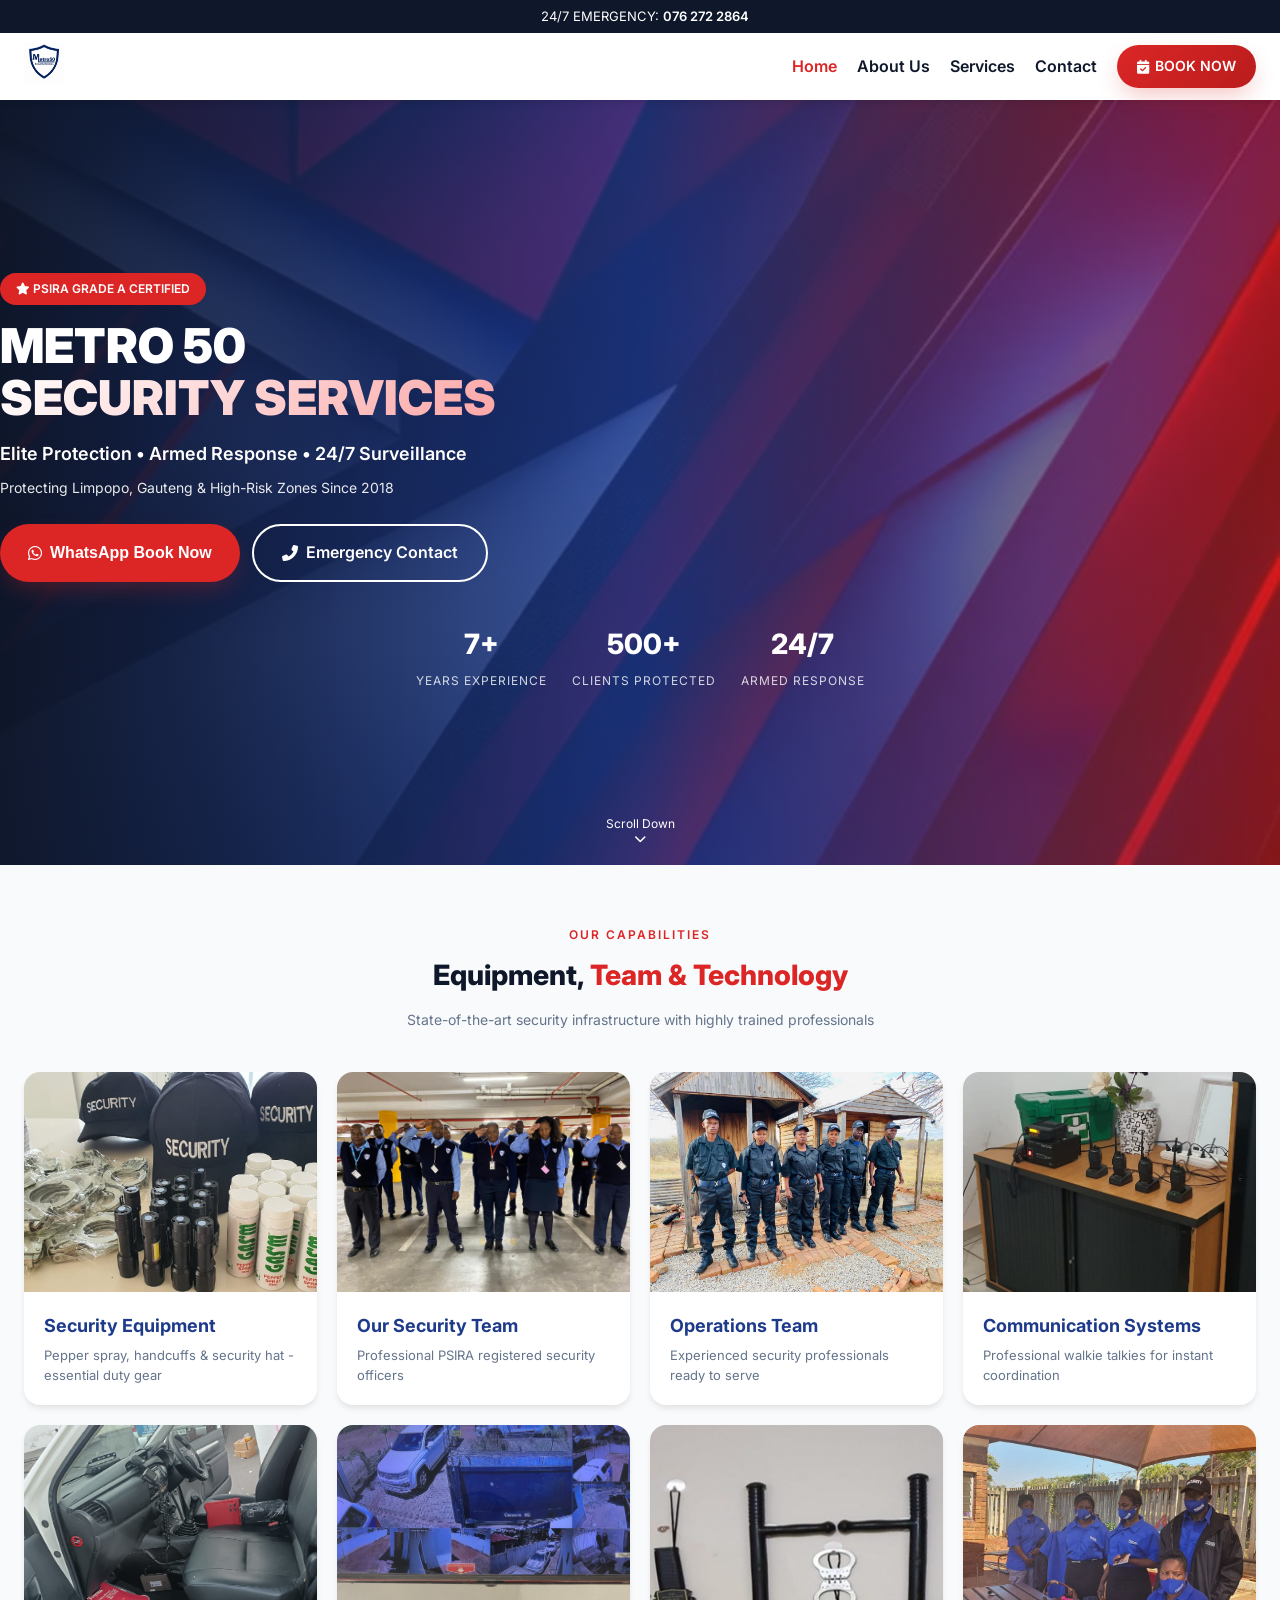
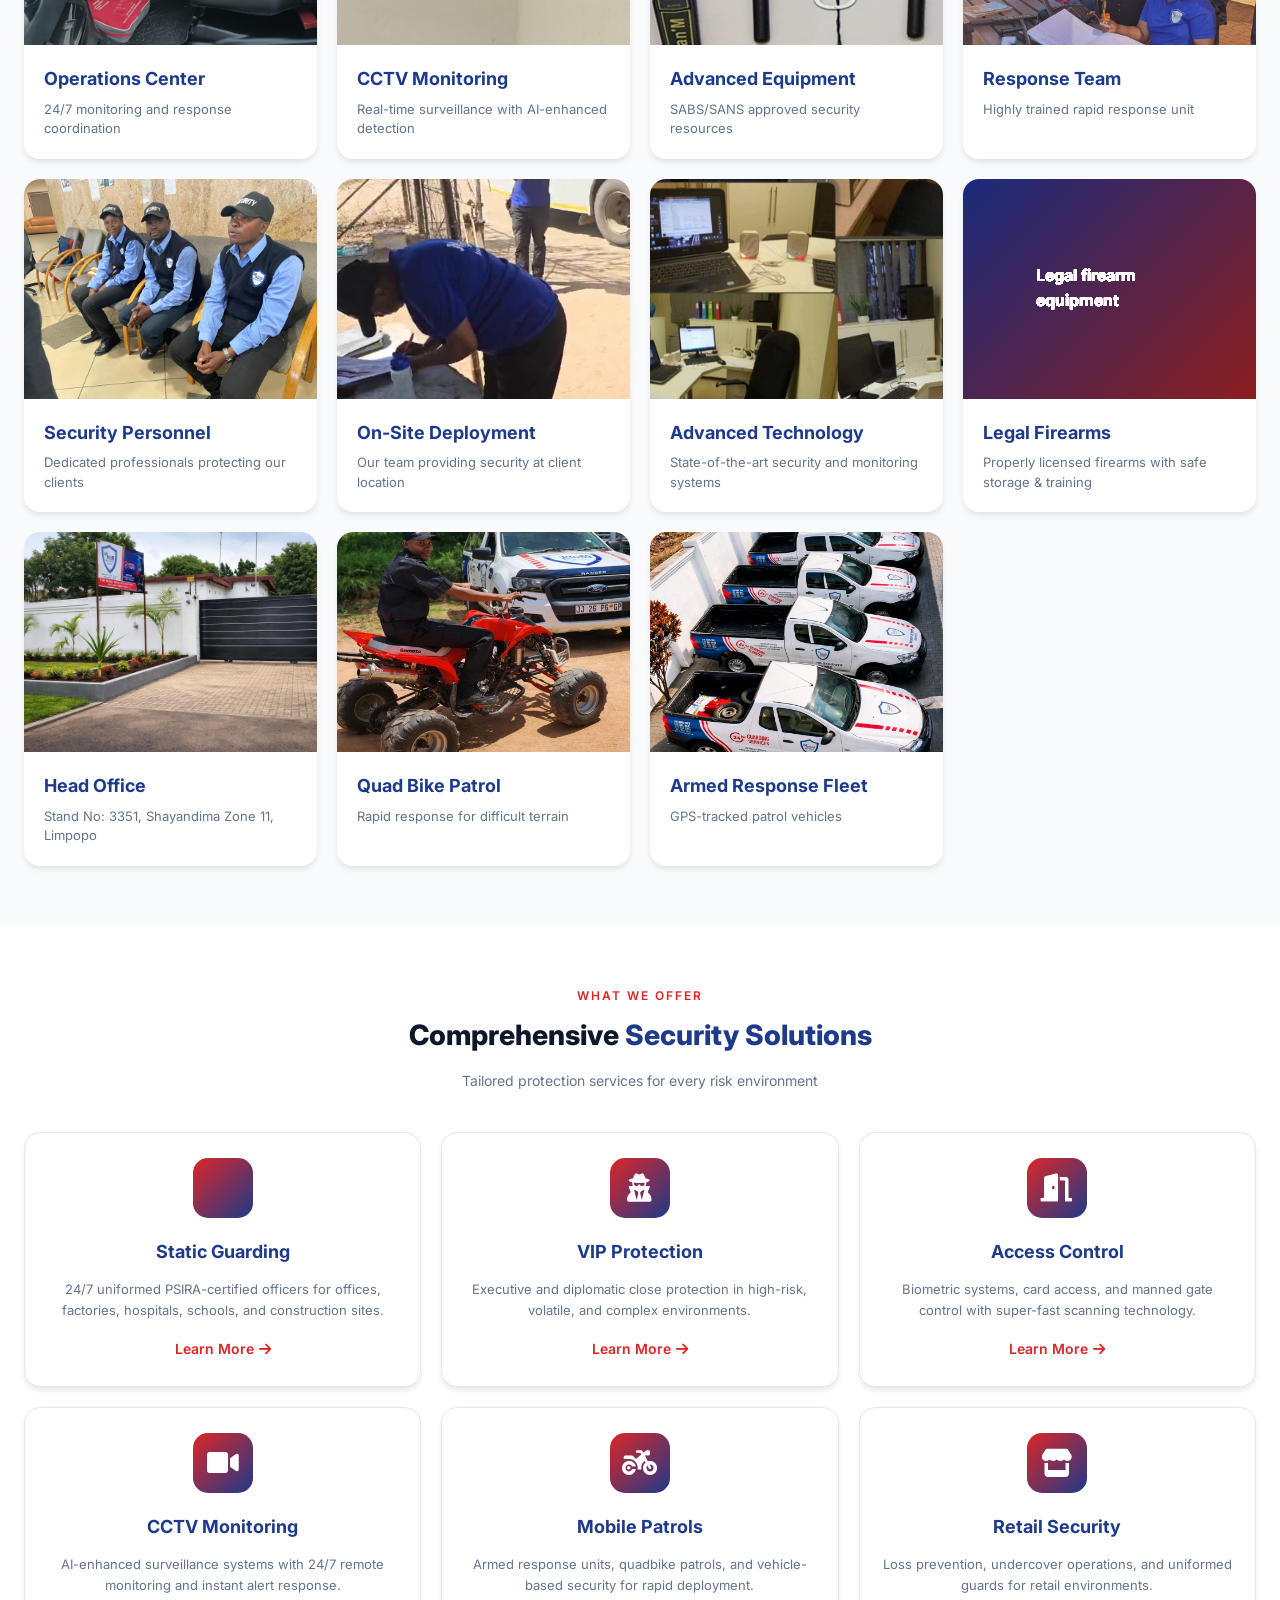
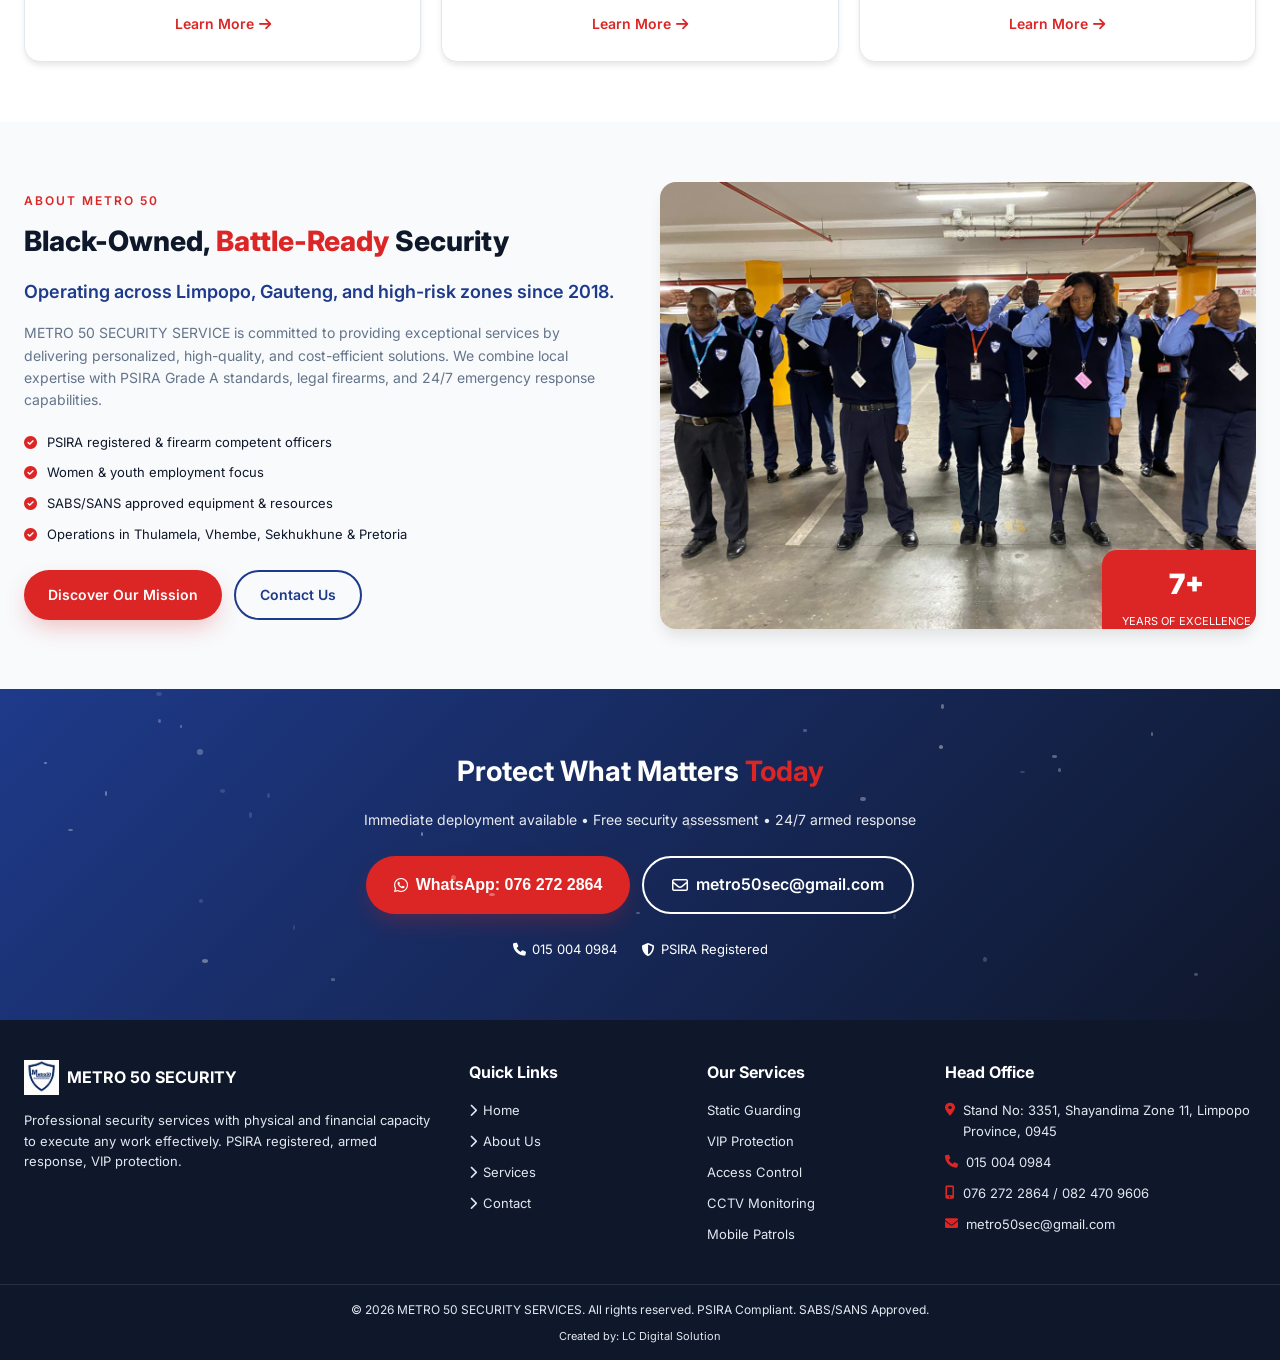
==== commit 4f262717: "Update index.html" ====
--- a/index.html
+++ b/index.html
@@ -2,18 +2,20 @@
 <html lang="en">
 <head>
     <meta charset="UTF-8">
-    <meta name="viewport" content="width=device-width, initial-scale=1.0, maximum-scale=5.0, user-scalable=yes">
+    <meta name="viewport" content="width=device-width, initial-scale=1.0, maximum-scale=1.0, user-scalable=yes, shrink-to-fit=no">
     
     <!-- SEO Meta Tags -->
     <title>METRO 50 SECURITY SERVICES | Professional Security Solutions South Africa</title>
     <meta name="description" content="METRO 50 SECURITY SERVICES provides professional security solutions including VIP protection, armed response, CCTV monitoring, access control, and mobile patrols across Limpopo, Gauteng, and South Africa.">
-    <meta name="keywords" content="security services, VIP protection, armed response, CCTV monitoring, access control, security company South Africa, Limpopo security, Gauteng security, PSIRA registered, Metro 50 Security">
+    <meta name="keywords" content="security services, VIP protection, armed response, CCTV monitoring, access control, security company South Africa, Limpopo security, Gauteng security, PSIRA registered, Metro 50 Security, Shayandima security">
     <meta name="author" content="METRO 50 SECURITY SERVICES">
     <meta name="robots" content="index, follow">
     <meta name="revisit-after" content="7 days">
     <meta name="language" content="English">
-    <meta name="geo.region" content="ZA">
-    <meta name="geo.placename" content="Limpopo, Gauteng, South Africa">
+    <meta name="geo.region" content="ZA-LP">
+    <meta name="geo.placename" content="Shayandima, Limpopo">
+    <meta name="geo.position" content="-22.9833;30.4833">
+    <meta name="ICBM" content="-22.9833, 30.4833">
     
     <!-- Open Graph / Facebook -->
     <meta property="og:type" content="website">
@@ -21,6 +23,7 @@
     <meta property="og:title" content="METRO 50 SECURITY SERVICES | Professional Security Solutions">
     <meta property="og:description" content="Professional security services including VIP protection, armed response, CCTV monitoring, and mobile patrols. PSIRA registered. Operating across South Africa.">
     <meta property="og:image" content="assets/images/logo.png">
+    <meta property="og:locale" content="en_ZA">
     
     <!-- Twitter -->
     <meta property="twitter:card" content="summary_large_image">
@@ -343,6 +346,21 @@
                     </div>
                 </div>
                 
+                <!-- NEW: Pic12 - Firearm -->
+                <div class="gallery-card" data-aos="fade-up" data-aos-delay="575">
+                    <div class="gallery-image" onclick="openLightbox(this)">
+                        <img src="assets/images/firearm.jpg" alt="Legal firearm equipment" loading="lazy" width="600" height="400" onerror="this.src='https://via.placeholder.com/600x400/8b0000/ffffff?text=LEGAL+FIREARM'">
+                        <div class="gallery-overlay">
+                            <i class="fas fa-search-plus" aria-hidden="true"></i>
+                            <span>Click to View</span>
+                        </div>
+                    </div>
+                    <div class="gallery-content">
+                        <h3>Legal Firearms</h3>
+                        <p>Properly licensed firearms with safe storage & training</p>
+                    </div>
+                </div>
+                
                 <!-- Additional: Head Office -->
                 <div class="gallery-card" data-aos="fade-up" data-aos-delay="600">
                     <div class="gallery-image" onclick="openLightbox(this)">
@@ -610,4 +628,4 @@
 <script src="https://cdnjs.cloudflare.com/ajax/libs/aos/2.3.4/aos.js"></script>
 <script src="js/main.js" defer></script>
 </body>
-</html>+</html>
--- a/css/style.css
+++ b/css/style.css
@@ -1,6 +1,6 @@
 /* ============================================
    METRO 50 SECURITY - MOBILE-FIRST STYLESHEET
-   Theme: Red & Blue | SEO Optimized | Responsive
+   NO HORIZONTAL SCROLL - FULLY RESPONSIVE
    ============================================ */
 
 :root {
@@ -24,45 +24,48 @@
     --transition: all 0.3s cubic-bezier(0.4, 0, 0.2, 1);
 }
 
-* { margin: 0; padding: 0; box-sizing: border-box; }
+/* Prevent horizontal scroll */
+html, body {
+    max-width: 100%;
+    overflow-x: hidden;
+}
+
+* { 
+    margin: 0; 
+    padding: 0; 
+    box-sizing: border-box; 
+}
+
 html { scroll-behavior: smooth; }
 
 body {
     font-family: 'Inter', -apple-system, BlinkMacSystemFont, sans-serif;
     color: var(--text-dark);
     line-height: 1.6;
-    overflow-x: hidden;
     background: #ffffff;
     font-size: 16px;
+    position: relative;
+    width: 100%;
 }
 
 .container {
     max-width: 1280px;
     margin: 0 auto;
     padding: 0 16px;
+    width: 100%;
+    box-sizing: border-box;
 }
 
 @media (min-width: 768px) {
     .container { padding: 0 24px; }
 }
-
-/* Skip to content link - Accessibility */
-.skip-to-content {
-    position: absolute;
-    top: -40px;
-    left: 0;
-    background: var(--primary-red);
-    color: white;
-    padding: 8px 16px;
-    z-index: 10001;
-    text-decoration: none;
-}
-.skip-to-content:focus { top: 0; }
 
 /* ===== PRELOADER ===== */
 .preloader {
     position: fixed;
     inset: 0;
+    width: 100%;
+    height: 100%;
     background: linear-gradient(135deg, var(--dark-bg) 0%, var(--primary-blue) 50%, var(--primary-red-dark) 100%);
     z-index: 10000;
     display: flex;
@@ -94,39 +97,36 @@
 .security-badge { color: rgba(255,255,255,0.7); font-size: 10px; letter-spacing: 1px; }
 .security-badge .dot { margin: 0 5px; }
 
-@media (min-width: 768px) {
-    .shield-loader { width: 100px; height: 100px; }
-    .shield-icon { font-size: 60px; }
-    .shield-pulse { width: 100px; height: 100px; }
-    @keyframes pulseRing {
-        0% { width: 100px; height: 100px; opacity: 1; }
-        100% { width: 200px; height: 200px; opacity: 0; }
-    }
-    .loader-logo-img { max-width: 200px; }
-    .progress-bar-container { width: 250px; }
-    .loading-status { font-size: 12px; }
-    .security-badge { font-size: 11px; }
-}
-
 /* ===== HEADER ===== */
-.header { position: sticky; top: 0; z-index: 999; background: white; box-shadow: var(--shadow-md); }
-.header-top { background: var(--dark-bg); padding: 6px 0; }
-.header-top-content { display: flex; justify-content: center; align-items: center; color: white; }
+.header { 
+    position: sticky; 
+    top: 0; 
+    z-index: 999; 
+    background: white; 
+    box-shadow: var(--shadow-md); 
+    width: 100%;
+}
+.header-top { background: var(--dark-bg); padding: 6px 0; width: 100%; }
+.header-top-content { 
+    display: flex; 
+    justify-content: center; 
+    align-items: center; 
+    color: white; 
+    width: 100%;
+}
 .emergency-contact { font-size: 13px; }
 .emergency-contact i { color: var(--primary-red); margin-right: 6px; }
 .emergency-contact a { color: white; text-decoration: none; font-weight: 600; }
-@media (min-width: 768px) {
-    .header-top { padding: 8px 0; }
-    .header-top-content { justify-content: space-between; }
-    .emergency-contact { font-size: 14px; }
-}
-
-.header-main { padding: 10px 0; background: white; }
-.navbar { display: flex; align-items: center; justify-content: space-between; flex-wrap: wrap; }
-.logo-img { height: 40px; width: auto; }
-.logo-text-fallback { display: flex; flex-direction: column; }
-.logo-text-primary { font-size: 20px; font-weight: 800; color: var(--primary-blue); }
-.logo-text-secondary { font-size: 10px; color: var(--primary-red); letter-spacing: 1px; }
+
+.header-main { padding: 10px 0; background: white; width: 100%; }
+.navbar { 
+    display: flex; 
+    align-items: center; 
+    justify-content: space-between; 
+    flex-wrap: wrap; 
+    width: 100%;
+}
+.logo-img { height: 40px; width: auto; max-width: 100%; }
 
 .nav-menu {
     display: none;
@@ -145,6 +145,7 @@
     padding: 20px;
     box-shadow: var(--shadow-lg);
     z-index: 998;
+    width: 100%;
 }
 .nav-link {
     text-decoration: none;
@@ -168,8 +169,8 @@
     gap: 6px;
     box-shadow: var(--shadow-red);
     font-size: 14px;
-}
-.btn-book-header:hover { transform: translateY(-2px); }
+    white-space: nowrap;
+}
 
 .hamburger {
     display: block;
@@ -179,25 +180,34 @@
     padding: 10px;
 }
 .bar { display: block; width: 24px; height: 3px; margin: 4px auto; background: var(--primary-blue); transition: var(--transition); }
-.hamburger.active .bar:nth-child(2) { opacity: 0; }
-.hamburger.active .bar:nth-child(1) { transform: translateY(7px) rotate(45deg); }
-.hamburger.active .bar:nth-child(3) { transform: translateY(-7px) rotate(-45deg); }
 
 @media (min-width: 1024px) {
-    .logo-img { height: 50px; }
     .nav-menu { display: flex; flex-direction: row; position: static; padding: 0; box-shadow: none; }
     .hamburger { display: none; }
-    .nav-link { padding: 0; }
-    .btn-book-header { padding: 12px 24px; font-size: 16px; }
 }
 
 /* ===== HERO SECTION ===== */
-.hero-section { position: relative; min-height: 85vh; overflow: hidden; }
-.hero-slide { position: relative; height: 100%; }
-.hero-image { position: absolute; inset: 0; }
+.hero-section { 
+    position: relative; 
+    min-height: 85vh; 
+    overflow: hidden; 
+    width: 100%;
+}
+.hero-slide { position: relative; height: 100%; width: 100%; }
+.hero-image { position: absolute; inset: 0; width: 100%; height: 100%; }
 .hero-image img { width: 100%; height: 100%; object-fit: cover; }
 .hero-overlay { position: absolute; inset: 0; background: linear-gradient(90deg, rgba(15,23,42,0.95) 0%, rgba(30,58,138,0.8) 50%, rgba(220,38,38,0.6) 100%); }
-.hero-content { position: relative; z-index: 5; min-height: 85vh; display: flex; flex-direction: column; justify-content: center; color: white; padding: 60px 0; }
+.hero-content { 
+    position: relative; 
+    z-index: 5; 
+    min-height: 85vh; 
+    display: flex; 
+    flex-direction: column; 
+    justify-content: center; 
+    color: white; 
+    padding: 60px 0; 
+    width: 100%;
+}
 .hero-badge { display: inline-block; background: var(--primary-red); padding: 6px 16px; border-radius: 50px; font-size: 12px; font-weight: 600; margin-bottom: 15px; width: fit-content; }
 .hero-title { font-size: 36px; font-weight: 900; line-height: 1.1; margin-bottom: 15px; }
 .gradient-text { background: linear-gradient(135deg, #ffffff 0%, #fca5a5 100%); -webkit-background-clip: text; -webkit-text-fill-color: transparent; background-clip: text; }
@@ -217,11 +227,10 @@
     border: none;
     cursor: pointer;
     font-size: 14px;
+    white-space: nowrap;
 }
 .btn-primary { background: var(--primary-red); color: white; box-shadow: var(--shadow-red); }
-.btn-primary:hover { background: var(--primary-red-dark); transform: translateY(-2px); }
 .btn-outline-light { background: transparent; border: 2px solid white; color: white; }
-.btn-outline-light:hover { background: white; color: var(--primary-blue); }
 .btn-large { padding: 14px 28px; font-size: 16px; }
 
 .hero-stats { display: flex; gap: 25px; flex-wrap: wrap; justify-content: center; }
@@ -231,29 +240,14 @@
 
 .hero-scroll { position: absolute; bottom: 20px; left: 50%; transform: translateX(-50%); z-index: 10; }
 .scroll-down { color: white; text-decoration: none; display: flex; flex-direction: column; align-items: center; font-size: 12px; animation: bounce 2s infinite; }
-@keyframes bounce { 0%, 20%, 50%, 80%, 100% { transform: translateY(0); } 40% { transform: translateY(-8px); } 60% { transform: translateY(-4px); } }
 
 @media (min-width: 768px) {
-    .hero-section { min-height: 90vh; }
-    .hero-content { min-height: 90vh; }
-    .hero-badge { font-size: 14px; padding: 8px 20px; }
+    .hero-buttons { flex-direction: row; }
     .hero-title { font-size: 48px; }
-    .hero-description { font-size: 22px; }
-    .hero-subtitle { font-size: 16px; }
-    .hero-buttons { flex-direction: row; }
-    .stat-number { font-size: 36px; }
-    .stat-label { font-size: 14px; }
-}
-
-@media (min-width: 1024px) {
-    .hero-title { font-size: 64px; }
-    .hero-description { font-size: 24px; }
-    .hero-subtitle { font-size: 18px; }
-    .hero-stats { gap: 50px; }
 }
 
 /* ===== GALLERY SECTION ===== */
-.gallery-section { padding: 60px 0; background: var(--light-bg); }
+.gallery-section { padding: 60px 0; background: var(--light-bg); width: 100%; }
 .section-header { text-align: center; margin-bottom: 40px; }
 .section-subtitle { color: var(--primary-red); font-weight: 600; text-transform: uppercase; letter-spacing: 2px; font-size: 12px; display: block; margin-bottom: 8px; }
 .section-title { font-size: 28px; font-weight: 800; margin-bottom: 12px; }
@@ -265,6 +259,7 @@
     display: grid;
     grid-template-columns: 1fr;
     gap: 20px;
+    width: 100%;
 }
 
 .gallery-card {
@@ -273,14 +268,15 @@
     overflow: hidden;
     box-shadow: var(--shadow-md);
     transition: var(--transition);
-}
-.gallery-card:hover { transform: translateY(-5px); box-shadow: var(--shadow-lg); }
+    width: 100%;
+}
 
 .gallery-image {
     position: relative;
     cursor: pointer;
     overflow: hidden;
     aspect-ratio: 4 / 3;
+    width: 100%;
 }
 .gallery-image img {
     width: 100%;
@@ -288,7 +284,6 @@
     object-fit: cover;
     transition: transform 0.5s ease;
 }
-.gallery-card:hover .gallery-image img { transform: scale(1.05); }
 
 .gallery-overlay {
     position: absolute;
@@ -314,18 +309,8 @@
 @media (min-width: 480px) {
     .gallery-grid { grid-template-columns: repeat(2, 1fr); }
 }
-@media (min-width: 768px) {
-    .gallery-section { padding: 80px 0; }
-    .section-header { margin-bottom: 50px; }
-    .section-subtitle { font-size: 14px; }
-    .section-title { font-size: 36px; }
-    .section-description { font-size: 16px; }
-    .gallery-content h3 { font-size: 20px; }
-    .gallery-content p { font-size: 14px; }
-}
 @media (min-width: 1024px) {
-    .gallery-grid { grid-template-columns: repeat(3, 1fr); gap: 25px; }
-    .section-title { font-size: 42px; }
+    .gallery-grid { grid-template-columns: repeat(3, 1fr); }
 }
 @media (min-width: 1280px) {
     .gallery-grid { grid-template-columns: repeat(4, 1fr); }
@@ -337,8 +322,9 @@
     position: fixed;
     z-index: 10001;
     inset: 0;
+    width: 100%;
+    height: 100%;
     background-color: rgba(0, 0, 0, 0.95);
-    animation: fadeIn 0.3s;
 }
 .lightbox-content {
     position: relative;
@@ -378,7 +364,6 @@
     background: none;
     border: none;
 }
-.lightbox-close:hover { color: var(--primary-red); }
 .lightbox-prev, .lightbox-next {
     position: absolute;
     top: 50%;
@@ -401,23 +386,14 @@
 }
 .lightbox-prev { left: 10px; }
 .lightbox-next { right: 10px; }
-.lightbox-prev:hover, .lightbox-next:hover { color: var(--primary-red); background: rgba(0,0,0,0.5); }
-@keyframes fadeIn { from { opacity: 0; } to { opacity: 1; } }
-
-@media (min-width: 768px) {
-    .lightbox-caption { font-size: 16px; bottom: -40px; }
-    .lightbox-close { top: 20px; right: 30px; font-size: 45px; }
-    .lightbox-prev, .lightbox-next { font-size: 36px; width: 50px; height: 50px; }
-    .lightbox-prev { left: 20px; }
-    .lightbox-next { right: 20px; }
-}
-
-/* ===== SERVICES OVERVIEW ===== */
-.services-overview-section { padding: 60px 0; }
+
+/* ===== SERVICES ===== */
+.services-overview-section { padding: 60px 0; width: 100%; }
 .services-grid {
     display: grid;
     grid-template-columns: 1fr;
     gap: 20px;
+    width: 100%;
 }
 .service-card-modern {
     background: white;
@@ -427,8 +403,8 @@
     transition: var(--transition);
     border: 1px solid var(--gray-200);
     text-align: center;
-}
-.service-card-modern:hover { box-shadow: var(--shadow-lg); border-color: var(--primary-red); }
+    width: 100%;
+}
 .service-icon-wrapper {
     width: 60px;
     height: 60px;
@@ -443,26 +419,17 @@
 .service-card-modern h3 { font-size: 18px; margin-bottom: 12px; color: var(--primary-blue); }
 .service-card-modern p { color: var(--text-muted); margin-bottom: 15px; font-size: 13px; }
 .service-link { color: var(--primary-red); text-decoration: none; font-weight: 600; display: inline-flex; align-items: center; gap: 5px; font-size: 14px; }
-.service-link:hover { gap: 8px; }
 
 @media (min-width: 480px) {
     .services-grid { grid-template-columns: repeat(2, 1fr); }
 }
-@media (min-width: 768px) {
-    .services-overview-section { padding: 80px 0; }
-    .service-card-modern { padding: 30px 25px; }
-    .service-icon-wrapper { width: 70px; height: 70px; }
-    .service-icon-wrapper i { font-size: 32px; }
-    .service-card-modern h3 { font-size: 20px; }
-    .service-card-modern p { font-size: 14px; }
-}
 @media (min-width: 1024px) {
     .services-grid { grid-template-columns: repeat(3, 1fr); }
 }
 
 /* ===== ABOUT PREVIEW ===== */
-.about-preview-section { padding: 60px 0; background: var(--light-bg); }
-.about-preview-grid { display: grid; grid-template-columns: 1fr; gap: 40px; }
+.about-preview-section { padding: 60px 0; background: var(--light-bg); width: 100%; }
+.about-preview-grid { display: grid; grid-template-columns: 1fr; gap: 40px; width: 100%; }
 .about-highlight { font-size: 18px; font-weight: 600; color: var(--primary-blue); margin: 15px 0; }
 .about-description { color: var(--text-muted); margin-bottom: 20px; font-size: 14px; }
 .about-features { list-style: none; margin-bottom: 25px; }
@@ -470,10 +437,9 @@
 .about-features i { color: var(--primary-red); }
 .about-buttons { display: flex; flex-direction: column; gap: 12px; }
 .btn-outline { background: transparent; border: 2px solid var(--primary-blue); color: var(--primary-blue); }
-.btn-outline:hover { background: var(--primary-blue); color: white; }
-
-.about-preview-image { position: relative; }
-.image-wrapper { position: relative; border-radius: var(--border-radius); overflow: hidden; box-shadow: var(--shadow-lg); }
+
+.about-preview-image { position: relative; width: 100%; }
+.image-wrapper { position: relative; border-radius: var(--border-radius); overflow: hidden; box-shadow: var(--shadow-lg); width: 100%; }
 .image-wrapper img { width: 100%; height: auto; display: block; }
 .experience-badge {
     position: absolute;
@@ -490,46 +456,38 @@
 .experience-badge .text { font-size: 11px; text-transform: uppercase; }
 
 @media (min-width: 768px) {
-    .about-preview-section { padding: 80px 0; }
-    .about-highlight { font-size: 20px; }
-    .about-description { font-size: 15px; }
-    .about-features li { font-size: 14px; }
     .about-buttons { flex-direction: row; }
-    .experience-badge { bottom: -20px; right: -20px; padding: 15px 25px; }
-    .experience-badge .years { font-size: 32px; }
-    .experience-badge .text { font-size: 12px; }
 }
 @media (min-width: 1024px) {
     .about-preview-grid { grid-template-columns: 1fr 1fr; align-items: center; }
 }
 
 /* ===== CTA SECTION ===== */
-.cta-section { padding: 60px 0; background: linear-gradient(135deg, var(--primary-blue) 0%, var(--dark-bg) 100%); position: relative; overflow: hidden; color: white; text-align: center; }
+.cta-section { 
+    padding: 60px 0; 
+    background: linear-gradient(135deg, var(--primary-blue) 0%, var(--dark-bg) 100%); 
+    position: relative; 
+    overflow: hidden; 
+    color: white; 
+    text-align: center; 
+    width: 100%;
+}
 .cta-content h2 { font-size: 28px; margin-bottom: 15px; }
 .cta-content p { font-size: 14px; margin-bottom: 25px; opacity: 0.9; }
 .cta-buttons-group { display: flex; flex-direction: column; gap: 12px; justify-content: center; margin-bottom: 25px; }
 .btn-email { background: transparent; border: 2px solid white; color: white; }
-.btn-email:hover { background: white; color: var(--primary-blue); }
 .cta-contact-info { display: flex; flex-direction: column; gap: 10px; justify-content: center; }
 .cta-contact-info span { display: flex; align-items: center; justify-content: center; gap: 6px; font-size: 13px; }
 
 @media (min-width: 768px) {
-    .cta-section { padding: 80px 0; }
-    .cta-content h2 { font-size: 36px; }
-    .cta-content p { font-size: 16px; }
     .cta-buttons-group { flex-direction: row; }
     .cta-contact-info { flex-direction: row; gap: 25px; }
-    .cta-contact-info span { font-size: 14px; }
-}
-@media (min-width: 1024px) {
-    .cta-content h2 { font-size: 48px; }
-    .cta-content p { font-size: 18px; }
 }
 
 /* ===== FOOTER ===== */
-.footer { background: var(--dark-bg); color: white; }
-.footer-top { padding: 40px 0 30px; }
-.footer-grid { display: grid; grid-template-columns: 1fr; gap: 30px; }
+.footer { background: var(--dark-bg); color: white; width: 100%; }
+.footer-top { padding: 40px 0 30px; width: 100%; }
+.footer-grid { display: grid; grid-template-columns: 1fr; gap: 30px; width: 100%; }
 .footer-logo { display: flex; align-items: center; gap: 8px; margin-bottom: 15px; }
 .footer-logo img { height: 35px; width: auto; }
 .footer-logo span { font-size: 16px; font-weight: 700; }
@@ -538,34 +496,21 @@
 .footer-col ul { list-style: none; }
 .footer-col ul li { margin-bottom: 10px; }
 .footer-col ul li a { color: var(--gray-200); text-decoration: none; transition: var(--transition); display: flex; align-items: center; gap: 6px; font-size: 13px; }
-.footer-col ul li a:hover { color: var(--primary-red); padding-left: 5px; }
 .contact-info li { display: flex; gap: 8px; color: var(--gray-200); font-size: 13px; margin-bottom: 8px; }
 .contact-info i { color: var(--primary-red); margin-top: 3px; }
-.footer-bottom { padding: 15px 0; border-top: 1px solid rgba(255,255,255,0.1); text-align: center; color: var(--gray-200); font-size: 12px; }
-.footer-bottom p { margin: 5px 0; }
+.footer-bottom { padding: 15px 0; border-top: 1px solid rgba(255,255,255,0.1); text-align: center; color: var(--gray-200); font-size: 12px; width: 100%; }
 .created-by { margin-top: 8px; font-size: 11px; }
-.created-by a { color: var(--primary-red-light); text-decoration: none; font-weight: 500; }
-.created-by a:hover { color: var(--primary-red); text-decoration: underline; }
+.created-by a { color: var(--primary-red-light); text-decoration: none; }
 
 @media (min-width: 480px) {
     .footer-grid { grid-template-columns: repeat(2, 1fr); }
 }
-@media (min-width: 768px) {
-    .footer-top { padding: 50px 0 40px; }
-    .footer-logo span { font-size: 18px; }
-    .footer-about p { font-size: 14px; }
-    .footer-col h4 { font-size: 18px; }
-    .footer-col ul li a { font-size: 14px; }
-    .contact-info li { font-size: 14px; }
-    .footer-bottom { font-size: 13px; }
-    .created-by { font-size: 12px; }
-}
 @media (min-width: 1024px) {
     .footer-grid { grid-template-columns: 2fr 1fr 1fr 1.5fr; }
 }
 
 /* ===== MODAL ===== */
-.modal { position: fixed; inset: 0; z-index: 10001; display: none; align-items: center; justify-content: center; }
+.modal { position: fixed; inset: 0; z-index: 10001; display: none; align-items: center; justify-content: center; width: 100%; height: 100%; }
 .modal-overlay { position: absolute; inset: 0; background: rgba(0,0,0,0.7); backdrop-filter: blur(3px); }
 .modal-container {
     position: relative;
@@ -596,105 +541,24 @@
     border: 2px solid transparent;
 }
 .whatsapp-option { background: #e7f7e7; border-color: #25D366; }
-.whatsapp-option:hover { background: #d4f0d4; }
 .email-option { background: var(--gray-100); border-color: var(--primary-blue); }
-.email-option:hover { background: var(--gray-200); }
 .option-icon { width: 45px; height: 45px; border-radius: 12px; display: flex; align-items: center; justify-content: center; font-size: 20px; }
 .whatsapp-option .option-icon { background: #25D366; color: white; }
 .email-option .option-icon { background: var(--primary-blue); color: white; }
 .option-content h4 { font-size: 15px; color: var(--text-dark); margin-bottom: 3px; }
 .option-content p { color: var(--text-muted); font-size: 11px; }
 .option-content span { font-weight: 600; color: var(--primary-blue); font-size: 13px; }
-.modal-footer-note { margin-top: 15px; text-align: center; color: var(--text-muted); font-size: 12px; display: flex; align-items: center; justify-content: center; gap: 6px; }
-
-@media (min-width: 768px) {
-    .modal-container { max-width: 450px; border-radius: var(--border-radius-lg); }
-    .modal-header { padding: 18px 25px; }
-    .modal-header h3 { font-size: 18px; }
-    .modal-body { padding: 25px; }
-    .modal-intro { font-size: 14px; }
-    .option-icon { width: 50px; height: 50px; font-size: 24px; }
-    .option-content h4 { font-size: 16px; }
-    .option-content p { font-size: 12px; }
-    .option-content span { font-size: 14px; }
-    .modal-footer-note { font-size: 13px; }
-}
-
-/* ===== PAGE BANNER (About/Services/Contact) ===== */
-.page-banner { position: relative; height: 200px; background: linear-gradient(135deg, var(--primary-blue) 0%, var(--primary-red-dark) 100%); display: flex; align-items: center; }
+.modal-footer-note { margin-top: 15px; text-align: center; color: var(--text-muted); font-size: 12px; }
+
+/* ===== PAGE BANNER ===== */
+.page-banner { position: relative; height: 200px; background: linear-gradient(135deg, var(--primary-blue) 0%, var(--primary-red-dark) 100%); display: flex; align-items: center; width: 100%; }
 .banner-overlay { position: absolute; inset: 0; background: rgba(0,0,0,0.3); }
-.banner-content { position: relative; z-index: 5; color: white; text-align: center; }
+.banner-content { position: relative; z-index: 5; color: white; text-align: center; width: 100%; }
 .banner-content h1 { font-size: 32px; margin-bottom: 10px; }
-.breadcrumb { display: flex; align-items: center; justify-content: center; gap: 8px; font-size: 13px; }
-.breadcrumb a { color: white; text-decoration: none; opacity: 0.8; }
-.breadcrumb i { font-size: 10px; opacity: 0.6; }
-
-@media (min-width: 768px) {
-    .page-banner { height: 250px; }
-    .banner-content h1 { font-size: 40px; }
-    .breadcrumb { font-size: 14px; }
-}
-@media (min-width: 1024px) {
-    .page-banner { height: 300px; }
-    .banner-content h1 { font-size: 48px; }
-}
-
-/* ===== ABOUT PAGE ===== */
-.about-page-section { padding: 50px 0; }
-.about-block { margin-bottom: 30px; background: white; border-radius: var(--border-radius); padding: 25px; box-shadow: var(--shadow-md); }
-.about-block-header { display: flex; align-items: center; gap: 12px; margin-bottom: 20px; }
-.block-icon { width: 45px; height: 45px; background: linear-gradient(135deg, var(--primary-red) 0%, var(--primary-blue) 100%); border-radius: 12px; display: flex; align-items: center; justify-content: center; color: white; font-size: 20px; }
-.about-block h2 { font-size: 22px; color: var(--primary-blue); }
-.lead-text { font-size: 15px; font-weight: 500; color: var(--primary-red); margin-bottom: 15px; }
-.about-block-content p { margin-bottom: 15px; font-size: 14px; }
-.pvm-grid { display: grid; grid-template-columns: 1fr; gap: 20px; margin-top: 30px; }
-.pvm-card { background: white; padding: 25px; border-radius: var(--border-radius); box-shadow: var(--shadow-md); text-align: center; }
-.pvm-icon { width: 60px; height: 60px; margin: 0 auto 15px; background: var(--primary-blue); border-radius: 50%; display: flex; align-items: center; justify-content: center; color: white; font-size: 26px; }
-.pvm-card h3 { font-size: 18px; margin-bottom: 12px; color: var(--primary-red); }
-.pvm-card p { font-size: 13px; }
-
-@media (min-width: 768px) {
-    .about-page-section { padding: 60px 0; }
-    .about-block { padding: 30px; }
-    .about-block h2 { font-size: 24px; }
-    .lead-text { font-size: 16px; }
-    .about-block-content p { font-size: 15px; }
-    .pvm-grid { grid-template-columns: repeat(3, 1fr); }
-}
-
-/* ===== SERVICES PAGE ===== */
-.services-detailed-section { padding: 50px 0; }
-.services-detailed-grid { display: grid; grid-template-columns: 1fr; gap: 20px; }
-.service-detail-card { background: white; padding: 25px; border-radius: var(--border-radius); box-shadow: var(--shadow-md); border-top: 4px solid var(--primary-red); }
-.service-detail-icon { font-size: 32px; color: var(--primary-blue); margin-bottom: 15px; }
-.service-detail-card h3 { font-size: 20px; margin-bottom: 8px; }
-.service-highlight { color: var(--primary-red); font-weight: 600; margin-bottom: 12px; font-size: 14px; }
-.service-detail-card p { font-size: 13px; margin-bottom: 15px; }
-.service-features { list-style: none; }
-.service-features li { margin-bottom: 6px; display: flex; align-items: center; gap: 8px; font-size: 13px; }
-.service-features i { color: var(--primary-blue); }
-
-.equipment-section { padding: 50px 0; background: var(--light-bg); }
-.equipment-grid { display: grid; grid-template-columns: repeat(2, 1fr); gap: 15px; }
-.equipment-item { text-align: center; padding: 20px; background: white; border-radius: var(--border-radius); box-shadow: var(--shadow-sm); }
-.equipment-item i { font-size: 28px; color: var(--primary-red); margin-bottom: 10px; }
-.equipment-item h4 { font-size: 15px; margin-bottom: 5px; }
-.equipment-item p { font-size: 11px; color: var(--text-muted); }
-
-@media (min-width: 768px) {
-    .services-detailed-section { padding: 60px 0; }
-    .services-detailed-grid { grid-template-columns: repeat(2, 1fr); }
-    .service-detail-card { padding: 30px; }
-    .equipment-grid { grid-template-columns: repeat(3, 1fr); }
-}
-@media (min-width: 1024px) {
-    .services-detailed-grid { grid-template-columns: repeat(3, 1fr); }
-    .equipment-grid { grid-template-columns: repeat(6, 1fr); }
-}
 
 /* ===== CONTACT PAGE ===== */
-.contact-page-section { padding: 50px 0; }
-.contact-grid { display: grid; grid-template-columns: 1fr; gap: 30px; }
+.contact-page-section { padding: 50px 0; width: 100%; }
+.contact-grid { display: grid; grid-template-columns: 1fr; gap: 30px; width: 100%; }
 .contact-info-side h2 { font-size: 24px; margin-bottom: 20px; color: var(--primary-blue); }
 .contact-cards { display: grid; gap: 15px; margin-bottom: 25px; }
 .contact-card { background: white; padding: 20px; border-radius: var(--border-radius); box-shadow: var(--shadow-md); }
@@ -704,22 +568,27 @@
 .address-section { background: var(--light-bg); padding: 20px; border-radius: var(--border-radius); }
 .address-section h3 { display: flex; align-items: center; gap: 8px; margin-bottom: 15px; color: var(--primary-blue); font-size: 16px; }
 .address-section ul { list-style: none; }
-.address-section li { margin-bottom: 8px; padding-bottom: 8px; border-bottom: 1px solid var(--gray-200); font-size: 13px; }
-.map-container { border-radius: var(--border-radius); overflow: hidden; box-shadow: var(--shadow-md); }
+.address-section li { margin-bottom: 8px; padding-bottom: 8px; border-bottom: 1px solid var(--gray-200); font-size: 13px; word-break: break-word; }
+.map-container { border-radius: var(--border-radius); overflow: hidden; box-shadow: var(--shadow-md); width: 100%; }
+.map-container iframe { width: 100%; height: 300px; }
 .map-caption { margin-top: 10px; display: flex; align-items: center; gap: 6px; color: var(--text-muted); font-size: 12px; }
-.contact-cta { padding: 50px 0; background: linear-gradient(135deg, var(--primary-blue) 0%, var(--primary-red-dark) 100%); }
+.contact-cta { padding: 50px 0; background: linear-gradient(135deg, var(--primary-blue) 0%, var(--primary-red-dark) 100%); width: 100%; }
 .cta-box { text-align: center; color: white; }
 .cta-box h3 { font-size: 24px; margin-bottom: 20px; }
 .cta-actions { display: flex; flex-direction: column; gap: 12px; justify-content: center; }
 
 @media (min-width: 768px) {
-    .contact-page-section { padding: 60px 0; }
     .contact-grid { grid-template-columns: 1fr 1fr; }
-    .contact-info-side h2 { font-size: 28px; }
-    .cta-box h3 { font-size: 28px; }
     .cta-actions { flex-direction: row; }
-}
-@media (min-width: 1024px) {
-    .contact-info-side h2 { font-size: 32px; }
-    .cta-box h3 { font-size: 32px; }
-}+    .map-container iframe { height: 400px; }
+}
+
+/* Fix for all elements to prevent overflow */
+img, video, iframe, embed, object {
+    max-width: 100%;
+    height: auto;
+}
+
+section, div, header, footer, main, nav {
+    max-width: 100%;
+}
